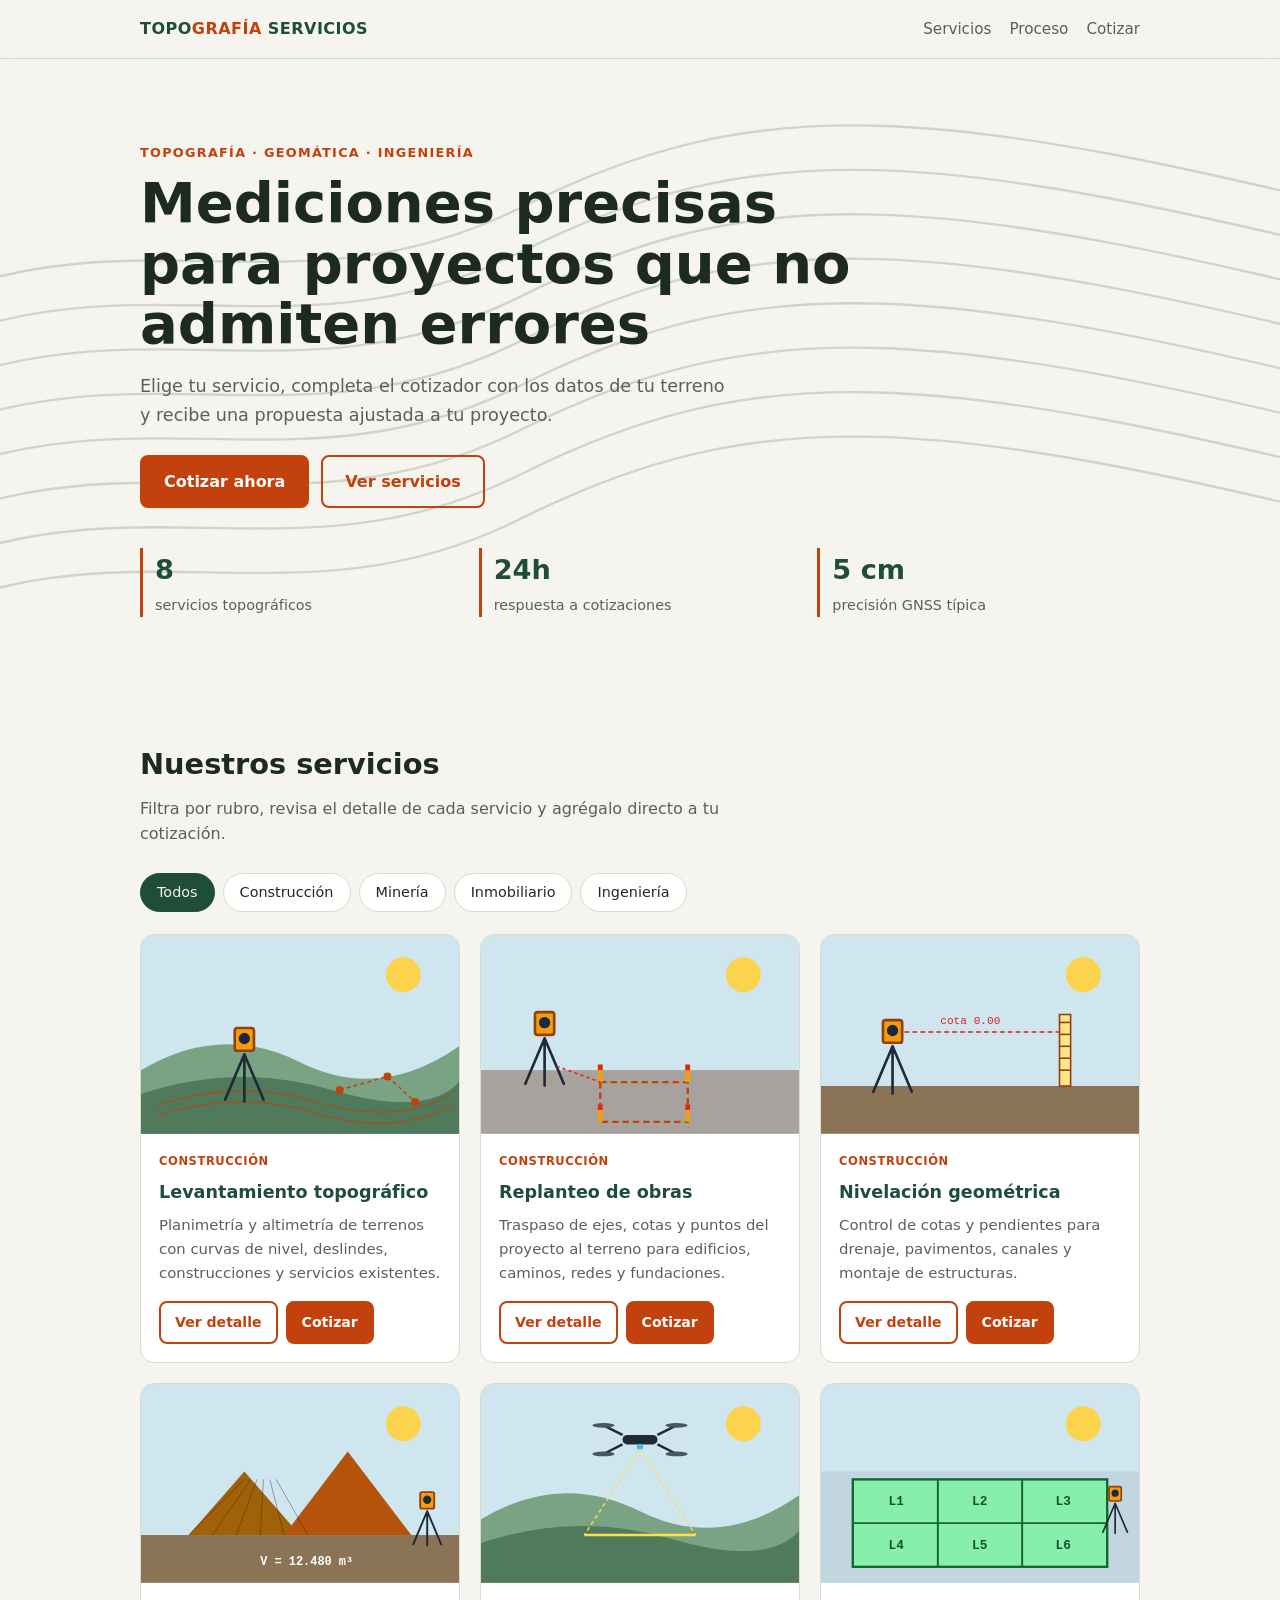
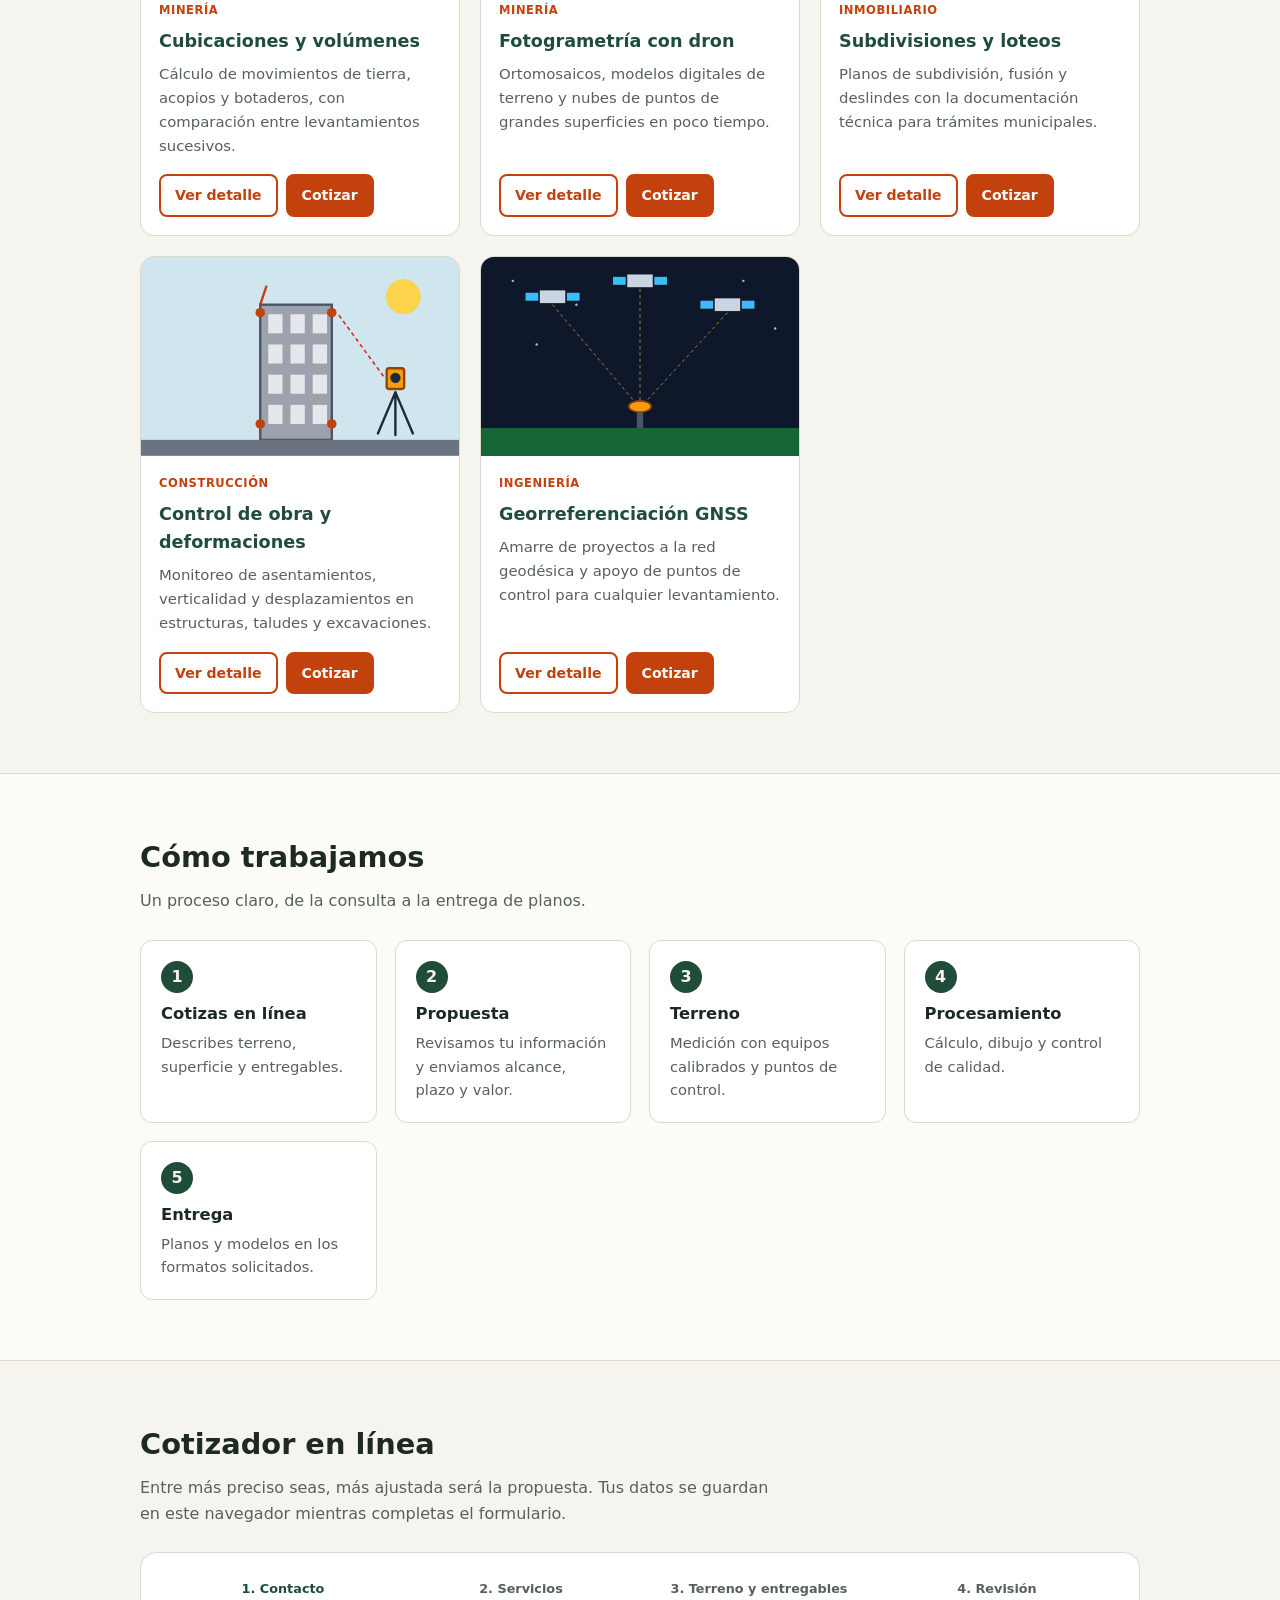
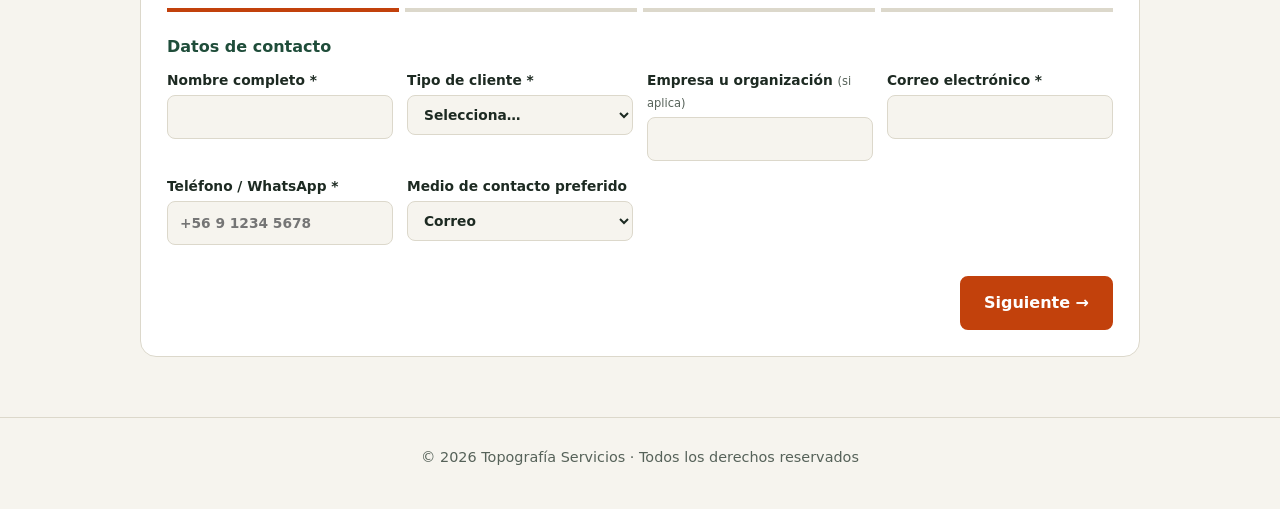
==== index.html @ f58d78e4 "Update print statement from 'Hello' to 'Goodbye'" ====
<!doctype html>
<html lang="es">
<head>
<meta charset="utf-8">
<meta name="viewport" content="width=device-width, initial-scale=1">
<title>Servicios Topográficos | Cotiza en línea</title>
<meta name="description" content="Servicios topográficos: levantamientos, replanteo, nivelación, cubicaciones, dron y más. Cotiza en línea con información precisa.">
<style>
  :root {
    --bg:#f6f4ee; --panel:#fff; --text:#1d2a22; --muted:#566259; --accent:#c2410c; --green:#1f4d3a;
    --line:#dcd8cb; --contour:#cfd6c6; --ok:#15803d; --err:#b91c1c;
  }
  @media (prefers-color-scheme: dark) {
    :root { --bg:#121a15; --panel:#1a251e; --text:#e8ece6; --muted:#9aa89e; --accent:#fb923c; --green:#86c3a3; --line:#2a3a30; --contour:#25352b; --ok:#4ade80; --err:#f87171; }
  }
  *{box-sizing:border-box} html{scroll-behavior:smooth}
  body{margin:0;background:var(--bg);color:var(--text);font-family:system-ui,-apple-system,"Segoe UI",Roboto,sans-serif;line-height:1.6}
  .wrap{max-width:1040px;margin:0 auto;padding:0 20px}
  header.nav{position:sticky;top:0;z-index:20;background:color-mix(in srgb,var(--bg) 92%,transparent);backdrop-filter:blur(8px);border-bottom:1px solid var(--line)}
  header.nav .wrap{display:flex;justify-content:space-between;align-items:center;height:58px}
  .logo{font-weight:800;letter-spacing:.03em;color:var(--green)} .logo span{color:var(--accent)}
  nav a{color:var(--muted);text-decoration:none;margin-left:18px;font-size:.95rem} nav a:hover{color:var(--accent)}
  .hero{position:relative;overflow:hidden;padding:84px 0 64px}
  .hero svg.bg{position:absolute;inset:0;width:100%;height:100%;z-index:0}
  .hero .wrap{position:relative;z-index:1}
  .tag{color:var(--accent);font-weight:700;letter-spacing:.1em;text-transform:uppercase;font-size:.8rem}
  h1{font-size:clamp(2.1rem,6vw,3.5rem);line-height:1.08;margin:10px 0 16px;max-width:760px}
  .hero p{color:var(--muted);font-size:1.1rem;max-width:600px}
  .btns{margin-top:26px;display:flex;gap:12px;flex-wrap:wrap}
  .btn{display:inline-block;padding:12px 22px;border-radius:8px;text-decoration:none;font-weight:700;border:2px solid var(--accent);cursor:pointer;font:inherit;font-weight:700}
  .btn.primary{background:var(--accent);color:#fff} .btn.ghost{color:var(--accent);background:transparent}
  .btn[disabled]{opacity:.5;cursor:not-allowed}
  .counters{display:grid;grid-template-columns:repeat(auto-fit,minmax(140px,1fr));gap:16px;margin-top:40px}
  .counter{border-left:3px solid var(--accent);padding-left:12px}
  .counter b{display:block;font-size:1.7rem;color:var(--green)} .counter span{color:var(--muted);font-size:.9rem}
  section{padding:60px 0} section.alt{background:color-mix(in srgb,var(--panel) 60%,var(--bg));border-block:1px solid var(--line)}
  h2{font-size:1.8rem;margin:0 0 8px} .sub{color:var(--muted);margin:0 0 26px;max-width:640px}
  .filters{display:flex;gap:8px;flex-wrap:wrap;margin-bottom:22px}
  .chip{border:1px solid var(--line);background:var(--panel);color:var(--text);border-radius:999px;padding:7px 16px;cursor:pointer;font:inherit;font-size:.9rem}
  .chip.on{background:var(--green);color:var(--bg);border-color:var(--green)}
  .grid{display:grid;gap:20px;grid-template-columns:repeat(auto-fill,minmax(290px,1fr))}
  .card{background:var(--panel);border:1px solid var(--line);border-radius:14px;overflow:hidden;display:flex;flex-direction:column;transition:transform .2s,box-shadow .2s}
  .card:hover{transform:translateY(-4px);box-shadow:0 10px 24px rgba(0,0,0,.12)}
  .card .img{aspect-ratio:16/10;background:var(--contour);cursor:pointer} .card .img svg{width:100%;height:100%;display:block}
  .card .body{padding:18px;display:flex;flex-direction:column;gap:8px;flex:1}
  .card h3{margin:0;font-size:1.1rem;color:var(--green)} .card p{margin:0;color:var(--muted);font-size:.93rem}
  .card .row{display:flex;gap:8px;margin-top:auto;padding-top:8px}
  .card .row .btn{padding:8px 14px;font-size:.88rem}
  .tagpill{display:inline-block;font-size:.72rem;font-weight:700;letter-spacing:.05em;text-transform:uppercase;color:var(--accent)}
  .steps{display:grid;gap:18px;grid-template-columns:repeat(auto-fit,minmax(190px,1fr));counter-reset:s}
  .step{counter-increment:s;background:var(--panel);border:1px solid var(--line);border-radius:12px;padding:20px}
  .step::before{content:counter(s);display:inline-grid;place-items:center;width:32px;height:32px;border-radius:50%;background:var(--green);color:var(--bg);font-weight:800;margin-bottom:8px}
  .step h3{margin:0 0 4px;font-size:1.02rem} .step p{margin:0;color:var(--muted);font-size:.92rem}
  /* Modal */
  dialog{border:0;border-radius:16px;padding:0;max-width:640px;width:calc(100% - 32px);background:var(--panel);color:var(--text);box-shadow:0 20px 60px rgba(0,0,0,.4)}
  dialog::backdrop{background:rgba(0,0,0,.55)}
  dialog .img{aspect-ratio:16/8;background:var(--contour)} dialog .img svg{width:100%;height:100%;display:block}
  dialog .in{padding:22px} dialog h3{margin:0 0 8px;color:var(--green);font-size:1.4rem}
  dialog ul{padding-left:18px;color:var(--muted)} .x{position:absolute;right:12px;top:10px;background:rgba(0,0,0,.5);color:#fff;border:0;border-radius:50%;width:34px;height:34px;cursor:pointer;font-size:1.1rem}
  /* Cotizador */
  .quote{background:var(--panel);border:1px solid var(--line);border-radius:16px;padding:26px}
  .progress{display:flex;gap:6px;margin-bottom:22px}
  .progress div{flex:1;text-align:center;font-size:.8rem;font-weight:700;color:var(--muted);padding-bottom:8px;border-bottom:4px solid var(--line)}
  .progress div.on{color:var(--green);border-color:var(--accent)}
  .progress div.done{border-color:var(--green)}
  .pane{display:none} .pane.on{display:block}
  fieldset{border:0;padding:0;margin:0 0 18px} legend{font-weight:800;color:var(--green);margin-bottom:10px;padding:0}
  .f2{display:grid;gap:14px;grid-template-columns:repeat(auto-fit,minmax(220px,1fr))}
  label{display:block;font-size:.86rem;font-weight:600}
  label small{font-weight:400;color:var(--muted)}
  input,select,textarea{width:100%;padding:10px 12px;border:1px solid var(--line);border-radius:8px;background:var(--bg);color:var(--text);font:inherit;margin-top:4px}
  input:focus,select:focus,textarea:focus{outline:2px solid var(--accent);outline-offset:1px}
  input.bad,select.bad{border-color:var(--err)}
  .err{color:var(--err);font-size:.8rem;min-height:1em;display:block;font-weight:500}
  textarea{min-height:90px;resize:vertical}
  .pick{display:grid;gap:10px;grid-template-columns:repeat(auto-fit,minmax(220px,1fr))}
  .pick label{display:flex;gap:10px;align-items:center;border:1px solid var(--line);border-radius:10px;padding:10px 12px;cursor:pointer;background:var(--bg)}
  .pick label:has(input:checked){border-color:var(--accent);background:color-mix(in srgb,var(--accent) 10%,var(--bg))}
  .pick input{width:auto;margin:0}
  .pick .mini{width:54px;height:36px;border-radius:6px;overflow:hidden;flex:none} .pick .mini svg{width:100%;height:100%;display:block}
  .cond{border:1px dashed var(--accent);border-radius:12px;padding:14px;margin-bottom:14px}
  .cond h4{margin:0 0 10px;color:var(--accent);font-size:.95rem}
  .nav-btns{display:flex;justify-content:space-between;gap:10px;margin-top:10px;flex-wrap:wrap}
  .summary{background:var(--bg);border:1px solid var(--line);border-radius:12px;padding:16px;font-size:.92rem;white-space:pre-wrap;font-family:ui-monospace,Menlo,Consolas,monospace;max-height:380px;overflow:auto}
  .est{margin-top:14px;border-left:4px solid var(--green);padding:10px 14px;background:color-mix(in srgb,var(--green) 10%,var(--bg));border-radius:8px;font-size:.92rem}
  .ok{color:var(--ok);font-weight:700}
  .toast{position:fixed;bottom:20px;left:50%;transform:translateX(-50%);background:var(--green);color:var(--bg);padding:10px 18px;border-radius:10px;font-weight:700;opacity:0;pointer-events:none;transition:.3s;z-index:50}
  .toast.on{opacity:1}
  footer{border-top:1px solid var(--line);padding:28px 0 40px;color:var(--muted);font-size:.9rem;text-align:center}
  .hint{font-size:.82rem;color:var(--muted)}
</style>
</head>
<body>

<header class="nav">
  <div class="wrap">
    <div class="logo">TOPO<span>GRAFÍA</span> SERVICIOS</div>
    <nav><a href="#servicios">Servicios</a><a href="#proceso">Proceso</a><a href="#cotizar">Cotizar</a></nav>
  </div>
</header>

<div class="hero">
  <svg class="bg" viewBox="0 0 1000 420" preserveAspectRatio="xMidYMid slice" aria-hidden="true" fill="none" stroke="var(--contour)" stroke-width="1.6">
    <path d="M-20 330C150 240 260 330 420 250S700 180 1020 260"/><path d="M-20 300C150 210 260 300 420 220S700 150 1020 230"/>
    <path d="M-20 270C150 180 260 270 420 190S700 120 1020 200"/><path d="M-20 240C150 150 260 240 420 160S700 90 1020 170"/>
    <path d="M-20 210C150 120 260 210 420 130S700 60 1020 140"/><path d="M-20 180C150 90 260 180 420 100S700 30 1020 110"/>
    <path d="M-20 360C150 270 260 360 420 280S700 210 1020 290"/><path d="M-20 390C150 300 260 390 420 310S700 240 1020 320"/>
  </svg>
  <div class="wrap">
    <div class="tag">Topografía · Geomática · Ingeniería</div>
    <h1>Mediciones precisas para proyectos que no admiten errores</h1>
    <p>Elige tu servicio, completa el cotizador con los datos de tu terreno y recibe una propuesta ajustada a tu proyecto.</p>
    <div class="btns"><a class="btn primary" href="#cotizar">Cotizar ahora</a><a class="btn ghost" href="#servicios">Ver servicios</a></div>
    <div class="counters">
      <div class="counter"><b data-n="8">0</b><span>servicios topográficos</span></div>
      <div class="counter"><b data-n="24" data-s="h">0</b><span>respuesta a cotizaciones</span></div>
      <div class="counter"><b data-n="5" data-s=" cm">0</b><span>precisión GNSS típica</span></div>
    </div>
  </div>
</div>

<section id="servicios">
  <div class="wrap">
    <h2>Nuestros servicios</h2>
    <p class="sub">Filtra por rubro, revisa el detalle de cada servicio y agrégalo directo a tu cotización.</p>
    <div class="filters" id="filters"></div>
    <div class="grid" id="grid"></div>
  </div>
</section>

<section id="proceso" class="alt">
  <div class="wrap">
    <h2>Cómo trabajamos</h2>
    <p class="sub">Un proceso claro, de la consulta a la entrega de planos.</p>
    <div class="steps">
      <div class="step"><h3>Cotizas en línea</h3><p>Describes terreno, superficie y entregables.</p></div>
      <div class="step"><h3>Propuesta</h3><p>Revisamos tu información y enviamos alcance, plazo y valor.</p></div>
      <div class="step"><h3>Terreno</h3><p>Medición con equipos calibrados y puntos de control.</p></div>
      <div class="step"><h3>Procesamiento</h3><p>Cálculo, dibujo y control de calidad.</p></div>
      <div class="step"><h3>Entrega</h3><p>Planos y modelos en los formatos solicitados.</p></div>
    </div>
  </div>
</section>

<section id="cotizar">
  <div class="wrap">
    <h2>Cotizador en línea</h2>
    <p class="sub">Entre más preciso seas, más ajustada será la propuesta. Tus datos se guardan en este navegador mientras completas el formulario.</p>
    <div class="quote">
      <div class="progress" id="progress"><div>1. Contacto</div><div>2. Servicios</div><div>3. Terreno y entregables</div><div>4. Revisión</div></div>

      <form id="form" novalidate>
        <div class="pane" data-p="0">
          <fieldset><legend>Datos de contacto</legend>
            <div class="f2">
              <label>Nombre completo *<input name="nombre" autocomplete="name" required><span class="err"></span></label>
              <label>Tipo de cliente *
                <select name="tipo" required><option value="">Selecciona…</option><option>Particular</option><option>Empresa</option><option>Constructora / Inmobiliaria</option><option>Minería / Energía</option><option>Institución pública</option></select><span class="err"></span></label>
              <label>Empresa u organización <small>(si aplica)</small><input name="empresa" autocomplete="organization"></label>
              <label>Correo electrónico *<input name="email" type="email" autocomplete="email" required><span class="err"></span></label>
              <label>Teléfono / WhatsApp *<input name="tel" type="tel" autocomplete="tel" placeholder="+56 9 1234 5678" required><span class="err"></span></label>
              <label>Medio de contacto preferido
                <select name="medio"><option>Correo</option><option>WhatsApp</option><option>Llamada</option></select></label>
            </div>
          </fieldset>
        </div>

        <div class="pane" data-p="1">
          <fieldset><legend>¿Qué servicios necesitas? *</legend>
            <div class="pick" id="pick"></div><span class="err" id="errSvc"></span>
          </fieldset>
        </div>

        <div class="pane" data-p="2">
          <fieldset><legend>Ubicación y terreno</legend>
            <div class="f2">
              <label>Región *<select name="region" required></select><span class="err"></span></label>
              <label>Comuna *<input name="comuna" required><span class="err"></span></label>
              <label>Dirección o sector *<input name="direccion" placeholder="Calle, ruta km, fundo, rol de avalúo…" required><span class="err"></span></label>
              <label>Coordenadas <small>(opcional)</small><input name="coord" placeholder="-34.1700, -70.7400"></label>
              <label>Superficie aproximada *<input name="sup" type="number" min="0" step="any" required><span class="err"></span></label>
              <label>Unidad<select name="unidad"><option>m²</option><option>hectáreas</option><option>km lineales</option></select></label>
              <label>Tipo de terreno *<select name="relieve" required><option value="">Selecciona…</option><option>Plano</option><option>Ondulado</option><option>Accidentado / cerro</option><option>Con vegetación densa</option><option>Urbano / construido</option></select><span class="err"></span></label>
              <label>Acceso al sitio<select name="acceso"><option>Acceso vehicular directo</option><option>Camino de tierra</option><option>Solo a pie</option><option>Requiere autorización / inducción</option></select></label>
            </div>
          </fieldset>

          <div id="conds"></div>

          <fieldset><legend>Especificaciones técnicas</legend>
            <div class="f2">
              <label>Sistema de coordenadas<select name="datum"><option>UTM WGS84 huso 19S</option><option>UTM SIRGAS-Chile huso 19S</option><option>UTM WGS84 huso 18S</option><option>Local / a definir</option><option>No sé, que lo definan</option></select></label>
              <label>Precisión requerida<select name="prec"><option>Estándar (±5 cm)</option><option>Alta (±2 cm)</option><option>Referencial (±20 cm)</option><option>No sé</option></select></label>
              <label>Uso del trabajo *<select name="uso" required><option value="">Selecciona…</option><option>Permiso municipal / DOM</option><option>Proyecto de ingeniería</option><option>Compraventa / regularización</option><option>Control de avance de obra</option><option>Estudio o diagnóstico</option><option>Otro</option></select><span class="err"></span></label>
              <label>¿Cuentas con planos o información previa?<select name="previo"><option>No</option><option>Sí, planos en PDF</option><option>Sí, archivos DWG</option><option>Sí, levantamiento anterior</option></select></label>
              <label>Fecha deseada de inicio<input name="inicio" type="date"></label>
              <label>Plazo de entrega<select name="plazo"><option>Sin urgencia (2-3 semanas)</option><option>Normal (1-2 semanas)</option><option>Urgente (menos de 1 semana)</option></select></label>
            </div>
            <div style="margin-top:14px"><div style="font-weight:700;font-size:.86rem;margin-bottom:6px">Entregables</div>
              <div class="pick" id="entregables"></div></div>
            <label style="margin-top:14px">Observaciones<textarea name="obs" placeholder="Restricciones de horario, riesgos del sitio, hitos existentes, contacto en terreno…"></textarea></label>
          </fieldset>
        </div>

        <div class="pane" data-p="3">
          <fieldset><legend>Revisa tu solicitud</legend>
            <div class="summary" id="summary"></div>
            <div class="est" id="est"></div>
            <p class="hint">Puedes adjuntar planos, KMZ o fotos respondiendo el correo que se genera.</p>
            <div class="btns">
              <button type="button" class="btn primary" id="sendMail">Enviar por correo</button>
              <button type="button" class="btn ghost" id="sendWa">Enviar por WhatsApp</button>
              <button type="button" class="btn ghost" id="copy">Copiar solicitud</button>
              <button type="button" class="btn ghost" id="dl">Descargar (.txt)</button>
            </div>
          </fieldset>
        </div>

        <div class="nav-btns">
          <button type="button" class="btn ghost" id="prev">← Anterior</button>
          <button type="button" class="btn primary" id="next">Siguiente →</button>
        </div>
      </form>
    </div>
  </div>
</section>

<dialog id="dlg">
  <button class="x" id="dlgClose" aria-label="Cerrar">✕</button>
  <div class="img" id="dlgImg"></div>
  <div class="in"><span class="tagpill" id="dlgTag"></span><h3 id="dlgTitle"></h3><p id="dlgDesc"></p><ul id="dlgList"></ul>
    <div class="btns"><button class="btn primary" id="dlgAdd">Agregar a mi cotización</button></div></div>
</dialog>
<div class="toast" id="toast"></div>

<footer><div class="wrap">© <span id="y"></span> Topografía Servicios · Todos los derechos reservados</div></footer>

<script>
/* ---------- CONFIGURACIÓN (editar antes de publicar) ---------- */
var CONFIG = {
  correo: 'contacto@tuempresa.cl',     // correo que recibe las cotizaciones
  whatsapp: '56900000000',             // número con código de país, sin + ni espacios
  empresa: 'Topografía Servicios'
};

/* ---------- ILUSTRACIONES SVG (una por servicio) ---------- */
var S = {
  sky:'<rect width="400" height="250" fill="#cfe6ee"/><circle cx="330" cy="50" r="22" fill="#fcd34d"/>',
  hills:'<path d="M0 170 Q100 110 200 160 T400 140 V250 H0Z" fill="#7aa383"/><path d="M0 200 Q120 160 240 195 T400 185 V250 H0Z" fill="#4f7a5c"/>',
  tripod:function(x,y,s){s=s||1;return '<g transform="translate('+x+','+y+') scale('+s+')" stroke="#1f2937" stroke-width="3" fill="none" stroke-linecap="round"><path d="M0 0 L-22 52 M0 0 L22 52 M0 0 L0 54"/><rect x="-11" y="-30" width="22" height="26" rx="3" fill="#f59e0b" stroke="#92400e"/><circle cx="0" cy="-18" r="5" fill="#1e293b"/></g>'},
  svgs:{
    levantamiento:function(){return S.sky+S.hills+'<g stroke="#c2410c" stroke-width="1.5" fill="none" opacity=".8"><path d="M20 215Q120 180 220 210T390 200"/><path d="M20 228Q120 194 220 224T390 214"/></g>'+S.tripod(130,150,1.1)+'<g fill="#c2410c"><circle cx="250" cy="195" r="5"/><circle cx="310" cy="178" r="5"/><circle cx="345" cy="210" r="5"/></g><path d="M250 195L310 178L345 210" stroke="#c2410c" stroke-dasharray="5 4" fill="none" stroke-width="2"/>'},
    replanteo:function(){return S.sky+'<rect y="170" width="400" height="80" fill="#a8a29e"/>'+'<rect x="150" y="185" width="110" height="50" fill="none" stroke="#c2410c" stroke-width="3" stroke-dasharray="8 5"/>'+[150,260].map(function(x){return [185,235].map(function(y){return '<g><rect x="'+(x-3)+'" y="'+(y-22)+'" width="6" height="22" fill="#f59e0b"/><rect x="'+(x-3)+'" y="'+(y-22)+'" width="6" height="7" fill="#dc2626"/></g>'}).join('')}).join('')+S.tripod(80,130,1.1)+'<path d="M95 165 L150 185" stroke="#dc2626" stroke-width="2" stroke-dasharray="4 4"/>'},
    nivelacion:function(){return S.sky+'<path d="M0 190 H400 V250 H0Z" fill="#8b7355"/>'+S.tripod(90,140,1.1)+'<g><rect x="300" y="100" width="14" height="90" fill="#fde68a" stroke="#92400e" stroke-width="2"/>'+[110,125,140,155,170].map(function(y){return '<line x1="300" x2="314" y1="'+y+'" y2="'+y+'" stroke="#92400e" stroke-width="2"/>'}).join('')+'</g><path d="M105 122 H300" stroke="#dc2626" stroke-width="2" stroke-dasharray="6 4"/><text x="150" y="112" font-size="14" fill="#dc2626" font-family="monospace">cota 0.00</text>'},
    cubicacion:function(){return S.sky+'<rect y="190" width="400" height="60" fill="#8b7355"/><path d="M60 190 L130 110 L200 190Z" fill="#a16207"/><path d="M180 190 L260 85 L340 190Z" fill="#b45309"/><g stroke="#1f2937" stroke-width="1" opacity=".5">'+[0,1,2,3,4,5].map(function(i){return '<path d="M'+(60+i*30)+' 190 L'+(130+i*8)+' 120"/>'}).join('')+'</g><text x="150" y="228" font-size="15" fill="#fff" font-family="monospace" font-weight="bold">V = 12.480 m³</text>'+S.tripod(360,160,.8)},
    dron:function(){return S.sky+S.hills+'<g transform="translate(200,70)"><rect x="-22" y="-6" width="44" height="12" rx="6" fill="#1f2937"/><path d="M-22 -6L-46 -18M22 -6L46 -18M-22 6L-46 18M22 6L46 18" stroke="#1f2937" stroke-width="3"/>'+[[-46,-18],[46,-18],[-46,18],[46,18]].map(function(p){return '<ellipse cx="'+p[0]+'" cy="'+p[1]+'" rx="14" ry="3" fill="#475569"/>'}).join('')+'<circle cy="9" r="4" fill="#38bdf8"/></g><path d="M200 82 L130 190 M200 82 L270 190" stroke="#fde047" stroke-width="2" stroke-dasharray="5 4" opacity=".9"/><path d="M130 190 L270 190" stroke="#fde047" stroke-width="3"/>'},
    loteo:function(){return S.sky+'<rect y="110" width="400" height="140" fill="#9ca3af" opacity=".25"/><rect x="40" y="120" width="320" height="110" fill="#86efac" stroke="#166534" stroke-width="3"/>'+'<path d="M147 120V230M253 120V230M40 175H360" stroke="#166534" stroke-width="2.5"/>'+'<g font-family="monospace" font-size="16" fill="#14532d" font-weight="bold"><text x="85" y="152">L1</text><text x="190" y="152">L2</text><text x="295" y="152">L3</text><text x="85" y="208">L4</text><text x="190" y="208">L5</text><text x="295" y="208">L6</text></g>'+S.tripod(370,150,.7)},
    control:function(){return S.sky+'<rect x="150" y="60" width="90" height="170" fill="#9ca3af" stroke="#4b5563" stroke-width="3"/><g fill="#e5e7eb">'+[0,1,2,3].map(function(r){return [0,1,2].map(function(c){return '<rect x="'+(160+c*28)+'" y="'+(72+r*38)+'" width="18" height="24"/>'}).join('')}).join('')+'</g><path d="M150 60 L158 36" stroke="#c2410c" stroke-width="3"/><rect y="230" width="400" height="20" fill="#6b7280"/><g fill="#c2410c"><circle cx="150" cy="70" r="6"/><circle cx="240" cy="70" r="6"/><circle cx="150" cy="210" r="6"/><circle cx="240" cy="210" r="6"/></g>'+S.tripod(320,170,1)+'<path d="M305 150 L248 72" stroke="#dc2626" stroke-dasharray="5 4" stroke-width="2"/>'},
    gnss:function(){return '<rect width="400" height="250" fill="#0f172a"/><g fill="#fff" opacity=".7"><circle cx="40" cy="30" r="1.5"/><circle cx="120" cy="60" r="1.5"/><circle cx="330" cy="30" r="1.5"/><circle cx="370" cy="90" r="1.5"/><circle cx="70" cy="110" r="1.5"/></g>'+[[90,50],[200,30],[310,60]].map(function(p){return '<g transform="translate('+p[0]+','+p[1]+')"><rect x="-16" y="-8" width="32" height="16" fill="#cbd5e1"/><rect x="-34" y="-5" width="16" height="10" fill="#38bdf8"/><rect x="18" y="-5" width="16" height="10" fill="#38bdf8"/></g><path d="M'+p[0]+' '+(p[1]+10)+' L200 190" stroke="#fde047" stroke-dasharray="4 4" opacity=".7"/>'}).join('')+'<rect y="215" width="400" height="35" fill="#166534"/><g transform="translate(200,190)"><rect x="-4" y="0" width="8" height="26" fill="#475569"/><ellipse cx="0" cy="-2" rx="14" ry="7" fill="#f59e0b" stroke="#92400e" stroke-width="2"/></g>'}
  }
};
function art(key){return '<svg viewBox="0 0 400 250" preserveAspectRatio="xMidYMid slice" role="img" aria-label="Ilustración de '+key+'">'+S.svgs[key]()+'</svg>';}

/* ---------- DATOS DE SERVICIOS ---------- */
var SERVICIOS = [
 {id:'levantamiento',nombre:'Levantamiento topográfico',rubro:'Construcción',base:350000,desc:'Planimetría y altimetría de terrenos con curvas de nivel, deslindes, construcciones y servicios existentes.',pts:['Curvas de nivel a la equidistancia que necesites','Ubicación de deslindes, edificaciones y arborización','Plano en DWG y PDF georreferenciado']},
 {id:'replanteo',nombre:'Replanteo de obras',rubro:'Construcción',base:280000,desc:'Traspaso de ejes, cotas y puntos del proyecto al terreno para edificios, caminos, redes y fundaciones.',pts:['Marcación de ejes y vértices con estacas o clavos','Control de alineación y cotas','Registro fotográfico y acta de replanteo']},
 {id:'nivelacion',nombre:'Nivelación geométrica',rubro:'Construcción',base:200000,desc:'Control de cotas y pendientes para drenaje, pavimentos, canales y montaje de estructuras.',pts:['Nivelación de ida y vuelta con cierre','Control de pendientes de drenaje y canales','Cuadro de cotas y perfiles']},
 {id:'cubicacion',nombre:'Cubicaciones y volúmenes',rubro:'Minería',base:320000,desc:'Cálculo de movimientos de tierra, acopios y botaderos, con comparación entre levantamientos sucesivos.',pts:['Volúmenes de corte y relleno','Medición de acopios y botaderos','Informe comparativo entre fechas']},
 {id:'dron',nombre:'Fotogrametría con dron',rubro:'Minería',base:450000,desc:'Ortomosaicos, modelos digitales de terreno y nubes de puntos de grandes superficies en poco tiempo.',pts:['Ortomosaico de alta resolución','Modelo digital de terreno y superficie','Nube de puntos y curvas de nivel']},
 {id:'loteo',nombre:'Subdivisiones y loteos',rubro:'Inmobiliario',base:420000,desc:'Planos de subdivisión, fusión y deslindes con la documentación técnica para trámites municipales.',pts:['Planos para DOM / SAG según corresponda','Amojonamiento de vértices','Cuadro de superficies por lote']},
 {id:'control',nombre:'Control de obra y deformaciones',rubro:'Construcción',base:380000,desc:'Monitoreo de asentamientos, verticalidad y desplazamientos en estructuras, taludes y excavaciones.',pts:['Prismas y puntos de control monitoreados','Campañas periódicas de medición','Reportes de deformación con gráficos']},
 {id:'gnss',nombre:'Georreferenciación GNSS',rubro:'Ingeniería',base:250000,desc:'Amarre de proyectos a la red geodésica y apoyo de puntos de control para cualquier levantamiento.',pts:['Puntos de control con receptor GNSS','Postproceso y ajuste de coordenadas','Monografías de los puntos']}
];
var RUBROS=['Todos'].concat(Array.from(new Set(SERVICIOS.map(function(s){return s.rubro}))));
var REGIONES=['Arica y Parinacota','Tarapacá','Antofagasta','Atacama','Coquimbo','Valparaíso','Metropolitana','O’Higgins','Maule','Ñuble','Biobío','La Araucanía','Los Ríos','Los Lagos','Aysén','Magallanes'];
var ENTREGABLES=['Plano DWG','Plano PDF','Archivo KMZ / Google Earth','Nube de puntos (LAS/XYZ)','Ortomosaico (GeoTIFF)','Informe técnico','Cuadro de coordenadas (Excel)','Modelo 3D'];
var CONDICIONALES={
 levantamiento:{t:'Levantamiento',c:[['equidistancia','Equidistancia de curvas','select',['0,5 m','1 m','2 m','5 m']],['detalles','Detalles a levantar','text','Edificios, árboles, postes, cercos…']]},
 replanteo:{t:'Replanteo',c:[['obra','Tipo de obra','select',['Edificio / casa','Camino o pavimento','Redes húmedas / secas','Fundaciones / pilotes','Otra']],['puntos','N.º aproximado de puntos a replantear','number','']]},
 nivelacion:{t:'Nivelación',c:[['largo','Longitud o recorrido a nivelar (m)','number',''],['ptoref','¿Existe punto de cota de referencia (BM)?','select',['Sí','No','No sé']]]},
 cubicacion:{t:'Cubicaciones',c:[['acopios','N.º de acopios o sectores','number',''],['base','Tiene levantamiento base anterior','select',['Sí','No']]]},
 dron:{t:'Fotogrametría con dron',c:[['gsd','Resolución deseada (GSD)','select',['2 cm/píxel','5 cm/píxel','10 cm/píxel','No sé']],['vuelo','Restricciones de vuelo cercanas (aeródromo, zona poblada)','select',['No hay','Sí, hay aeródromo','Zona poblada','No sé']]]},
 loteo:{t:'Subdivisión / loteo',c:[['lotes','N.º de lotes proyectados','number',''],['rol','Rol de avalúo del predio','text','000-00']]},
 control:{t:'Control de obra y deformaciones',c:[['elemento','Elemento a monitorear','select',['Edificio','Talud / excavación','Muro de contención','Puente / estructura','Otro']],['frecuencia','Frecuencia de medición','select',['Semanal','Quincenal','Mensual','Única vez']]]},
 gnss:{t:'Georreferenciación GNSS',c:[['npc','N.º de puntos de control','number',''],['ppp','Necesita certificación de precisión','select',['Sí','No']]]}
};

/* ---------- UTILIDADES ---------- */
var $=function(s,r){return (r||document).querySelector(s)}, $$=function(s,r){return Array.from((r||document).querySelectorAll(s))};
var state={svc:new Set(),step:0,filter:'Todos',current:null};
var form=$('#form');
function toast(m){var t=$('#toast');t.textContent=m;t.classList.add('on');clearTimeout(toast._t);toast._t=setTimeout(function(){t.classList.remove('on')},2200);}
$('#y').textContent=new Date().getFullYear();

/* ---------- CONTADORES ---------- */
(function(){var io=new IntersectionObserver(function(es){es.forEach(function(e){if(!e.isIntersecting)return;var el=e.target,n=+el.dataset.n,s=el.dataset.s||'',i=0;var t=setInterval(function(){i++;el.textContent=Math.round(n*i/30)+s;if(i>=30)clearInterval(t)},30);io.unobserve(el)})});$$('.counter b').forEach(function(b){io.observe(b)})})();

/* ---------- CATÁLOGO ---------- */
function renderFilters(){$('#filters').innerHTML=RUBROS.map(function(r){return '<button class="chip'+(r===state.filter?' on':'')+'" data-r="'+r+'">'+r+'</button>'}).join('');}
function renderGrid(){
  var list=SERVICIOS.filter(function(s){return state.filter==='Todos'||s.rubro===state.filter});
  $('#grid').innerHTML=list.map(function(s){var on=state.svc.has(s.id);
    return '<article class="card"><div class="img" data-info="'+s.id+'">'+art(s.id)+'</div><div class="body"><span class="tagpill">'+s.rubro+'</span><h3>'+s.nombre+'</h3><p>'+s.desc+'</p><div class="row"><button class="btn ghost" data-info="'+s.id+'">Ver detalle</button><button class="btn '+(on?'ghost':'primary')+'" data-add="'+s.id+'">'+(on?'✓ Agregado':'Cotizar')+'</button></div></div></article>'}).join('');
}
$('#filters').addEventListener('click',function(e){var b=e.target.closest('[data-r]');if(!b)return;state.filter=b.dataset.r;renderFilters();renderGrid();});
$('#grid').addEventListener('click',function(e){
  var i=e.target.closest('[data-info]'); if(i){openInfo(i.dataset.info);return;}
  var a=e.target.closest('[data-add]'); if(a){toggleSvc(a.dataset.add);}
});
function toggleSvc(id,force){
  if(force===true)state.svc.add(id);else if(force===false)state.svc.delete(id);else (state.svc.has(id)?state.svc.delete(id):state.svc.add(id));
  renderGrid();syncPick();renderConds();save();
  toast(state.svc.has(id)?'Agregado a tu cotización':'Quitado de tu cotización');
}
/* Modal */
function openInfo(id){var s=SERVICIOS.find(function(x){return x.id===id});state.current=id;
  $('#dlgImg').innerHTML=art(id);$('#dlgTag').textContent=s.rubro;$('#dlgTitle').textContent=s.nombre;$('#dlgDesc').textContent=s.desc;
  $('#dlgList').innerHTML=s.pts.map(function(p){return '<li>'+p+'</li>'}).join('');
  $('#dlgAdd').textContent=state.svc.has(id)?'Quitar de mi cotización':'Agregar a mi cotización';$('#dlg').showModal();}
$('#dlgClose').onclick=function(){$('#dlg').close()};
$('#dlg').addEventListener('click',function(e){if(e.target===this)this.close()});
$('#dlgAdd').onclick=function(){toggleSvc(state.current);$('#dlg').close();if(state.svc.size===1)document.getElementById('cotizar').scrollIntoView();};

/* ---------- FORMULARIO ---------- */
$('select[name=region]').innerHTML='<option value="">Selecciona…</option>'+REGIONES.map(function(r){return '<option>'+r+'</option>'}).join('');
$('#pick').innerHTML=SERVICIOS.map(function(s){return '<label><input type="checkbox" value="'+s.id+'"><span class="mini">'+art(s.id)+'</span><span>'+s.nombre+'</span></label>'}).join('');
$('#entregables').innerHTML=ENTREGABLES.map(function(e){return '<label><input type="checkbox" name="ent" value="'+e+'"><span>'+e+'</span></label>'}).join('');
$('#pick').addEventListener('change',function(e){if(e.target.type==='checkbox')toggleSvc(e.target.value,e.target.checked);});
function syncPick(){$$('#pick input').forEach(function(i){i.checked=state.svc.has(i.value)});}
function renderConds(){
  var keep={};$$('#conds [name]').forEach(function(i){keep[i.name]=i.value});
  $('#conds').innerHTML=Array.from(state.svc).map(function(id){var c=CONDICIONALES[id];
    return '<div class="cond"><h4>Detalles de: '+c.t+'</h4><div class="f2">'+c.c.map(function(f){var n=id+'_'+f[0],v=keep[n]||'',h='<label>'+f[1];
      if(f[2]==='select')h+='<select name="'+n+'">'+f[3].map(function(o){return '<option'+(o===v?' selected':'')+'>'+o+'</option>'}).join('')+'</select>';
      else h+='<input name="'+n+'" type="'+f[2]+'" value="'+v+'" placeholder="'+(f[3]||'')+'">';
      return h+'</label>'}).join('')+'</div></div>'}).join('');
}
function showStep(n){state.step=n;
  $$('.pane').forEach(function(p){p.classList.toggle('on',+p.dataset.p===n)});
  $$('#progress div').forEach(function(d,i){d.classList.toggle('on',i===n);d.classList.toggle('done',i<n)});
  $('#prev').style.visibility=n===0?'hidden':'visible';
  $('#next').style.display=n===3?'none':'inline-block';
  if(n===3)buildSummary();
}
function validate(n){
  var ok=true;
  $$('.pane[data-p="'+n+'"] [required]').forEach(function(i){var e=i.parentElement.querySelector('.err');var bad=!i.value.trim()||(i.type==='email'&&!/^\S+@\S+\.\S+$/.test(i.value))||(i.type==='tel'&&i.value.replace(/\D/g,'').length<8);
    i.classList.toggle('bad',bad);if(e)e.textContent=bad?(i.type==='email'?'Correo no válido':i.type==='tel'?'Teléfono no válido':'Campo obligatorio'):'';if(bad)ok=false;});
  if(n===1){var bad=state.svc.size===0;$('#errSvc').textContent=bad?'Selecciona al menos un servicio':'';if(bad)ok=false;}
  if(!ok){var f=$('.pane.on .bad')||$('#errSvc');f.scrollIntoView({block:'center',behavior:'smooth'});}
  return ok;
}
$('#next').onclick=function(){if(validate(state.step)){showStep(state.step+1);document.getElementById('cotizar').scrollIntoView({behavior:'smooth'});}};
$('#prev').onclick=function(){showStep(state.step-1)};
$$('#progress div').forEach(function(d,i){d.style.cursor='pointer';d.onclick=function(){if(i<state.step)showStep(i)}});
form.addEventListener('submit',function(e){e.preventDefault()});

/* ---------- RESUMEN / ESTIMADO ---------- */
function data(){var f=new FormData(form),o={};f.forEach(function(v,k){if(k!=='ent')o[k]=v});o.ent=f.getAll('ent');return o;}
function buildText(){
  var d=data(),L=[];
  L.push('SOLICITUD DE COTIZACIÓN - '+CONFIG.empresa,'Fecha: '+new Date().toLocaleDateString('es-CL'),'');
  L.push('== CONTACTO ==','Nombre: '+d.nombre,'Tipo de cliente: '+d.tipo,'Empresa: '+(d.empresa||'-'),'Correo: '+d.email,'Teléfono: '+d.tel,'Contacto preferido: '+d.medio,'');
  L.push('== SERVICIOS ==');
  Array.from(state.svc).forEach(function(id){var c=CONDICIONALES[id];L.push('* '+c.t);c.c.forEach(function(f){var v=d[id+'_'+f[0]];if(v)L.push('    - '+f[1]+': '+v)})});
  L.push('','== UBICACIÓN Y TERRENO ==','Región: '+d.region,'Comuna: '+d.comuna,'Dirección / sector: '+d.direccion,'Coordenadas: '+(d.coord||'-'),'Superficie: '+d.sup+' '+d.unidad,'Tipo de terreno: '+d.relieve,'Acceso: '+d.acceso,'');
  L.push('== ESPECIFICACIONES ==','Sistema de coordenadas: '+d.datum,'Precisión requerida: '+d.prec,'Uso del trabajo: '+d.uso,'Información previa: '+d.previo,'Inicio deseado: '+(d.inicio||'-'),'Plazo: '+d.plazo,'Entregables: '+(d.ent.length?d.ent.join(', '):'-'),'','Observaciones: '+(d.obs||'-'));
  return L.join('\n');
}
function estimate(){
  var d=data(),base=0;state.svc.forEach(function(id){base+=SERVICIOS.find(function(s){return s.id===id}).base});
  var m2=+d.sup||0;if(d.unidad==='hectáreas')m2*=10000;if(d.unidad==='km lineales')m2*=3000;
  var fs=m2>50000?1.6:m2>10000?1.3:m2>2000?1.1:1;
  var fr={'Plano':1,'Ondulado':1.1,'Accidentado / cerro':1.3,'Con vegetación densa':1.25,'Urbano / construido':1.15}[d.relieve]||1;
  var fp={'Referencial (±20 cm)':.9,'Alta (±2 cm)':1.25}[d.prec]||1;
  var fu=d.plazo&&d.plazo.indexOf('Urgente')===0?1.25:1;
  var v=base*fs*fr*fp*fu;if(state.svc.size>1)v*=.92;
  var lo=Math.round(v*.85/10000)*10000,hi=Math.round(v*1.15/10000)*10000,f=function(n){return '$'+n.toLocaleString('es-CL')};
  return 'Estimación referencial: <b>'+f(lo)+' – '+f(hi)+'</b> + IVA. Es solo una guía; el valor final se confirma tras revisar tu información.';
}
function buildSummary(){$('#summary').textContent=buildText();$('#est').innerHTML=estimate();}
function subject(){return 'Cotización: '+Array.from(state.svc).map(function(i){return CONDICIONALES[i].t}).join(', ')}
$('#sendMail').onclick=function(){location.href='mailto:'+CONFIG.correo+'?subject='+encodeURIComponent(subject())+'&body='+encodeURIComponent(buildText());localStorage.removeItem('topo_form');};
$('#sendWa').onclick=function(){window.open('https://wa.me/'+CONFIG.whatsapp+'?text='+encodeURIComponent(buildText()),'_blank','noopener');};
$('#copy').onclick=function(){navigator.clipboard.writeText(buildText()).then(function(){toast('Solicitud copiada')},function(){toast('No se pudo copiar')});};
$('#dl').onclick=function(){var a=document.createElement('a');a.href=URL.createObjectURL(new Blob([buildText()],{type:'text/plain;charset=utf-8'}));a.download='solicitud-cotizacion.txt';a.click();URL.revokeObjectURL(a.href);};

/* ---------- AUTOGUARDADO ---------- */
function save(){try{var o={};new FormData(form).forEach(function(v,k){if(k==='ent'){(o.ent=o.ent||[]).push(v)}else o[k]=v});localStorage.setItem('topo_form',JSON.stringify({d:o,svc:Array.from(state.svc)}))}catch(e){}}
function load(){try{var s=JSON.parse(localStorage.getItem('topo_form')||'null');if(!s)return;state.svc=new Set(s.svc||[]);renderConds();
  Object.keys(s.d).forEach(function(k){if(k==='ent')return;var el=form.elements[k];if(el&&el.type!=='checkbox')el.value=s.d[k]});
  (s.d.ent||[]).forEach(function(v){var i=$('#entregables input[value="'+v+'"]');if(i)i.checked=true});}catch(e){}}
form.addEventListener('input',function(){save()});form.addEventListener('change',function(){save()});

/* ---------- INICIO ---------- */
renderFilters();load();renderGrid();syncPick();showStep(0);
</script>
</body>
</html>
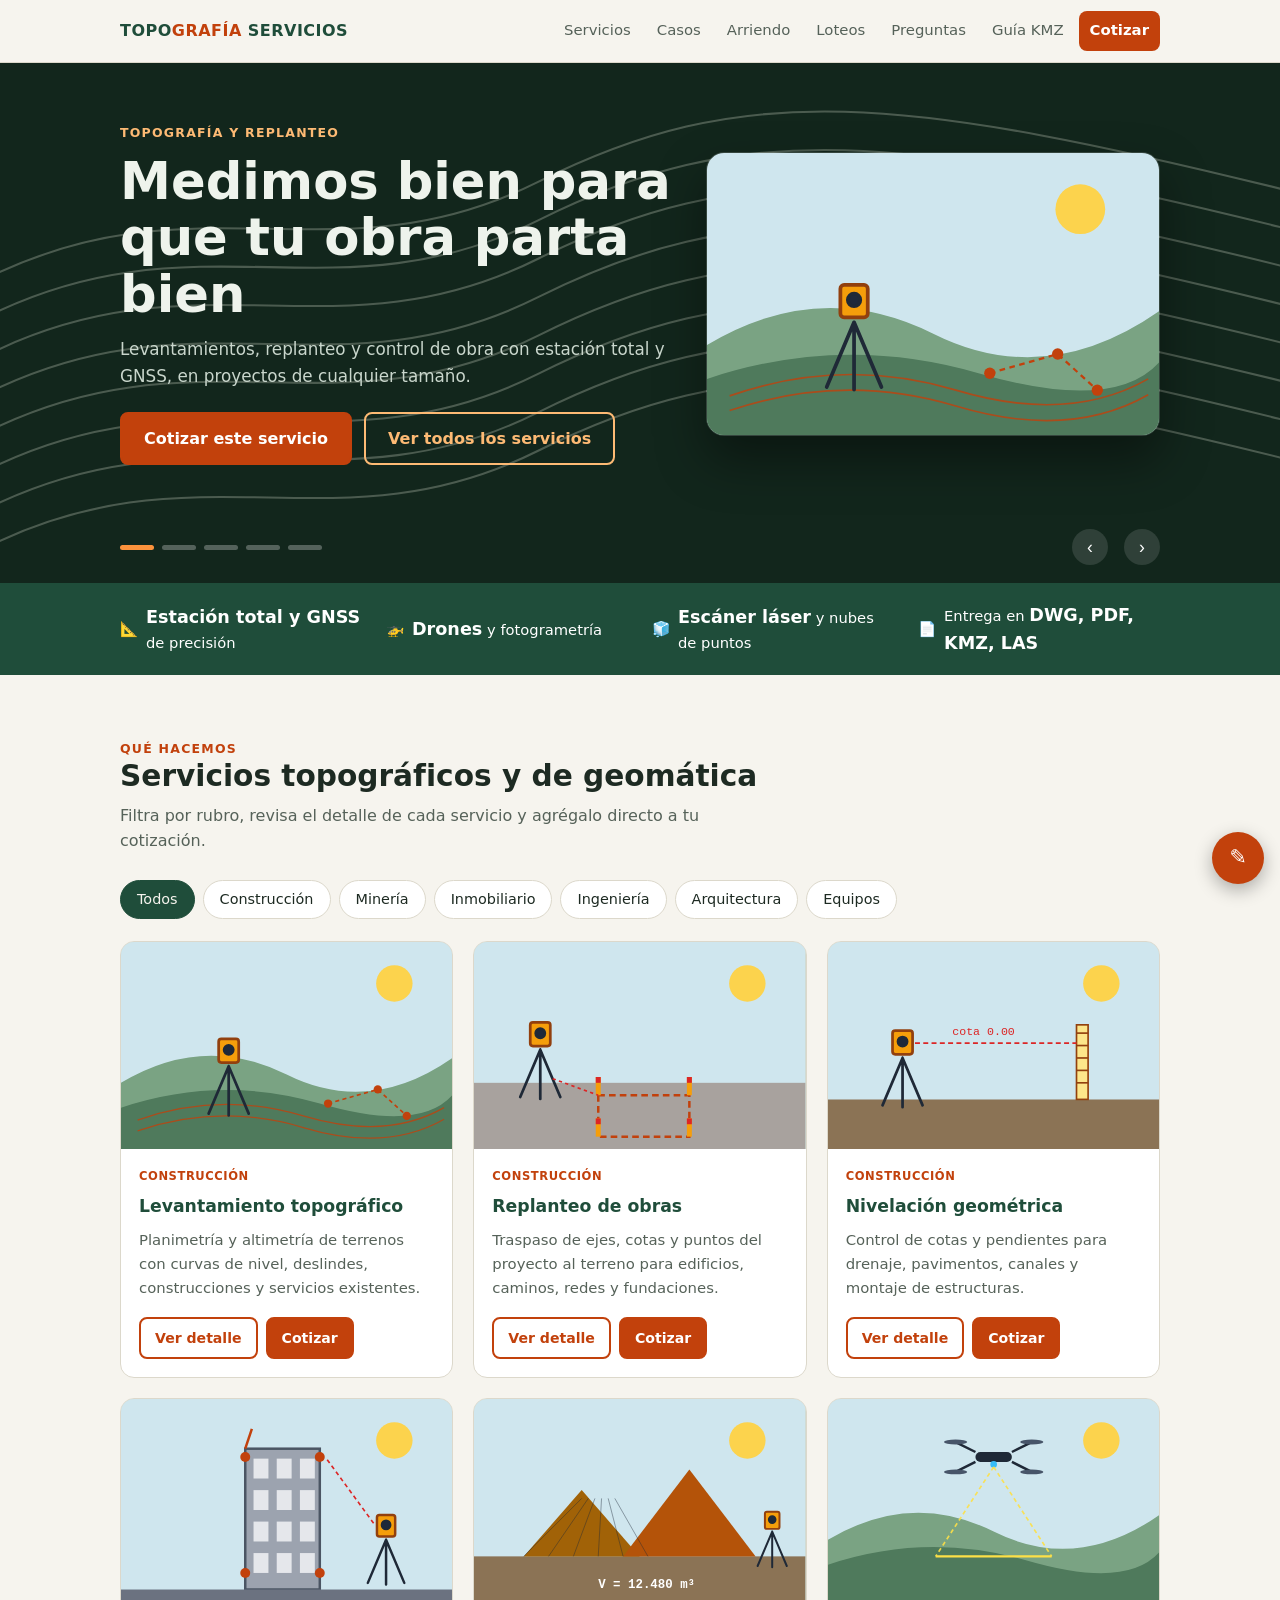
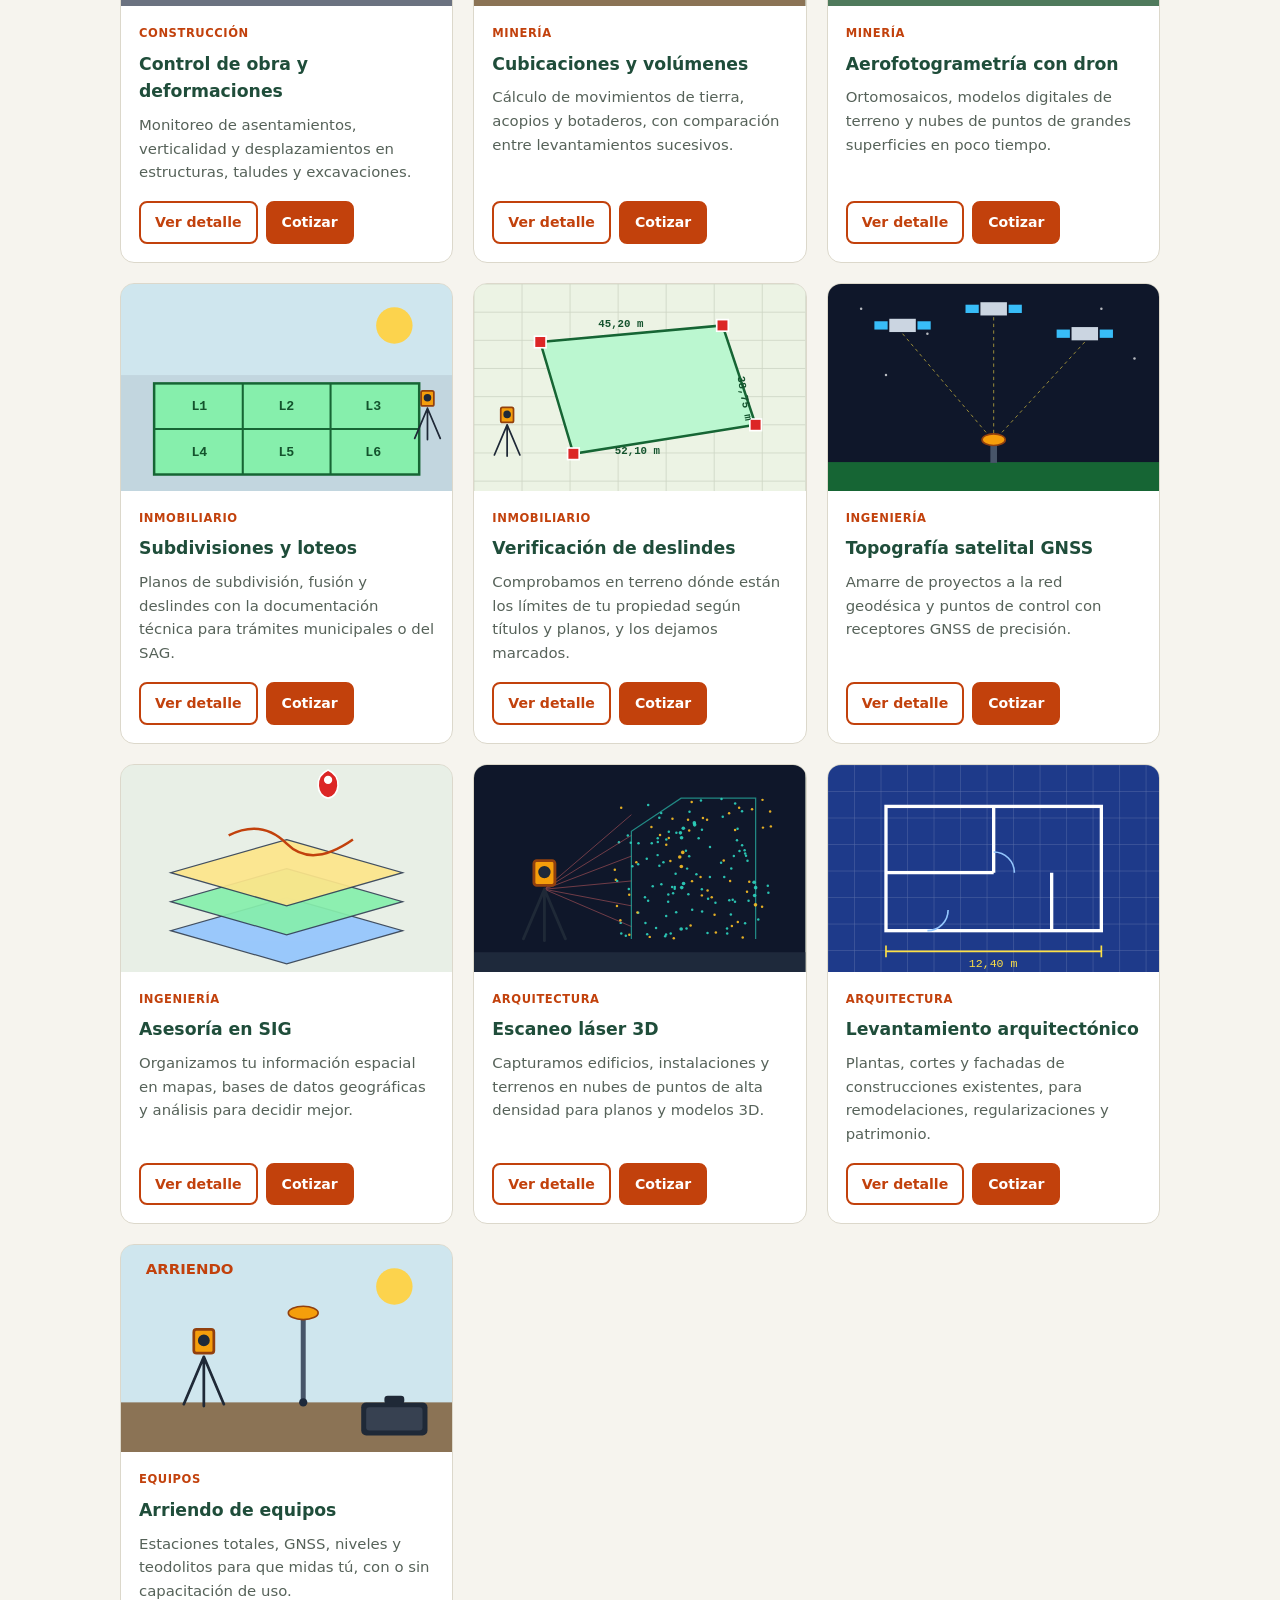
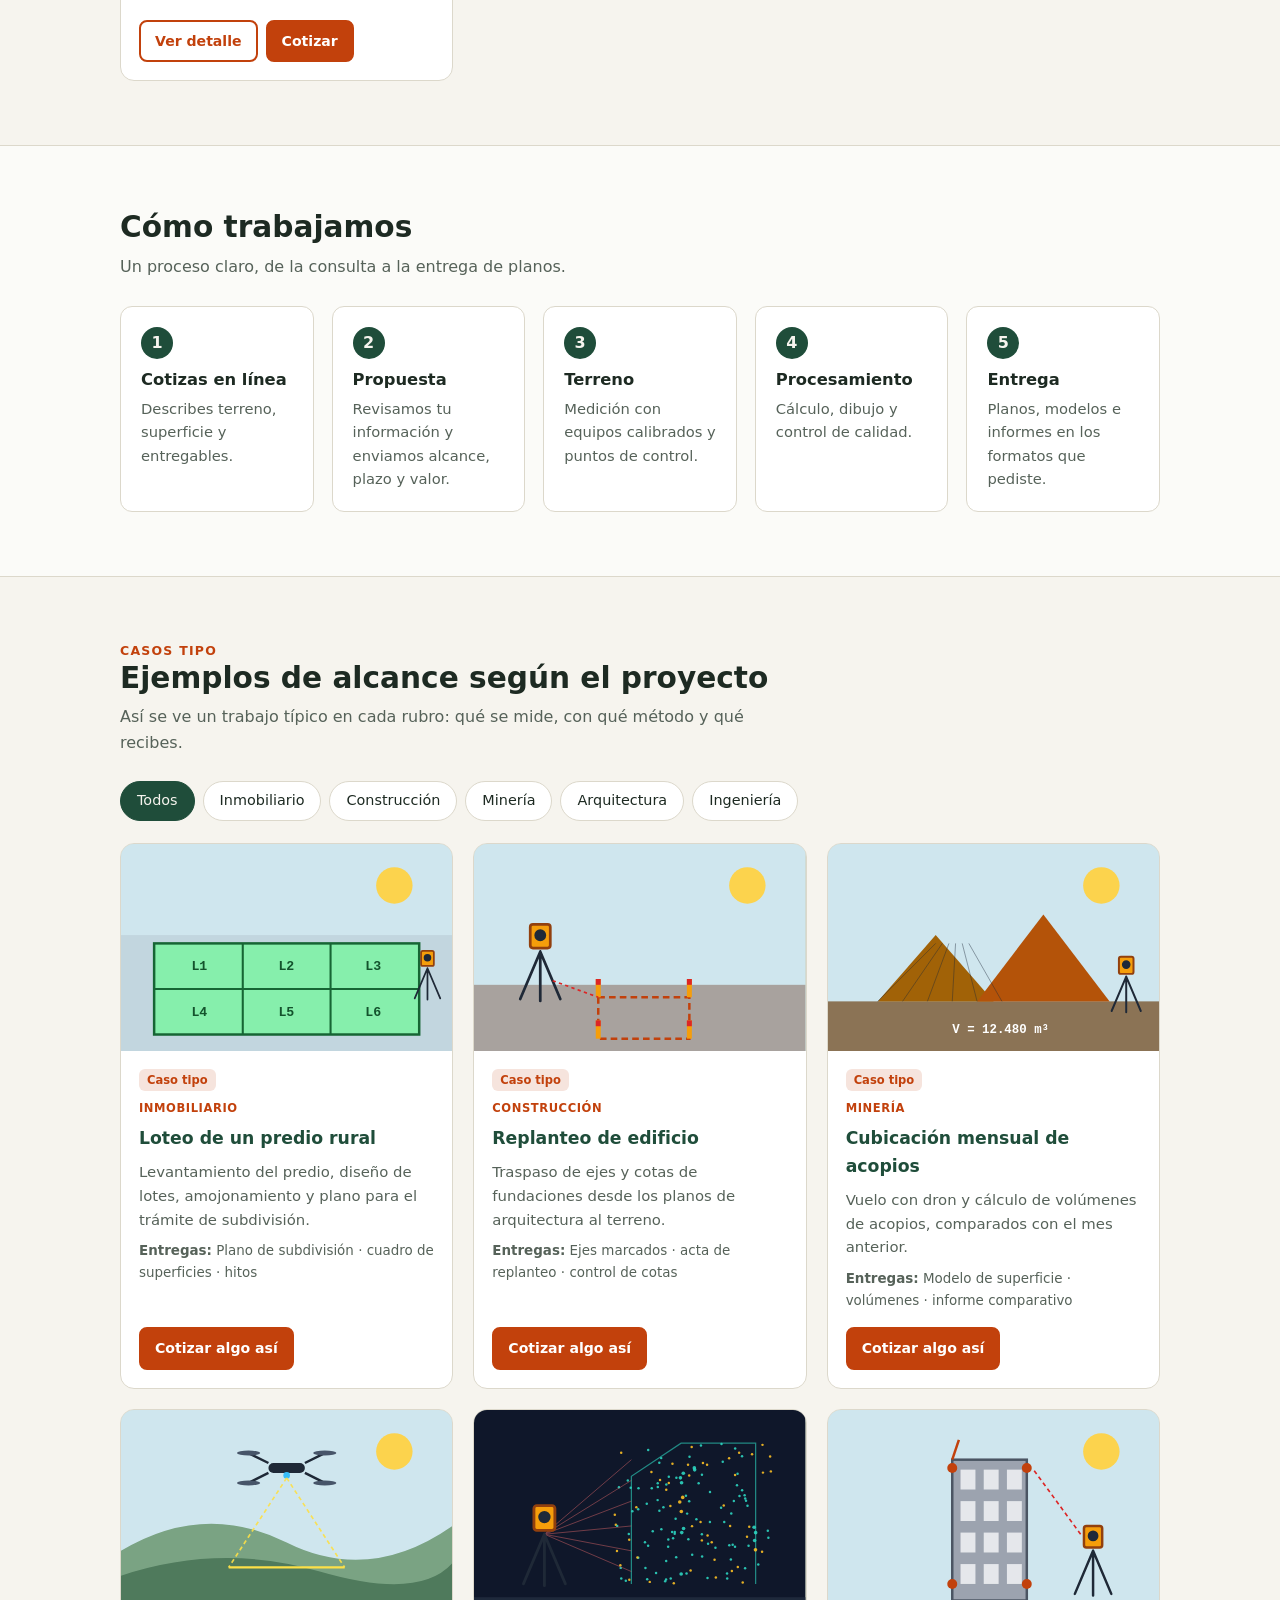
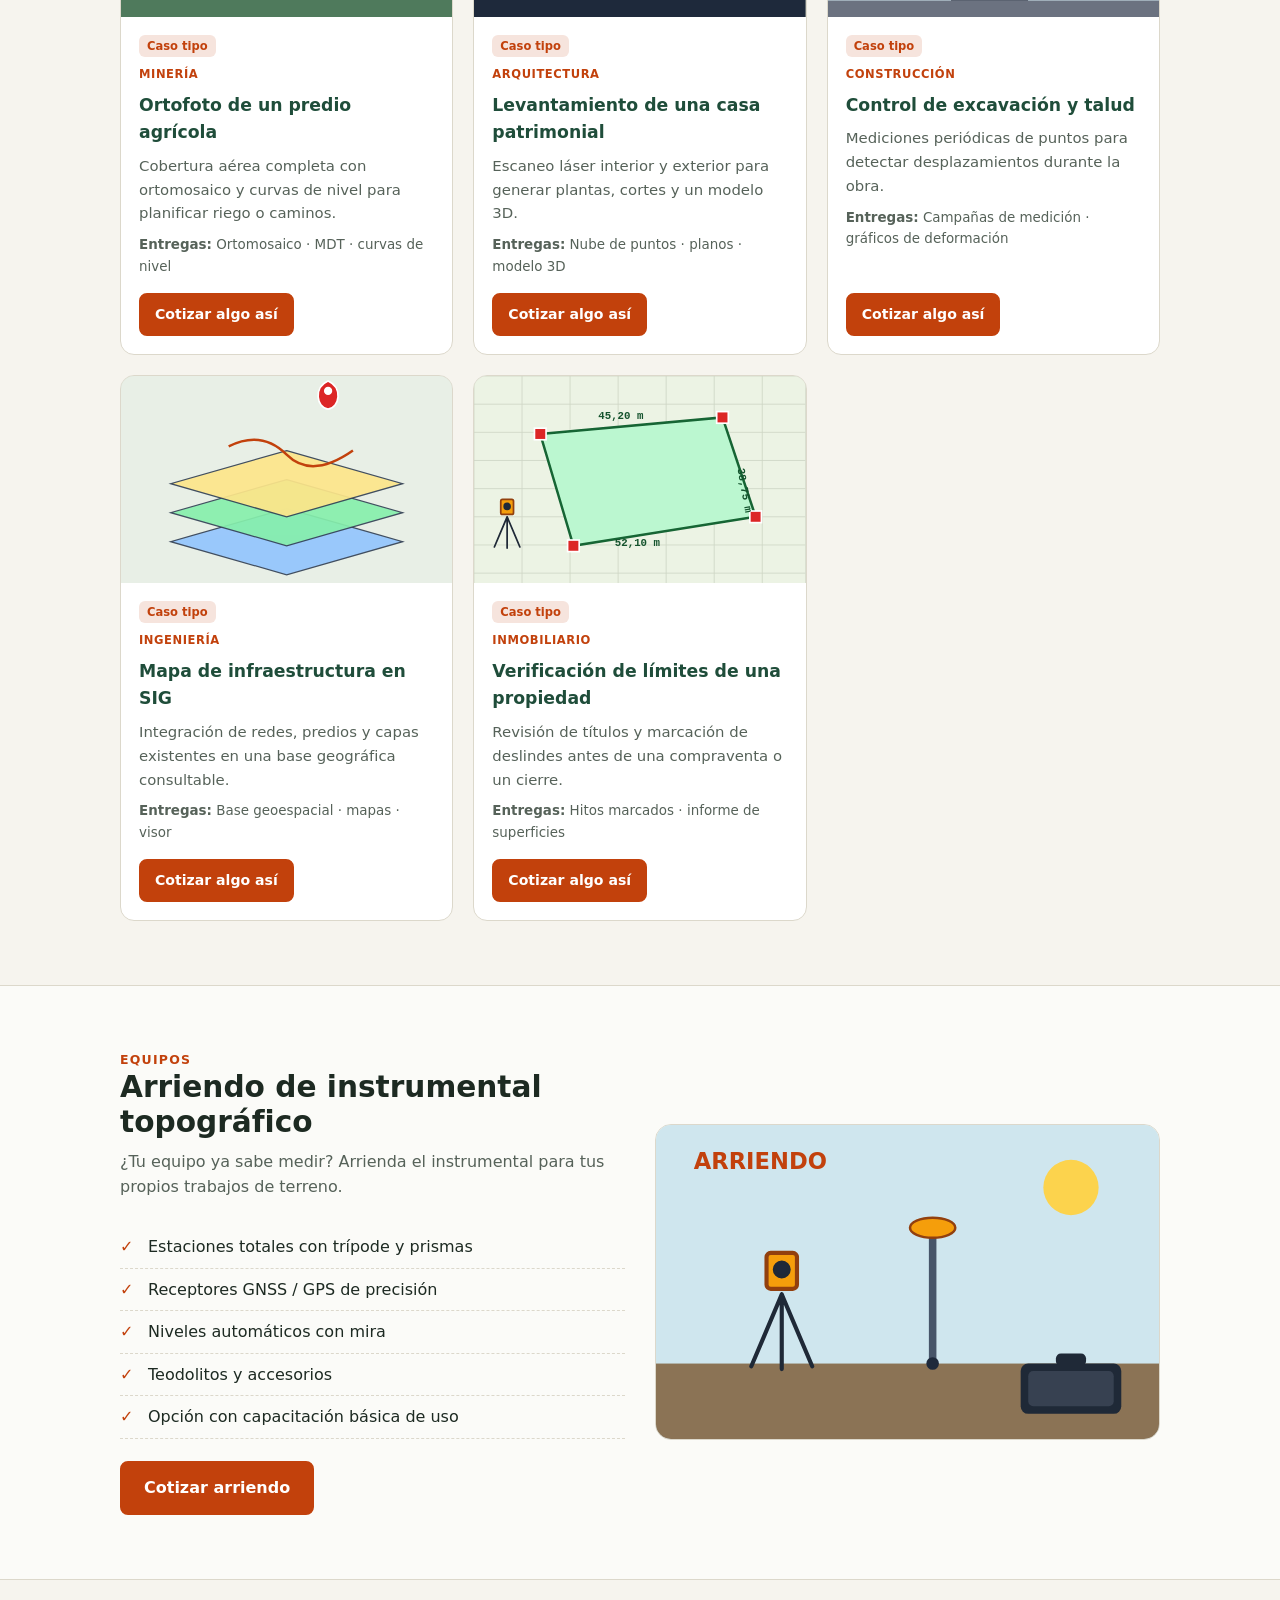
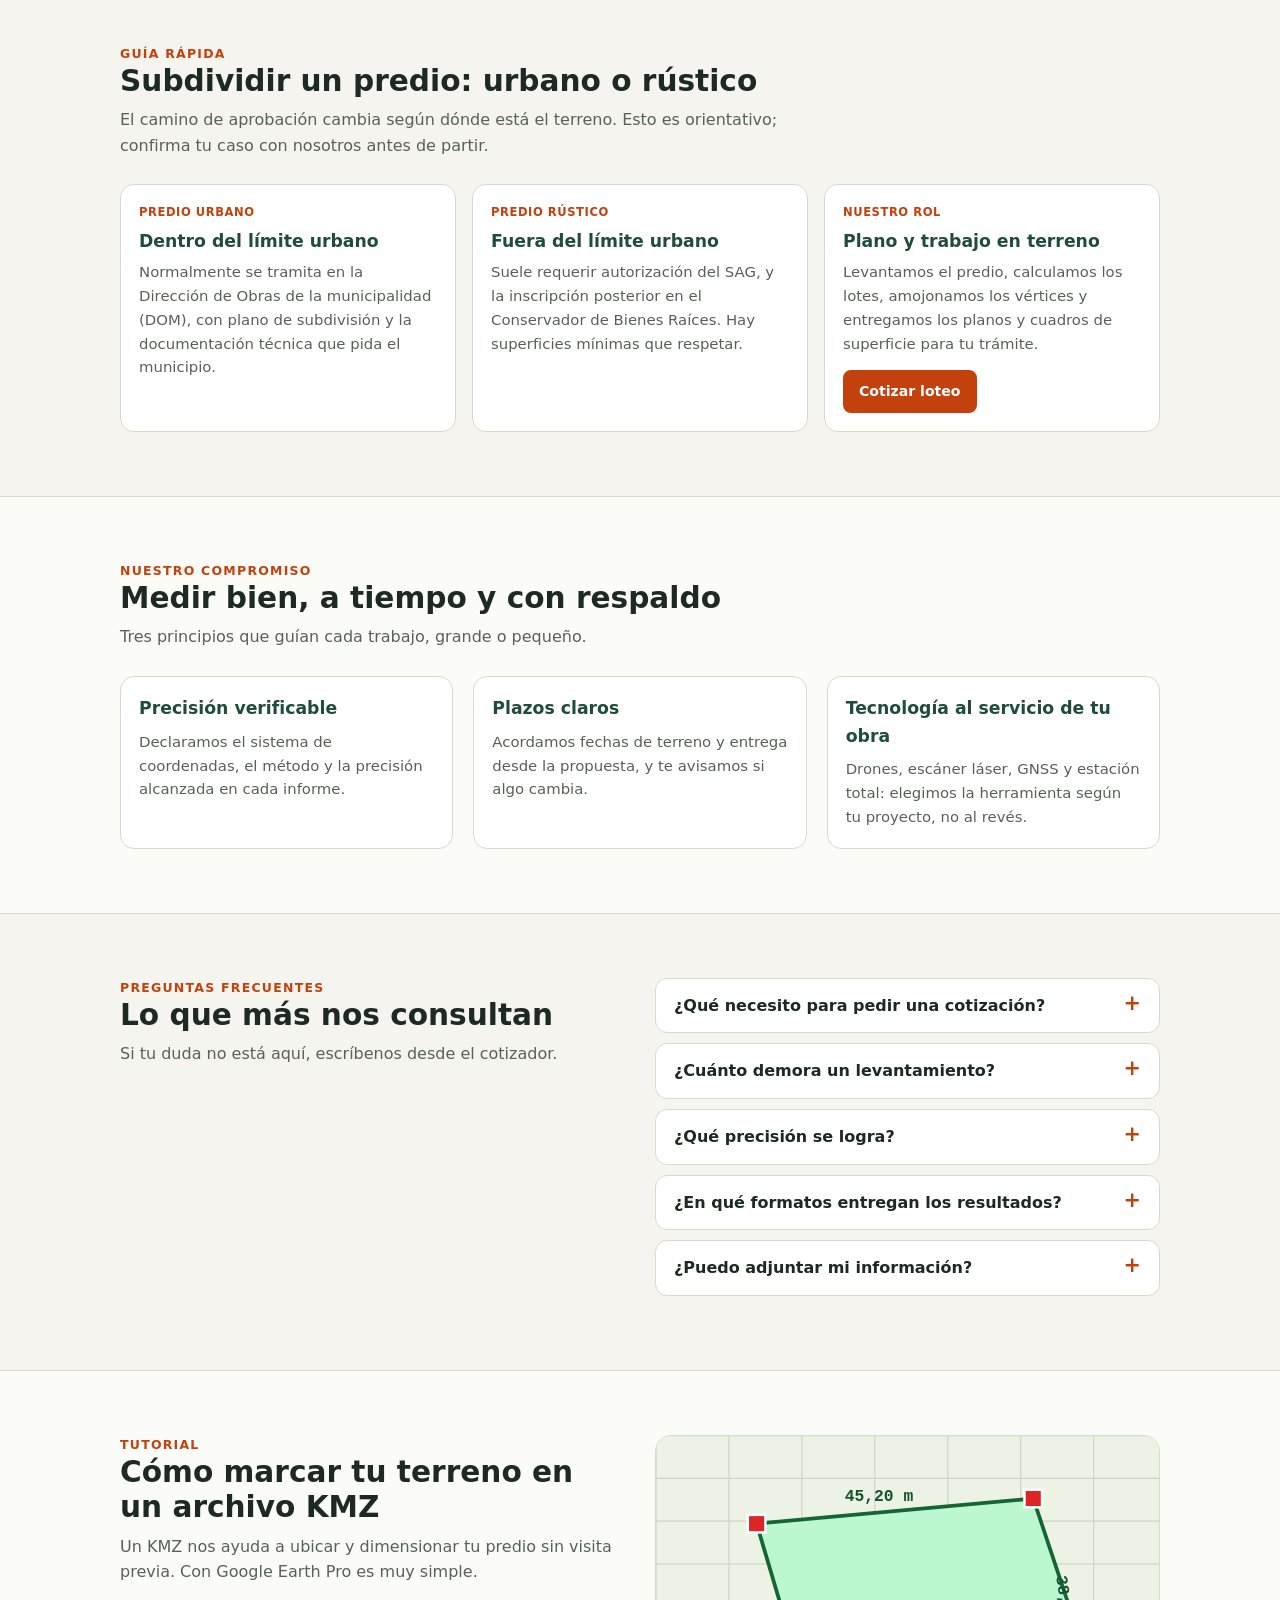
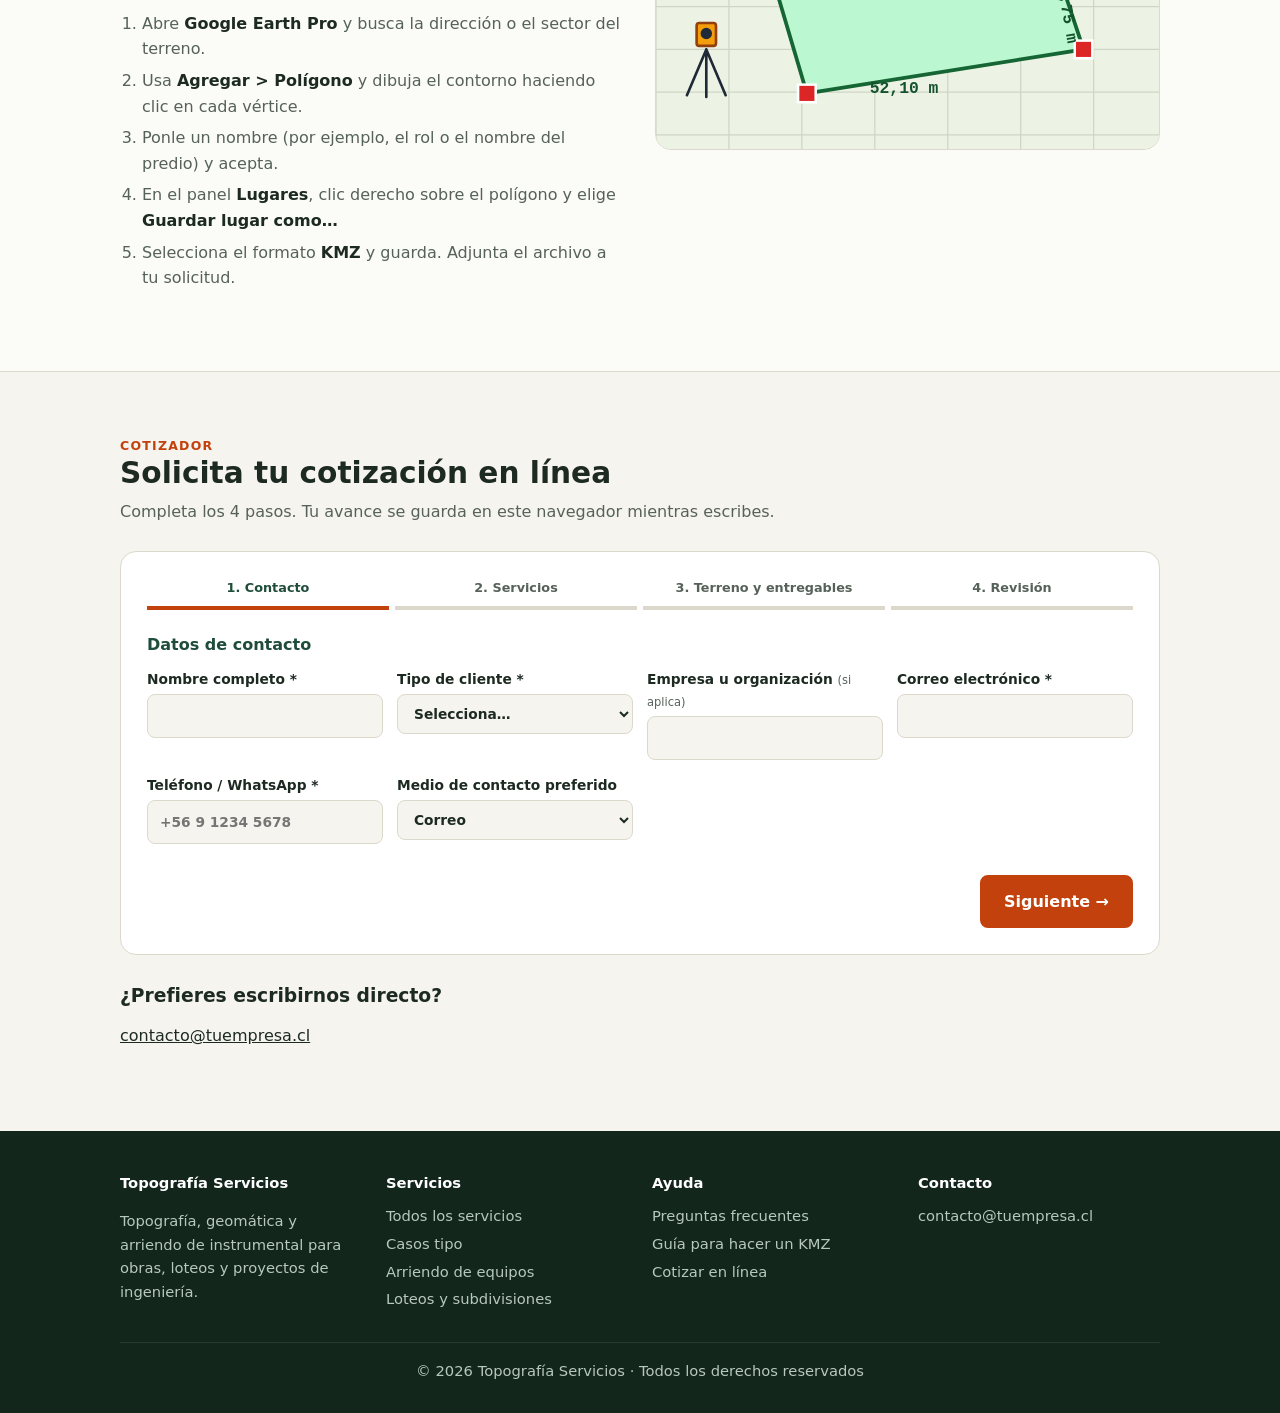
==== commit 298147fb: "Mejorar sitio: carrusel, casos tipo, arriendo, guías y cotizador ampliado" ====
--- a/index.html
+++ b/index.html
@@ -3,125 +3,195 @@
 <head>
 <meta charset="utf-8">
 <meta name="viewport" content="width=device-width, initial-scale=1">
-<title>Servicios Topográficos | Cotiza en línea</title>
-<meta name="description" content="Servicios topográficos: levantamientos, replanteo, nivelación, cubicaciones, dron y más. Cotiza en línea con información precisa.">
+<title>Servicios Topográficos | Topografía, drones y escáner láser</title>
+<meta name="description" content="Levantamientos, replanteo, loteos, aerofotogrametría con dron, escáner láser, SIG y arriendo de equipos. Cotiza en línea con información precisa.">
 <style>
-  :root {
-    --bg:#f6f4ee; --panel:#fff; --text:#1d2a22; --muted:#566259; --accent:#c2410c; --green:#1f4d3a;
-    --line:#dcd8cb; --contour:#cfd6c6; --ok:#15803d; --err:#b91c1c;
+  :root{
+    --bg:#f6f4ee;--panel:#fff;--text:#1d2a22;--muted:#566259;--accent:#c2410c;--green:#1f4d3a;
+    --line:#dcd8cb;--contour:#cfd6c6;--ok:#15803d;--err:#b91c1c;--dark:#12261c;--onDark:#eef3ec;
   }
-  @media (prefers-color-scheme: dark) {
-    :root { --bg:#121a15; --panel:#1a251e; --text:#e8ece6; --muted:#9aa89e; --accent:#fb923c; --green:#86c3a3; --line:#2a3a30; --contour:#25352b; --ok:#4ade80; --err:#f87171; }
+  @media (prefers-color-scheme: dark){
+    :root{--bg:#101712;--panel:#18231c;--text:#e8ece6;--muted:#9aa89e;--accent:#fb923c;--green:#86c3a3;--line:#2a3a30;--contour:#22322a;--ok:#4ade80;--err:#f87171;--dark:#0b130e;--onDark:#eef3ec}
   }
-  *{box-sizing:border-box} html{scroll-behavior:smooth}
+  *{box-sizing:border-box} html{scroll-behavior:smooth;scroll-padding-top:70px}
   body{margin:0;background:var(--bg);color:var(--text);font-family:system-ui,-apple-system,"Segoe UI",Roboto,sans-serif;line-height:1.6}
-  .wrap{max-width:1040px;margin:0 auto;padding:0 20px}
-  header.nav{position:sticky;top:0;z-index:20;background:color-mix(in srgb,var(--bg) 92%,transparent);backdrop-filter:blur(8px);border-bottom:1px solid var(--line)}
-  header.nav .wrap{display:flex;justify-content:space-between;align-items:center;height:58px}
-  .logo{font-weight:800;letter-spacing:.03em;color:var(--green)} .logo span{color:var(--accent)}
-  nav a{color:var(--muted);text-decoration:none;margin-left:18px;font-size:.95rem} nav a:hover{color:var(--accent)}
-  .hero{position:relative;overflow:hidden;padding:84px 0 64px}
-  .hero svg.bg{position:absolute;inset:0;width:100%;height:100%;z-index:0}
-  .hero .wrap{position:relative;z-index:1}
-  .tag{color:var(--accent);font-weight:700;letter-spacing:.1em;text-transform:uppercase;font-size:.8rem}
-  h1{font-size:clamp(2.1rem,6vw,3.5rem);line-height:1.08;margin:10px 0 16px;max-width:760px}
-  .hero p{color:var(--muted);font-size:1.1rem;max-width:600px}
-  .btns{margin-top:26px;display:flex;gap:12px;flex-wrap:wrap}
-  .btn{display:inline-block;padding:12px 22px;border-radius:8px;text-decoration:none;font-weight:700;border:2px solid var(--accent);cursor:pointer;font:inherit;font-weight:700}
-  .btn.primary{background:var(--accent);color:#fff} .btn.ghost{color:var(--accent);background:transparent}
-  .btn[disabled]{opacity:.5;cursor:not-allowed}
-  .counters{display:grid;grid-template-columns:repeat(auto-fit,minmax(140px,1fr));gap:16px;margin-top:40px}
-  .counter{border-left:3px solid var(--accent);padding-left:12px}
-  .counter b{display:block;font-size:1.7rem;color:var(--green)} .counter span{color:var(--muted);font-size:.9rem}
-  section{padding:60px 0} section.alt{background:color-mix(in srgb,var(--panel) 60%,var(--bg));border-block:1px solid var(--line)}
-  h2{font-size:1.8rem;margin:0 0 8px} .sub{color:var(--muted);margin:0 0 26px;max-width:640px}
+  .wrap{max-width:1080px;margin:0 auto;padding:0 20px}
+  a{color:inherit}
+  /* Header */
+  header.nav{position:sticky;top:0;z-index:30;background:color-mix(in srgb,var(--bg) 94%,transparent);backdrop-filter:blur(8px);border-bottom:1px solid var(--line)}
+  header.nav .wrap{display:flex;justify-content:space-between;align-items:center;height:62px;gap:12px}
+  .logo{font-weight:800;letter-spacing:.03em;color:var(--green);text-decoration:none;white-space:nowrap}
+  .logo span{color:var(--accent)}
+  nav.menu{display:flex;align-items:center;gap:4px}
+  nav.menu a{color:var(--muted);text-decoration:none;padding:8px 11px;font-size:.93rem;border-radius:8px}
+  nav.menu a:hover{color:var(--accent)}
+  nav.menu a.cta{background:var(--accent);color:#fff;font-weight:700}
+  #menuBtn{display:none;background:none;border:1px solid var(--line);color:var(--text);border-radius:8px;padding:6px 11px;font-size:1.2rem;cursor:pointer}
+  @media(max-width:860px){
+    #menuBtn{display:block}
+    nav.menu{display:none;position:absolute;top:62px;left:0;right:0;flex-direction:column;align-items:stretch;background:var(--bg);border-bottom:1px solid var(--line);padding:10px 20px 16px}
+    nav.menu.open{display:flex}
+  }
+  /* Buttons */
+  .btn{display:inline-block;padding:12px 22px;border-radius:8px;text-decoration:none;border:2px solid var(--accent);cursor:pointer;font:inherit;font-weight:700;text-align:center}
+  .btn.primary{background:var(--accent);color:#fff}.btn.ghost{color:var(--accent);background:transparent}
+  .btn.small{padding:8px 14px;font-size:.88rem}
+  .btns{display:flex;gap:12px;flex-wrap:wrap;margin-top:22px}
+  /* Hero + carrusel */
+  .hero{position:relative;overflow:hidden;background:var(--dark);color:var(--onDark)}
+  .hero svg.bg{position:absolute;inset:0;width:100%;height:100%;z-index:0;opacity:.3}
+  .slides{position:relative;min-height:520px}
+  .slide{position:absolute;inset:0;display:grid;grid-template-columns:1.1fr .9fr;gap:30px;align-items:center;padding:60px 0 70px;opacity:0;visibility:hidden;transition:opacity .7s,visibility .7s}
+  .slide.on{opacity:1;visibility:visible;position:relative}
+  .slide .txt{max-width:560px}
+  .slide .tag{color:#fdba74;font-weight:700;letter-spacing:.1em;text-transform:uppercase;font-size:.78rem}
+  .slide h1,.slide h2.h1{font-size:clamp(1.9rem,4.6vw,3.2rem);line-height:1.1;margin:10px 0 14px}
+  .slide p{color:#c9d6cc;font-size:1.05rem;margin:0}
+  .slide .art{border-radius:18px;overflow:hidden;border:1px solid rgba(255,255,255,.15);box-shadow:0 24px 50px rgba(0,0,0,.4);aspect-ratio:16/10}
+  .slide .art svg{width:100%;height:100%;display:block}
+  .hero .btn.ghost{color:#fdba74;border-color:#fdba74}
+  .ctrl{position:absolute;left:0;right:0;bottom:18px;z-index:3}
+  .ctrl .wrap{display:flex;align-items:center;gap:10px}
+  .dot{width:34px;height:5px;border-radius:3px;background:rgba(255,255,255,.28);border:0;cursor:pointer;padding:0}
+  .dot.on{background:#fb923c}
+  .arrow{margin-left:auto;background:rgba(255,255,255,.12);color:#fff;border:0;border-radius:50%;width:36px;height:36px;cursor:pointer;font-size:1.1rem}
+  .arrow+.arrow{margin-left:6px}
+  @media(max-width:760px){.slide{grid-template-columns:1fr;padding:40px 0 80px}.slide .art{order:-1;max-height:200px}.slides{min-height:640px}}
+  .trust{background:var(--green);color:#fff}
+  .trust .wrap{display:grid;grid-template-columns:repeat(auto-fit,minmax(190px,1fr));gap:10px 24px;padding:18px 20px}
+  .trust div{font-size:.92rem;display:flex;gap:8px;align-items:center}
+  .trust b{font-size:1.1rem}
+  @media(prefers-color-scheme:dark){.trust{background:#1b3a2b}}
+  /* Secciones */
+  section{padding:64px 0} section.alt{background:color-mix(in srgb,var(--panel) 60%,var(--bg));border-block:1px solid var(--line)}
+  h2{font-size:1.85rem;margin:0 0 8px;line-height:1.2}
+  .sub{color:var(--muted);margin:0 0 26px;max-width:660px}
+  .eyebrow{color:var(--accent);font-weight:700;letter-spacing:.1em;text-transform:uppercase;font-size:.78rem}
   .filters{display:flex;gap:8px;flex-wrap:wrap;margin-bottom:22px}
   .chip{border:1px solid var(--line);background:var(--panel);color:var(--text);border-radius:999px;padding:7px 16px;cursor:pointer;font:inherit;font-size:.9rem}
   .chip.on{background:var(--green);color:var(--bg);border-color:var(--green)}
-  .grid{display:grid;gap:20px;grid-template-columns:repeat(auto-fill,minmax(290px,1fr))}
+  .grid{display:grid;gap:20px;grid-template-columns:repeat(auto-fill,minmax(280px,1fr))}
   .card{background:var(--panel);border:1px solid var(--line);border-radius:14px;overflow:hidden;display:flex;flex-direction:column;transition:transform .2s,box-shadow .2s}
-  .card:hover{transform:translateY(-4px);box-shadow:0 10px 24px rgba(0,0,0,.12)}
-  .card .img{aspect-ratio:16/10;background:var(--contour);cursor:pointer} .card .img svg{width:100%;height:100%;display:block}
+  .card:hover{transform:translateY(-4px);box-shadow:0 10px 24px rgba(0,0,0,.13)}
+  .card .img{aspect-ratio:16/10;background:var(--contour);cursor:pointer;overflow:hidden}
+  .card .img svg{width:100%;height:100%;display:block;transition:transform .4s}
+  .card:hover .img svg{transform:scale(1.05)}
   .card .body{padding:18px;display:flex;flex-direction:column;gap:8px;flex:1}
-  .card h3{margin:0;font-size:1.1rem;color:var(--green)} .card p{margin:0;color:var(--muted);font-size:.93rem}
-  .card .row{display:flex;gap:8px;margin-top:auto;padding-top:8px}
-  .card .row .btn{padding:8px 14px;font-size:.88rem}
-  .tagpill{display:inline-block;font-size:.72rem;font-weight:700;letter-spacing:.05em;text-transform:uppercase;color:var(--accent)}
+  .card h3{margin:0;font-size:1.08rem;color:var(--green)} .card p{margin:0;color:var(--muted);font-size:.93rem}
+  .card .row{display:flex;gap:8px;margin-top:auto;padding-top:8px;flex-wrap:wrap}
+  .pill{display:inline-block;font-size:.72rem;font-weight:700;letter-spacing:.05em;text-transform:uppercase;color:var(--accent)}
+  .badge{font-size:.72rem;background:color-mix(in srgb,var(--accent) 14%,var(--panel));color:var(--accent);border-radius:6px;padding:2px 8px;font-weight:700;width:max-content}
   .steps{display:grid;gap:18px;grid-template-columns:repeat(auto-fit,minmax(190px,1fr));counter-reset:s}
   .step{counter-increment:s;background:var(--panel);border:1px solid var(--line);border-radius:12px;padding:20px}
   .step::before{content:counter(s);display:inline-grid;place-items:center;width:32px;height:32px;border-radius:50%;background:var(--green);color:var(--bg);font-weight:800;margin-bottom:8px}
-  .step h3{margin:0 0 4px;font-size:1.02rem} .step p{margin:0;color:var(--muted);font-size:.92rem}
+  .step h3{margin:0 0 4px;font-size:1.02rem}.step p{margin:0;color:var(--muted);font-size:.92rem}
+  .two{display:grid;gap:30px;grid-template-columns:repeat(auto-fit,minmax(310px,1fr));align-items:center}
+  ul.check{list-style:none;padding:0;margin:0}
+  ul.check li{padding:8px 0 8px 28px;position:relative;border-bottom:1px dashed var(--line)}
+  ul.check li::before{content:"✓";position:absolute;left:0;color:var(--accent);font-weight:800}
+  .art-box{border-radius:16px;overflow:hidden;border:1px solid var(--line);aspect-ratio:16/10}
+  .art-box svg{width:100%;height:100%;display:block}
+  .compare{display:grid;gap:16px;grid-template-columns:repeat(auto-fit,minmax(260px,1fr))}
+  .compare .card .body{gap:6px}
+  /* FAQ */
+  details{background:var(--panel);border:1px solid var(--line);border-radius:12px;padding:0 18px;margin-bottom:10px}
+  summary{cursor:pointer;font-weight:700;padding:14px 0;list-style:none;display:flex;justify-content:space-between;gap:12px}
+  summary::after{content:"+";color:var(--accent);font-size:1.3rem;line-height:1}
+  details[open] summary::after{content:"–"}
+  details p{margin:0 0 14px;color:var(--muted)}
+  ol.kmz{padding-left:22px;color:var(--muted)} ol.kmz li{margin-bottom:6px} ol.kmz b{color:var(--text)}
   /* Modal */
   dialog{border:0;border-radius:16px;padding:0;max-width:640px;width:calc(100% - 32px);background:var(--panel);color:var(--text);box-shadow:0 20px 60px rgba(0,0,0,.4)}
   dialog::backdrop{background:rgba(0,0,0,.55)}
   dialog .img{aspect-ratio:16/8;background:var(--contour)} dialog .img svg{width:100%;height:100%;display:block}
   dialog .in{padding:22px} dialog h3{margin:0 0 8px;color:var(--green);font-size:1.4rem}
-  dialog ul{padding-left:18px;color:var(--muted)} .x{position:absolute;right:12px;top:10px;background:rgba(0,0,0,.5);color:#fff;border:0;border-radius:50%;width:34px;height:34px;cursor:pointer;font-size:1.1rem}
+  dialog ul{padding-left:18px;color:var(--muted)}
+  .x{position:absolute;right:12px;top:10px;background:rgba(0,0,0,.55);color:#fff;border:0;border-radius:50%;width:34px;height:34px;cursor:pointer;font-size:1.1rem}
   /* Cotizador */
   .quote{background:var(--panel);border:1px solid var(--line);border-radius:16px;padding:26px}
   .progress{display:flex;gap:6px;margin-bottom:22px}
-  .progress div{flex:1;text-align:center;font-size:.8rem;font-weight:700;color:var(--muted);padding-bottom:8px;border-bottom:4px solid var(--line)}
-  .progress div.on{color:var(--green);border-color:var(--accent)}
-  .progress div.done{border-color:var(--green)}
-  .pane{display:none} .pane.on{display:block}
-  fieldset{border:0;padding:0;margin:0 0 18px} legend{font-weight:800;color:var(--green);margin-bottom:10px;padding:0}
+  .progress div{flex:1;text-align:center;font-size:.8rem;font-weight:700;color:var(--muted);padding-bottom:8px;border-bottom:4px solid var(--line);cursor:default}
+  .progress div.on{color:var(--green);border-color:var(--accent)}.progress div.done{border-color:var(--green);cursor:pointer}
+  .pane{display:none}.pane.on{display:block}
+  fieldset{border:0;padding:0;margin:0 0 18px}legend{font-weight:800;color:var(--green);margin-bottom:10px;padding:0}
   .f2{display:grid;gap:14px;grid-template-columns:repeat(auto-fit,minmax(220px,1fr))}
-  label{display:block;font-size:.86rem;font-weight:600}
-  label small{font-weight:400;color:var(--muted)}
+  label{display:block;font-size:.86rem;font-weight:600} label small{font-weight:400;color:var(--muted)}
   input,select,textarea{width:100%;padding:10px 12px;border:1px solid var(--line);border-radius:8px;background:var(--bg);color:var(--text);font:inherit;margin-top:4px}
-  input:focus,select:focus,textarea:focus{outline:2px solid var(--accent);outline-offset:1px}
+  input:focus,select:focus,textarea:focus,button:focus-visible,summary:focus-visible,a:focus-visible{outline:2px solid var(--accent);outline-offset:2px}
   input.bad,select.bad{border-color:var(--err)}
   .err{color:var(--err);font-size:.8rem;min-height:1em;display:block;font-weight:500}
   textarea{min-height:90px;resize:vertical}
-  .pick{display:grid;gap:10px;grid-template-columns:repeat(auto-fit,minmax(220px,1fr))}
+  .pick{display:grid;gap:10px;grid-template-columns:repeat(auto-fit,minmax(230px,1fr))}
   .pick label{display:flex;gap:10px;align-items:center;border:1px solid var(--line);border-radius:10px;padding:10px 12px;cursor:pointer;background:var(--bg)}
   .pick label:has(input:checked){border-color:var(--accent);background:color-mix(in srgb,var(--accent) 10%,var(--bg))}
   .pick input{width:auto;margin:0}
-  .pick .mini{width:54px;height:36px;border-radius:6px;overflow:hidden;flex:none} .pick .mini svg{width:100%;height:100%;display:block}
+  .pick .mini{width:54px;height:36px;border-radius:6px;overflow:hidden;flex:none}.pick .mini svg{width:100%;height:100%;display:block}
   .cond{border:1px dashed var(--accent);border-radius:12px;padding:14px;margin-bottom:14px}
   .cond h4{margin:0 0 10px;color:var(--accent);font-size:.95rem}
   .nav-btns{display:flex;justify-content:space-between;gap:10px;margin-top:10px;flex-wrap:wrap}
-  .summary{background:var(--bg);border:1px solid var(--line);border-radius:12px;padding:16px;font-size:.92rem;white-space:pre-wrap;font-family:ui-monospace,Menlo,Consolas,monospace;max-height:380px;overflow:auto}
+  .summary{background:var(--bg);border:1px solid var(--line);border-radius:12px;padding:16px;font-size:.9rem;white-space:pre-wrap;font-family:ui-monospace,Menlo,Consolas,monospace;max-height:380px;overflow:auto}
   .est{margin-top:14px;border-left:4px solid var(--green);padding:10px 14px;background:color-mix(in srgb,var(--green) 10%,var(--bg));border-radius:8px;font-size:.92rem}
-  .ok{color:var(--ok);font-weight:700}
-  .toast{position:fixed;bottom:20px;left:50%;transform:translateX(-50%);background:var(--green);color:var(--bg);padding:10px 18px;border-radius:10px;font-weight:700;opacity:0;pointer-events:none;transition:.3s;z-index:50}
+  .hint{font-size:.82rem;color:var(--muted)}
+  #fileNames{font-size:.84rem;color:var(--muted);margin-top:6px}
+  .toast{position:fixed;bottom:84px;left:50%;transform:translateX(-50%);background:var(--green);color:var(--bg);padding:10px 18px;border-radius:10px;font-weight:700;opacity:0;pointer-events:none;transition:.3s;z-index:60}
   .toast.on{opacity:1}
-  footer{border-top:1px solid var(--line);padding:28px 0 40px;color:var(--muted);font-size:.9rem;text-align:center}
-  .hint{font-size:.82rem;color:var(--muted)}
+  .fab{position:fixed;right:16px;bottom:16px;z-index:40;display:flex;flex-direction:column;gap:10px}
+  .fab a{display:grid;place-items:center;width:52px;height:52px;border-radius:50%;background:#16a34a;color:#fff;text-decoration:none;font-weight:800;box-shadow:0 6px 18px rgba(0,0,0,.3)}
+  .fab a.q{background:var(--accent);font-size:1.3rem}
+  .contact-list{list-style:none;padding:0;margin:0 0 14px} .contact-list li{padding:4px 0}
+  footer{background:var(--dark);color:#b9c8bd;padding:40px 0 30px;font-size:.92rem}
+  footer .cols{display:grid;gap:24px;grid-template-columns:repeat(auto-fit,minmax(200px,1fr));margin-bottom:24px}
+  footer h4{color:#fff;margin:0 0 8px} footer a{text-decoration:none;display:block;padding:2px 0} footer a:hover{color:#fdba74}
+  footer .copy{border-top:1px solid #243a2d;padding-top:16px;text-align:center}
+  .rv{opacity:0;transform:translateY(16px);transition:opacity .6s,transform .6s}.rv.in{opacity:1;transform:none}
+  @media(prefers-reduced-motion:reduce){.rv{opacity:1;transform:none;transition:none}.slide{transition:none}html{scroll-behavior:auto}.card,.card .img svg{transition:none}}
 </style>
 </head>
 <body>
 
 <header class="nav">
   <div class="wrap">
-    <div class="logo">TOPO<span>GRAFÍA</span> SERVICIOS</div>
-    <nav><a href="#servicios">Servicios</a><a href="#proceso">Proceso</a><a href="#cotizar">Cotizar</a></nav>
+    <a class="logo" href="#inicio" id="logo">TOPO<span>GRAFÍA</span> SERVICIOS</a>
+    <button id="menuBtn" aria-label="Abrir menú" aria-expanded="false">☰</button>
+    <nav class="menu" id="menu">
+      <a href="#servicios">Servicios</a>
+      <a href="#casos">Casos</a>
+      <a href="#equipos">Arriendo</a>
+      <a href="#loteos">Loteos</a>
+      <a href="#faq">Preguntas</a>
+      <a href="#kmz">Guía KMZ</a>
+      <a class="cta" href="#cotizar">Cotizar</a>
+    </nav>
   </div>
 </header>
 
-<div class="hero">
+<div class="hero" id="inicio">
   <svg class="bg" viewBox="0 0 1000 420" preserveAspectRatio="xMidYMid slice" aria-hidden="true" fill="none" stroke="var(--contour)" stroke-width="1.6">
     <path d="M-20 330C150 240 260 330 420 250S700 180 1020 260"/><path d="M-20 300C150 210 260 300 420 220S700 150 1020 230"/>
     <path d="M-20 270C150 180 260 270 420 190S700 120 1020 200"/><path d="M-20 240C150 150 260 240 420 160S700 90 1020 170"/>
     <path d="M-20 210C150 120 260 210 420 130S700 60 1020 140"/><path d="M-20 180C150 90 260 180 420 100S700 30 1020 110"/>
     <path d="M-20 360C150 270 260 360 420 280S700 210 1020 290"/><path d="M-20 390C150 300 260 390 420 310S700 240 1020 320"/>
   </svg>
-  <div class="wrap">
-    <div class="tag">Topografía · Geomática · Ingeniería</div>
-    <h1>Mediciones precisas para proyectos que no admiten errores</h1>
-    <p>Elige tu servicio, completa el cotizador con los datos de tu terreno y recibe una propuesta ajustada a tu proyecto.</p>
-    <div class="btns"><a class="btn primary" href="#cotizar">Cotizar ahora</a><a class="btn ghost" href="#servicios">Ver servicios</a></div>
-    <div class="counters">
-      <div class="counter"><b data-n="8">0</b><span>servicios topográficos</span></div>
-      <div class="counter"><b data-n="24" data-s="h">0</b><span>respuesta a cotizaciones</span></div>
-      <div class="counter"><b data-n="5" data-s=" cm">0</b><span>precisión GNSS típica</span></div>
-    </div>
-  </div>
+  <div class="wrap" style="position:relative">
+    <div class="slides" id="slides" aria-roledescription="carrusel" aria-live="off"></div>
+  </div>
+  <div class="ctrl"><div class="wrap">
+    <div id="dots" style="display:flex;gap:8px"></div>
+    <button class="arrow" id="prevS" aria-label="Anterior">‹</button><button class="arrow" id="nextS" aria-label="Siguiente">›</button>
+  </div></div>
 </div>
 
+<div class="trust"><div class="wrap">
+  <div>📐 <span><b>Estación total y GNSS</b> de precisión</span></div>
+  <div>🚁 <span><b>Drones</b> y fotogrametría</span></div>
+  <div>🧊 <span><b>Escáner láser</b> y nubes de puntos</span></div>
+  <div>📄 <span>Entrega en <b>DWG, PDF, KMZ, LAS</b></span></div>
+</div></div>
+
 <section id="servicios">
   <div class="wrap">
-    <h2>Nuestros servicios</h2>
+    <div class="eyebrow">Qué hacemos</div>
+    <h2>Servicios topográficos y de geomática</h2>
     <p class="sub">Filtra por rubro, revisa el detalle de cada servicio y agrégalo directo a tu cotización.</p>
     <div class="filters" id="filters"></div>
     <div class="grid" id="grid"></div>
@@ -133,194 +203,394 @@
     <h2>Cómo trabajamos</h2>
     <p class="sub">Un proceso claro, de la consulta a la entrega de planos.</p>
     <div class="steps">
-      <div class="step"><h3>Cotizas en línea</h3><p>Describes terreno, superficie y entregables.</p></div>
-      <div class="step"><h3>Propuesta</h3><p>Revisamos tu información y enviamos alcance, plazo y valor.</p></div>
-      <div class="step"><h3>Terreno</h3><p>Medición con equipos calibrados y puntos de control.</p></div>
-      <div class="step"><h3>Procesamiento</h3><p>Cálculo, dibujo y control de calidad.</p></div>
-      <div class="step"><h3>Entrega</h3><p>Planos y modelos en los formatos solicitados.</p></div>
-    </div>
+      <div class="step rv"><h3>Cotizas en línea</h3><p>Describes terreno, superficie y entregables.</p></div>
+      <div class="step rv"><h3>Propuesta</h3><p>Revisamos tu información y enviamos alcance, plazo y valor.</p></div>
+      <div class="step rv"><h3>Terreno</h3><p>Medición con equipos calibrados y puntos de control.</p></div>
+      <div class="step rv"><h3>Procesamiento</h3><p>Cálculo, dibujo y control de calidad.</p></div>
+      <div class="step rv"><h3>Entrega</h3><p>Planos, modelos e informes en los formatos que pediste.</p></div>
+    </div>
+  </div>
+</section>
+
+<section id="casos">
+  <div class="wrap">
+    <div class="eyebrow">Casos tipo</div>
+    <h2>Ejemplos de alcance según el proyecto</h2>
+    <p class="sub">Así se ve un trabajo típico en cada rubro: qué se mide, con qué método y qué recibes.</p>
+    <div class="filters" id="cfilters"></div>
+    <div class="grid" id="cgrid"></div>
+  </div>
+</section>
+
+<section id="equipos" class="alt">
+  <div class="wrap two">
+    <div>
+      <div class="eyebrow">Equipos</div>
+      <h2>Arriendo de instrumental topográfico</h2>
+      <p class="sub">¿Tu equipo ya sabe medir? Arrienda el instrumental para tus propios trabajos de terreno.</p>
+      <ul class="check">
+        <li>Estaciones totales con trípode y prismas</li>
+        <li>Receptores GNSS / GPS de precisión</li>
+        <li>Niveles automáticos con mira</li>
+        <li>Teodolitos y accesorios</li>
+        <li>Opción con capacitación básica de uso</li>
+      </ul>
+      <div class="btns"><button class="btn primary" data-quote="arriendo">Cotizar arriendo</button></div>
+    </div>
+    <div class="art-box" id="artEquip"></div>
+  </div>
+</section>
+
+<section id="loteos">
+  <div class="wrap">
+    <div class="eyebrow">Guía rápida</div>
+    <h2>Subdividir un predio: urbano o rústico</h2>
+    <p class="sub">El camino de aprobación cambia según dónde está el terreno. Esto es orientativo; confirma tu caso con nosotros antes de partir.</p>
+    <div class="compare">
+      <div class="card rv"><div class="body"><span class="pill">Predio urbano</span><h3>Dentro del límite urbano</h3>
+        <p>Normalmente se tramita en la Dirección de Obras de la municipalidad (DOM), con plano de subdivisión y la documentación técnica que pida el municipio.</p></div></div>
+      <div class="card rv"><div class="body"><span class="pill">Predio rústico</span><h3>Fuera del límite urbano</h3>
+        <p>Suele requerir autorización del SAG, y la inscripción posterior en el Conservador de Bienes Raíces. Hay superficies mínimas que respetar.</p></div></div>
+      <div class="card rv"><div class="body"><span class="pill">Nuestro rol</span><h3>Plano y trabajo en terreno</h3>
+        <p>Levantamos el predio, calculamos los lotes, amojonamos los vértices y entregamos los planos y cuadros de superficie para tu trámite.</p>
+        <div class="row"><button class="btn small primary" data-quote="loteo">Cotizar loteo</button></div></div></div>
+    </div>
+  </div>
+</section>
+
+<section id="nosotros" class="alt">
+  <div class="wrap">
+    <div class="eyebrow">Nuestro compromiso</div>
+    <h2>Medir bien, a tiempo y con respaldo</h2>
+    <p class="sub">Tres principios que guían cada trabajo, grande o pequeño.</p>
+    <div class="grid">
+      <div class="card rv"><div class="body"><h3>Precisión verificable</h3><p>Declaramos el sistema de coordenadas, el método y la precisión alcanzada en cada informe.</p></div></div>
+      <div class="card rv"><div class="body"><h3>Plazos claros</h3><p>Acordamos fechas de terreno y entrega desde la propuesta, y te avisamos si algo cambia.</p></div></div>
+      <div class="card rv"><div class="body"><h3>Tecnología al servicio de tu obra</h3><p>Drones, escáner láser, GNSS y estación total: elegimos la herramienta según tu proyecto, no al revés.</p></div></div>
+    </div>
+  </div>
+</section>
+
+<section id="faq">
+  <div class="wrap two" style="align-items:start">
+    <div>
+      <div class="eyebrow">Preguntas frecuentes</div>
+      <h2>Lo que más nos consultan</h2>
+      <p class="sub">Si tu duda no está aquí, escríbenos desde el cotizador.</p>
+    </div>
+    <div>
+      <details><summary>¿Qué necesito para pedir una cotización?</summary><p>Ubicación del terreno, superficie aproximada, para qué usarás el trabajo y, si tienes, planos o coordenadas. Entre más datos, más ajustada la propuesta.</p></details>
+      <details><summary>¿Cuánto demora un levantamiento?</summary><p>Depende de la superficie, el relieve y el método. Con dron, terrenos grandes se miden en horas; el procesamiento y los planos toman unos días adicionales.</p></details>
+      <details><summary>¿Qué precisión se logra?</summary><p>Según el método y el equipo: con GNSS de precisión y estación total se trabaja a nivel centimétrico. Te indicamos la precisión esperada en la propuesta.</p></details>
+      <details><summary>¿En qué formatos entregan los resultados?</summary><p>Planos en DWG y PDF, archivos KMZ para Google Earth, nubes de puntos LAS/XYZ, ortomosaicos GeoTIFF y cuadros de coordenadas en Excel.</p></details>
+      <details><summary>¿Puedo adjuntar mi información?</summary><p>Sí. En el cotizador puedes indicar los archivos que tienes (planos, KMZ, fotos) y los adjuntas al correo que se genera.</p></details>
+    </div>
+  </div>
+</section>
+
+<section id="kmz" class="alt">
+  <div class="wrap two" style="align-items:start">
+    <div>
+      <div class="eyebrow">Tutorial</div>
+      <h2>Cómo marcar tu terreno en un archivo KMZ</h2>
+      <p class="sub">Un KMZ nos ayuda a ubicar y dimensionar tu predio sin visita previa. Con Google Earth Pro es muy simple.</p>
+      <ol class="kmz">
+        <li>Abre <b>Google Earth Pro</b> y busca la dirección o el sector del terreno.</li>
+        <li>Usa <b>Agregar &gt; Polígono</b> y dibuja el contorno haciendo clic en cada vértice.</li>
+        <li>Ponle un nombre (por ejemplo, el rol o el nombre del predio) y acepta.</li>
+        <li>En el panel <b>Lugares</b>, clic derecho sobre el polígono y elige <b>Guardar lugar como…</b></li>
+        <li>Selecciona el formato <b>KMZ</b> y guarda. Adjunta el archivo a tu solicitud.</li>
+      </ol>
+    </div>
+    <div class="art-box" id="artKmz"></div>
   </div>
 </section>
 
 <section id="cotizar">
   <div class="wrap">
-    <h2>Cotizador en línea</h2>
-    <p class="sub">Entre más preciso seas, más ajustada será la propuesta. Tus datos se guardan en este navegador mientras completas el formulario.</p>
-    <div class="quote">
-      <div class="progress" id="progress"><div>1. Contacto</div><div>2. Servicios</div><div>3. Terreno y entregables</div><div>4. Revisión</div></div>
-
-      <form id="form" novalidate>
-        <div class="pane" data-p="0">
-          <fieldset><legend>Datos de contacto</legend>
-            <div class="f2">
-              <label>Nombre completo *<input name="nombre" autocomplete="name" required><span class="err"></span></label>
-              <label>Tipo de cliente *
-                <select name="tipo" required><option value="">Selecciona…</option><option>Particular</option><option>Empresa</option><option>Constructora / Inmobiliaria</option><option>Minería / Energía</option><option>Institución pública</option></select><span class="err"></span></label>
-              <label>Empresa u organización <small>(si aplica)</small><input name="empresa" autocomplete="organization"></label>
-              <label>Correo electrónico *<input name="email" type="email" autocomplete="email" required><span class="err"></span></label>
-              <label>Teléfono / WhatsApp *<input name="tel" type="tel" autocomplete="tel" placeholder="+56 9 1234 5678" required><span class="err"></span></label>
-              <label>Medio de contacto preferido
-                <select name="medio"><option>Correo</option><option>WhatsApp</option><option>Llamada</option></select></label>
-            </div>
-          </fieldset>
-        </div>
-
-        <div class="pane" data-p="1">
-          <fieldset><legend>¿Qué servicios necesitas? *</legend>
-            <div class="pick" id="pick"></div><span class="err" id="errSvc"></span>
-          </fieldset>
-        </div>
-
-        <div class="pane" data-p="2">
-          <fieldset><legend>Ubicación y terreno</legend>
-            <div class="f2">
-              <label>Región *<select name="region" required></select><span class="err"></span></label>
-              <label>Comuna *<input name="comuna" required><span class="err"></span></label>
-              <label>Dirección o sector *<input name="direccion" placeholder="Calle, ruta km, fundo, rol de avalúo…" required><span class="err"></span></label>
-              <label>Coordenadas <small>(opcional)</small><input name="coord" placeholder="-34.1700, -70.7400"></label>
-              <label>Superficie aproximada *<input name="sup" type="number" min="0" step="any" required><span class="err"></span></label>
-              <label>Unidad<select name="unidad"><option>m²</option><option>hectáreas</option><option>km lineales</option></select></label>
-              <label>Tipo de terreno *<select name="relieve" required><option value="">Selecciona…</option><option>Plano</option><option>Ondulado</option><option>Accidentado / cerro</option><option>Con vegetación densa</option><option>Urbano / construido</option></select><span class="err"></span></label>
-              <label>Acceso al sitio<select name="acceso"><option>Acceso vehicular directo</option><option>Camino de tierra</option><option>Solo a pie</option><option>Requiere autorización / inducción</option></select></label>
-            </div>
-          </fieldset>
-
-          <div id="conds"></div>
-
-          <fieldset><legend>Especificaciones técnicas</legend>
-            <div class="f2">
-              <label>Sistema de coordenadas<select name="datum"><option>UTM WGS84 huso 19S</option><option>UTM SIRGAS-Chile huso 19S</option><option>UTM WGS84 huso 18S</option><option>Local / a definir</option><option>No sé, que lo definan</option></select></label>
-              <label>Precisión requerida<select name="prec"><option>Estándar (±5 cm)</option><option>Alta (±2 cm)</option><option>Referencial (±20 cm)</option><option>No sé</option></select></label>
-              <label>Uso del trabajo *<select name="uso" required><option value="">Selecciona…</option><option>Permiso municipal / DOM</option><option>Proyecto de ingeniería</option><option>Compraventa / regularización</option><option>Control de avance de obra</option><option>Estudio o diagnóstico</option><option>Otro</option></select><span class="err"></span></label>
-              <label>¿Cuentas con planos o información previa?<select name="previo"><option>No</option><option>Sí, planos en PDF</option><option>Sí, archivos DWG</option><option>Sí, levantamiento anterior</option></select></label>
-              <label>Fecha deseada de inicio<input name="inicio" type="date"></label>
-              <label>Plazo de entrega<select name="plazo"><option>Sin urgencia (2-3 semanas)</option><option>Normal (1-2 semanas)</option><option>Urgente (menos de 1 semana)</option></select></label>
-            </div>
-            <div style="margin-top:14px"><div style="font-weight:700;font-size:.86rem;margin-bottom:6px">Entregables</div>
-              <div class="pick" id="entregables"></div></div>
-            <label style="margin-top:14px">Observaciones<textarea name="obs" placeholder="Restricciones de horario, riesgos del sitio, hitos existentes, contacto en terreno…"></textarea></label>
-          </fieldset>
-        </div>
-
-        <div class="pane" data-p="3">
-          <fieldset><legend>Revisa tu solicitud</legend>
-            <div class="summary" id="summary"></div>
-            <div class="est" id="est"></div>
-            <p class="hint">Puedes adjuntar planos, KMZ o fotos respondiendo el correo que se genera.</p>
-            <div class="btns">
-              <button type="button" class="btn primary" id="sendMail">Enviar por correo</button>
-              <button type="button" class="btn ghost" id="sendWa">Enviar por WhatsApp</button>
-              <button type="button" class="btn ghost" id="copy">Copiar solicitud</button>
-              <button type="button" class="btn ghost" id="dl">Descargar (.txt)</button>
-            </div>
-          </fieldset>
-        </div>
-
-        <div class="nav-btns">
-          <button type="button" class="btn ghost" id="prev">← Anterior</button>
-          <button type="button" class="btn primary" id="next">Siguiente →</button>
-        </div>
-      </form>
-    </div>
+    <div class="eyebrow">Cotizador</div>
+    <h2>Solicita tu cotización en línea</h2>
+    <p class="sub">Completa los 4 pasos. Tu avance se guarda en este navegador mientras escribes.</p>
+    <div>
+      <div class="quote">
+        <div class="progress" id="progress"><div>1. Contacto</div><div>2. Servicios</div><div>3. Terreno y entregables</div><div>4. Revisión</div></div>
+        <form id="form" novalidate>
+          <div class="pane" data-p="0">
+            <fieldset><legend>Datos de contacto</legend>
+              <div class="f2">
+                <label>Nombre completo *<input name="nombre" autocomplete="name" required><span class="err"></span></label>
+                <label>Tipo de cliente *
+                  <select name="tipo" required><option value="">Selecciona…</option><option>Particular</option><option>Empresa</option><option>Constructora / Inmobiliaria</option><option>Minería / Energía</option><option>Consultora de ingeniería</option><option>Institución pública</option></select><span class="err"></span></label>
+                <label>Empresa u organización <small>(si aplica)</small><input name="empresa" autocomplete="organization"></label>
+                <label>Correo electrónico *<input name="email" type="email" autocomplete="email" required><span class="err"></span></label>
+                <label>Teléfono / WhatsApp *<input name="tel" type="tel" autocomplete="tel" placeholder="+56 9 1234 5678" required><span class="err"></span></label>
+                <label>Medio de contacto preferido<select name="medio"><option>Correo</option><option>WhatsApp</option><option>Llamada</option></select></label>
+              </div>
+            </fieldset>
+          </div>
+
+          <div class="pane" data-p="1">
+            <fieldset><legend>¿Qué servicios necesitas? *</legend>
+              <div class="pick" id="pick"></div><span class="err" id="errSvc"></span>
+            </fieldset>
+          </div>
+
+          <div class="pane" data-p="2">
+            <fieldset><legend>Ubicación y terreno</legend>
+              <div class="f2">
+                <label>Región *<select name="region" required></select><span class="err"></span></label>
+                <label>Comuna *<input name="comuna" required><span class="err"></span></label>
+                <label>Dirección o sector *<input name="direccion" placeholder="Calle, ruta km, fundo, rol de avalúo…" required><span class="err"></span></label>
+                <label>Coordenadas <small>(opcional)</small><input name="coord" placeholder="-34.1700, -70.7400"></label>
+                <label>Superficie aproximada *<input name="sup" type="number" min="0" step="any" required data-skip-rental><span class="err"></span></label>
+                <label>Unidad<select name="unidad"><option>m²</option><option>hectáreas</option><option>km lineales</option></select></label>
+                <label>Tipo de terreno *<select name="relieve" required data-skip-rental><option value="">Selecciona…</option><option>Plano</option><option>Ondulado</option><option>Accidentado / cerro</option><option>Con vegetación densa</option><option>Urbano / construido</option></select><span class="err"></span></label>
+                <label>Acceso al sitio<select name="acceso"><option>Acceso vehicular directo</option><option>Camino de tierra</option><option>Solo a pie</option><option>Requiere autorización / inducción</option></select></label>
+              </div>
+            </fieldset>
+
+            <div id="conds"></div>
+
+            <fieldset><legend>Especificaciones técnicas</legend>
+              <div class="f2">
+                <label>Sistema de coordenadas<select name="datum"><option>UTM WGS84 huso 19S</option><option>UTM SIRGAS-Chile huso 19S</option><option>UTM WGS84 huso 18S</option><option>Local / a definir</option><option>No sé, que lo definan</option></select></label>
+                <label>Precisión requerida<select name="prec"><option>Estándar (±5 cm)</option><option>Alta (±2 cm)</option><option>Referencial (±20 cm)</option><option>No sé</option></select></label>
+                <label>Uso del trabajo *<select name="uso" required><option value="">Selecciona…</option><option>Permiso municipal / DOM</option><option>Proyecto de ingeniería</option><option>Compraventa / regularización</option><option>Control de avance de obra</option><option>Estudio o diagnóstico</option><option>Otro</option></select><span class="err"></span></label>
+                <label>¿Cuentas con información previa?<select name="previo"><option>No</option><option>Sí, planos en PDF</option><option>Sí, archivos DWG</option><option>Sí, archivo KMZ</option><option>Sí, levantamiento anterior</option></select></label>
+                <label>Fecha deseada de inicio<input name="inicio" type="date"></label>
+                <label>Plazo de entrega<select name="plazo"><option>Sin urgencia (2-3 semanas)</option><option>Normal (1-2 semanas)</option><option>Urgente (menos de 1 semana)</option></select></label>
+              </div>
+              <div style="margin-top:14px"><div style="font-weight:700;font-size:.86rem;margin-bottom:6px">Entregables</div><div class="pick" id="entregables"></div></div>
+              <label style="margin-top:14px">Archivos de apoyo <small>(planos, KMZ, fotos, Excel)</small>
+                <input id="files" type="file" multiple accept=".pdf,.dwg,.kmz,.kml,.xls,.xlsx,.csv,.txt,.doc,.docx,.jpg,.jpeg,.png"></label>
+              <div id="fileNames"></div>
+              <div class="hint">Por seguridad del navegador, los archivos no se envían solos: se anotan en la solicitud y los adjuntas al correo o WhatsApp.</div>
+              <label style="margin-top:14px">Observaciones<textarea name="obs" placeholder="Restricciones de horario, riesgos del sitio, hitos existentes, contacto en terreno…"></textarea></label>
+            </fieldset>
+          </div>
+
+          <div class="pane" data-p="3">
+            <fieldset><legend>Revisa tu solicitud</legend>
+              <div class="summary" id="summary"></div>
+              <div class="est" id="est"></div>
+              <div class="btns">
+                <button type="button" class="btn primary" id="sendMail">Enviar por correo</button>
+                <button type="button" class="btn ghost" id="sendWa">Enviar por WhatsApp</button>
+                <button type="button" class="btn ghost" id="copy">Copiar solicitud</button>
+                <button type="button" class="btn ghost" id="dl">Descargar (.txt)</button>
+              </div>
+            </fieldset>
+          </div>
+
+          <div class="nav-btns">
+            <button type="button" class="btn ghost" id="prev">← Anterior</button>
+            <button type="button" class="btn primary" id="next">Siguiente →</button>
+          </div>
+        </form>
+      </div>
+    </div>
+    <div id="contactBox" style="margin-top:26px"></div>
   </div>
 </section>
 
 <dialog id="dlg">
   <button class="x" id="dlgClose" aria-label="Cerrar">✕</button>
   <div class="img" id="dlgImg"></div>
-  <div class="in"><span class="tagpill" id="dlgTag"></span><h3 id="dlgTitle"></h3><p id="dlgDesc"></p><ul id="dlgList"></ul>
+  <div class="in"><span class="pill" id="dlgTag"></span><h3 id="dlgTitle"></h3><p id="dlgDesc"></p><ul id="dlgList"></ul>
     <div class="btns"><button class="btn primary" id="dlgAdd">Agregar a mi cotización</button></div></div>
 </dialog>
-<div class="toast" id="toast"></div>
-
-<footer><div class="wrap">© <span id="y"></span> Topografía Servicios · Todos los derechos reservados</div></footer>
+<div class="toast" id="toast" role="status"></div>
+<div class="fab" id="fab"><a class="q" href="#cotizar" aria-label="Cotizar">✎</a></div>
+
+<footer>
+  <div class="wrap">
+    <div class="cols">
+      <div><h4 id="fName"></h4><p>Topografía, geomática y arriendo de instrumental para obras, loteos y proyectos de ingeniería.</p></div>
+      <div><h4>Servicios</h4><a href="#servicios">Todos los servicios</a><a href="#casos">Casos tipo</a><a href="#equipos">Arriendo de equipos</a><a href="#loteos">Loteos y subdivisiones</a></div>
+      <div><h4>Ayuda</h4><a href="#faq">Preguntas frecuentes</a><a href="#kmz">Guía para hacer un KMZ</a><a href="#cotizar">Cotizar en línea</a></div>
+      <div id="fContact"><h4>Contacto</h4></div>
+    </div>
+    <div class="copy">© <span id="y"></span> <span id="fName2"></span> · Todos los derechos reservados</div>
+  </div>
+</footer>
 
 <script>
 /* ---------- CONFIGURACIÓN (editar antes de publicar) ---------- */
 var CONFIG = {
-  correo: 'contacto@tuempresa.cl',     // correo que recibe las cotizaciones
-  whatsapp: '56900000000',             // número con código de país, sin + ni espacios
-  empresa: 'Topografía Servicios'
+  correo: 'contacto@tuempresa.cl',   // correo que recibe las cotizaciones
+  whatsapp: '56900000000',           // número con código de país, sin + ni espacios
+  empresa: 'Topografía Servicios',
+  telefono: '',                      // opcional, ej: '+56 9 1234 5678'
+  direccion: ''                      // opcional, ej: 'San Bernardo, Región Metropolitana'
 };
-
-/* ---------- ILUSTRACIONES SVG (una por servicio) ---------- */
+var WA_OK = CONFIG.whatsapp && CONFIG.whatsapp !== '56900000000';
+
+/* ---------- ILUSTRACIONES SVG ---------- */
 var S = {
   sky:'<rect width="400" height="250" fill="#cfe6ee"/><circle cx="330" cy="50" r="22" fill="#fcd34d"/>',
   hills:'<path d="M0 170 Q100 110 200 160 T400 140 V250 H0Z" fill="#7aa383"/><path d="M0 200 Q120 160 240 195 T400 185 V250 H0Z" fill="#4f7a5c"/>',
   tripod:function(x,y,s){s=s||1;return '<g transform="translate('+x+','+y+') scale('+s+')" stroke="#1f2937" stroke-width="3" fill="none" stroke-linecap="round"><path d="M0 0 L-22 52 M0 0 L22 52 M0 0 L0 54"/><rect x="-11" y="-30" width="22" height="26" rx="3" fill="#f59e0b" stroke="#92400e"/><circle cx="0" cy="-18" r="5" fill="#1e293b"/></g>'},
-  svgs:{
-    levantamiento:function(){return S.sky+S.hills+'<g stroke="#c2410c" stroke-width="1.5" fill="none" opacity=".8"><path d="M20 215Q120 180 220 210T390 200"/><path d="M20 228Q120 194 220 224T390 214"/></g>'+S.tripod(130,150,1.1)+'<g fill="#c2410c"><circle cx="250" cy="195" r="5"/><circle cx="310" cy="178" r="5"/><circle cx="345" cy="210" r="5"/></g><path d="M250 195L310 178L345 210" stroke="#c2410c" stroke-dasharray="5 4" fill="none" stroke-width="2"/>'},
-    replanteo:function(){return S.sky+'<rect y="170" width="400" height="80" fill="#a8a29e"/>'+'<rect x="150" y="185" width="110" height="50" fill="none" stroke="#c2410c" stroke-width="3" stroke-dasharray="8 5"/>'+[150,260].map(function(x){return [185,235].map(function(y){return '<g><rect x="'+(x-3)+'" y="'+(y-22)+'" width="6" height="22" fill="#f59e0b"/><rect x="'+(x-3)+'" y="'+(y-22)+'" width="6" height="7" fill="#dc2626"/></g>'}).join('')}).join('')+S.tripod(80,130,1.1)+'<path d="M95 165 L150 185" stroke="#dc2626" stroke-width="2" stroke-dasharray="4 4"/>'},
-    nivelacion:function(){return S.sky+'<path d="M0 190 H400 V250 H0Z" fill="#8b7355"/>'+S.tripod(90,140,1.1)+'<g><rect x="300" y="100" width="14" height="90" fill="#fde68a" stroke="#92400e" stroke-width="2"/>'+[110,125,140,155,170].map(function(y){return '<line x1="300" x2="314" y1="'+y+'" y2="'+y+'" stroke="#92400e" stroke-width="2"/>'}).join('')+'</g><path d="M105 122 H300" stroke="#dc2626" stroke-width="2" stroke-dasharray="6 4"/><text x="150" y="112" font-size="14" fill="#dc2626" font-family="monospace">cota 0.00</text>'},
-    cubicacion:function(){return S.sky+'<rect y="190" width="400" height="60" fill="#8b7355"/><path d="M60 190 L130 110 L200 190Z" fill="#a16207"/><path d="M180 190 L260 85 L340 190Z" fill="#b45309"/><g stroke="#1f2937" stroke-width="1" opacity=".5">'+[0,1,2,3,4,5].map(function(i){return '<path d="M'+(60+i*30)+' 190 L'+(130+i*8)+' 120"/>'}).join('')+'</g><text x="150" y="228" font-size="15" fill="#fff" font-family="monospace" font-weight="bold">V = 12.480 m³</text>'+S.tripod(360,160,.8)},
-    dron:function(){return S.sky+S.hills+'<g transform="translate(200,70)"><rect x="-22" y="-6" width="44" height="12" rx="6" fill="#1f2937"/><path d="M-22 -6L-46 -18M22 -6L46 -18M-22 6L-46 18M22 6L46 18" stroke="#1f2937" stroke-width="3"/>'+[[-46,-18],[46,-18],[-46,18],[46,18]].map(function(p){return '<ellipse cx="'+p[0]+'" cy="'+p[1]+'" rx="14" ry="3" fill="#475569"/>'}).join('')+'<circle cy="9" r="4" fill="#38bdf8"/></g><path d="M200 82 L130 190 M200 82 L270 190" stroke="#fde047" stroke-width="2" stroke-dasharray="5 4" opacity=".9"/><path d="M130 190 L270 190" stroke="#fde047" stroke-width="3"/>'},
-    loteo:function(){return S.sky+'<rect y="110" width="400" height="140" fill="#9ca3af" opacity=".25"/><rect x="40" y="120" width="320" height="110" fill="#86efac" stroke="#166534" stroke-width="3"/>'+'<path d="M147 120V230M253 120V230M40 175H360" stroke="#166534" stroke-width="2.5"/>'+'<g font-family="monospace" font-size="16" fill="#14532d" font-weight="bold"><text x="85" y="152">L1</text><text x="190" y="152">L2</text><text x="295" y="152">L3</text><text x="85" y="208">L4</text><text x="190" y="208">L5</text><text x="295" y="208">L6</text></g>'+S.tripod(370,150,.7)},
-    control:function(){return S.sky+'<rect x="150" y="60" width="90" height="170" fill="#9ca3af" stroke="#4b5563" stroke-width="3"/><g fill="#e5e7eb">'+[0,1,2,3].map(function(r){return [0,1,2].map(function(c){return '<rect x="'+(160+c*28)+'" y="'+(72+r*38)+'" width="18" height="24"/>'}).join('')}).join('')+'</g><path d="M150 60 L158 36" stroke="#c2410c" stroke-width="3"/><rect y="230" width="400" height="20" fill="#6b7280"/><g fill="#c2410c"><circle cx="150" cy="70" r="6"/><circle cx="240" cy="70" r="6"/><circle cx="150" cy="210" r="6"/><circle cx="240" cy="210" r="6"/></g>'+S.tripod(320,170,1)+'<path d="M305 150 L248 72" stroke="#dc2626" stroke-dasharray="5 4" stroke-width="2"/>'},
-    gnss:function(){return '<rect width="400" height="250" fill="#0f172a"/><g fill="#fff" opacity=".7"><circle cx="40" cy="30" r="1.5"/><circle cx="120" cy="60" r="1.5"/><circle cx="330" cy="30" r="1.5"/><circle cx="370" cy="90" r="1.5"/><circle cx="70" cy="110" r="1.5"/></g>'+[[90,50],[200,30],[310,60]].map(function(p){return '<g transform="translate('+p[0]+','+p[1]+')"><rect x="-16" y="-8" width="32" height="16" fill="#cbd5e1"/><rect x="-34" y="-5" width="16" height="10" fill="#38bdf8"/><rect x="18" y="-5" width="16" height="10" fill="#38bdf8"/></g><path d="M'+p[0]+' '+(p[1]+10)+' L200 190" stroke="#fde047" stroke-dasharray="4 4" opacity=".7"/>'}).join('')+'<rect y="215" width="400" height="35" fill="#166534"/><g transform="translate(200,190)"><rect x="-4" y="0" width="8" height="26" fill="#475569"/><ellipse cx="0" cy="-2" rx="14" ry="7" fill="#f59e0b" stroke="#92400e" stroke-width="2"/></g>'}
-  }
+  rnd:function(i){var x=Math.sin(i*127.1)*43758.5453;return x-Math.floor(x)},
+  svgs:{}
 };
+S.svgs.levantamiento=function(){return S.sky+S.hills+'<g stroke="#c2410c" stroke-width="1.5" fill="none" opacity=".8"><path d="M20 215Q120 180 220 210T390 200"/><path d="M20 228Q120 194 220 224T390 214"/></g>'+S.tripod(130,150,1.1)+'<g fill="#c2410c"><circle cx="250" cy="195" r="5"/><circle cx="310" cy="178" r="5"/><circle cx="345" cy="210" r="5"/></g><path d="M250 195L310 178L345 210" stroke="#c2410c" stroke-dasharray="5 4" fill="none" stroke-width="2"/>'};
+S.svgs.replanteo=function(){return S.sky+'<rect y="170" width="400" height="80" fill="#a8a29e"/><rect x="150" y="185" width="110" height="50" fill="none" stroke="#c2410c" stroke-width="3" stroke-dasharray="8 5"/>'+[150,260].map(function(x){return [185,235].map(function(y){return '<g><rect x="'+(x-3)+'" y="'+(y-22)+'" width="6" height="22" fill="#f59e0b"/><rect x="'+(x-3)+'" y="'+(y-22)+'" width="6" height="7" fill="#dc2626"/></g>'}).join('')}).join('')+S.tripod(80,130,1.1)+'<path d="M95 165 L150 185" stroke="#dc2626" stroke-width="2" stroke-dasharray="4 4"/>'};
+S.svgs.nivelacion=function(){return S.sky+'<path d="M0 190 H400 V250 H0Z" fill="#8b7355"/>'+S.tripod(90,140,1.1)+'<g><rect x="300" y="100" width="14" height="90" fill="#fde68a" stroke="#92400e" stroke-width="2"/>'+[110,125,140,155,170].map(function(y){return '<line x1="300" x2="314" y1="'+y+'" y2="'+y+'" stroke="#92400e" stroke-width="2"/>'}).join('')+'</g><path d="M105 122 H300" stroke="#dc2626" stroke-width="2" stroke-dasharray="6 4"/><text x="150" y="112" font-size="14" fill="#dc2626" font-family="monospace">cota 0.00</text>'};
+S.svgs.cubicacion=function(){return S.sky+'<rect y="190" width="400" height="60" fill="#8b7355"/><path d="M60 190 L130 110 L200 190Z" fill="#a16207"/><path d="M180 190 L260 85 L340 190Z" fill="#b45309"/><g stroke="#1f2937" stroke-width="1" opacity=".5">'+[0,1,2,3,4,5].map(function(i){return '<path d="M'+(60+i*30)+' 190 L'+(130+i*8)+' 120"/>'}).join('')+'</g><text x="150" y="228" font-size="15" fill="#fff" font-family="monospace" font-weight="bold">V = 12.480 m³</text>'+S.tripod(360,160,.8)};
+S.svgs.dron=function(){return S.sky+S.hills+'<g transform="translate(200,70)"><rect x="-22" y="-6" width="44" height="12" rx="6" fill="#1f2937"/><path d="M-22 -6L-46 -18M22 -6L46 -18M-22 6L-46 18M22 6L46 18" stroke="#1f2937" stroke-width="3"/>'+[[-46,-18],[46,-18],[-46,18],[46,18]].map(function(p){return '<ellipse cx="'+p[0]+'" cy="'+p[1]+'" rx="14" ry="3" fill="#475569"/>'}).join('')+'<circle cy="9" r="4" fill="#38bdf8"/></g><path d="M200 82 L130 190 M200 82 L270 190" stroke="#fde047" stroke-width="2" stroke-dasharray="5 4" opacity=".9"/><path d="M130 190 L270 190" stroke="#fde047" stroke-width="3"/>'};
+S.svgs.loteo=function(){return S.sky+'<rect y="110" width="400" height="140" fill="#9ca3af" opacity=".25"/><rect x="40" y="120" width="320" height="110" fill="#86efac" stroke="#166534" stroke-width="3"/><path d="M147 120V230M253 120V230M40 175H360" stroke="#166534" stroke-width="2.5"/><g font-family="monospace" font-size="16" fill="#14532d" font-weight="bold"><text x="85" y="152">L1</text><text x="190" y="152">L2</text><text x="295" y="152">L3</text><text x="85" y="208">L4</text><text x="190" y="208">L5</text><text x="295" y="208">L6</text></g>'+S.tripod(370,150,.7)};
+S.svgs.deslindes=function(){return '<rect width="400" height="250" fill="#ecf3e4"/><g stroke="#cfd6c6" stroke-width="1">'+[0,1,2,3,4,5,6,7].map(function(i){return '<path d="M0 '+(i*34)+'H400M'+(i*58)+' 0V250"/>'}).join('')+'</g><path d="M80 70 L300 50 L340 170 L120 205Z" fill="#bbf7d0" stroke="#166534" stroke-width="3"/>'+[[80,70],[300,50],[340,170],[120,205]].map(function(p){return '<rect x="'+(p[0]-7)+'" y="'+(p[1]-7)+'" width="14" height="14" fill="#dc2626" stroke="#fff" stroke-width="2"/>'}).join('')+'<g font-family="monospace" font-size="13" fill="#14532d" font-weight="bold"><text x="150" y="52">45,20 m</text><text x="318" y="112" transform="rotate(80 318 112)">38,75 m</text><text x="170" y="205">52,10 m</text></g>'+S.tripod(40,170,.7)};
+S.svgs.control=function(){return S.sky+'<rect x="150" y="60" width="90" height="170" fill="#9ca3af" stroke="#4b5563" stroke-width="3"/><g fill="#e5e7eb">'+[0,1,2,3].map(function(r){return [0,1,2].map(function(c){return '<rect x="'+(160+c*28)+'" y="'+(72+r*38)+'" width="18" height="24"/>'}).join('')}).join('')+'</g><path d="M150 60 L158 36" stroke="#c2410c" stroke-width="3"/><rect y="230" width="400" height="20" fill="#6b7280"/><g fill="#c2410c"><circle cx="150" cy="70" r="6"/><circle cx="240" cy="70" r="6"/><circle cx="150" cy="210" r="6"/><circle cx="240" cy="210" r="6"/></g>'+S.tripod(320,170,1)+'<path d="M305 150 L248 72" stroke="#dc2626" stroke-dasharray="5 4" stroke-width="2"/>'};
+S.svgs.gnss=function(){return '<rect width="400" height="250" fill="#0f172a"/><g fill="#fff" opacity=".7"><circle cx="40" cy="30" r="1.5"/><circle cx="120" cy="60" r="1.5"/><circle cx="330" cy="30" r="1.5"/><circle cx="370" cy="90" r="1.5"/><circle cx="70" cy="110" r="1.5"/></g>'+[[90,50],[200,30],[310,60]].map(function(p){return '<g transform="translate('+p[0]+','+p[1]+')"><rect x="-16" y="-8" width="32" height="16" fill="#cbd5e1"/><rect x="-34" y="-5" width="16" height="10" fill="#38bdf8"/><rect x="18" y="-5" width="16" height="10" fill="#38bdf8"/></g><path d="M'+p[0]+' '+(p[1]+10)+' L200 190" stroke="#fde047" stroke-dasharray="4 4" opacity=".7"/>'}).join('')+'<rect y="215" width="400" height="35" fill="#166534"/><g transform="translate(200,190)"><rect x="-4" y="0" width="8" height="26" fill="#475569"/><ellipse cx="0" cy="-2" rx="14" ry="7" fill="#f59e0b" stroke="#92400e" stroke-width="2"/></g>'};
+S.svgs.escaneo=function(){var d='';for(var i=0;i<150;i++){var x=170+S.rnd(i)*190,y=40+S.rnd(i+300)*170,edge=(Math.abs(x-250)<3||Math.abs(x-340)<3||Math.abs(y-70)<3);d+='<circle cx="'+x.toFixed(1)+'" cy="'+y.toFixed(1)+'" r="'+(edge?2.2:1.5)+'" fill="'+(i%3?'#2dd4bf':'#fbbf24')+'" opacity=".9"/>'}
+  var wall='<path d="M190 210 V80 L250 40 L340 40 V210" fill="none" stroke="#2dd4bf" stroke-width="1.5" opacity=".6"/>';
+  var rays='<g stroke="#f87171" stroke-width="1" opacity=".5">'+[60,85,110,140,170,195].map(function(y){return '<path d="M85 150 L190 '+y+'"/>'}).join('')+'</g>';
+  return '<rect width="400" height="250" fill="#0f172a"/>'+wall+d+rays+S.tripod(85,150,1.15)+'<rect y="226" width="400" height="24" fill="#1e293b"/>'};
+S.svgs.arquitectonico=function(){return '<rect width="400" height="250" fill="#1e3a8a"/><g stroke="#fff" stroke-width=".6" opacity=".25">'+[0,1,2,3,4,5,6,7,8,9,10,11,12].map(function(i){return '<path d="M'+(i*32)+' 0V250"/>'}).join('')+[0,1,2,3,4,5,6,7].map(function(i){return '<path d="M0 '+(i*32)+'H400"/>'}).join('')+'</g><g fill="none" stroke="#fff" stroke-width="4"><rect x="70" y="50" width="260" height="150"/><path d="M200 50V130M70 130H200M270 130V200"/></g><g fill="none" stroke="#93c5fd" stroke-width="2"><path d="M200 105 A25 25 0 0 1 225 130" /><path d="M120 200 A25 25 0 0 0 145 175"/></g><path d="M70 225 H330" stroke="#fde047" stroke-width="2"/><path d="M70 218V232M330 218V232" stroke="#fde047" stroke-width="2"/><text x="170" y="244" font-size="14" fill="#fde047" font-family="monospace">12,40 m</text>'};
+S.svgs.sig=function(){return '<rect width="400" height="250" fill="#e8efe6"/>'+[['#93c5fd',150],['#86efac',115],['#fde68a',80]].map(function(l){return '<polygon points="200,'+(l[1]+10)+' 340,'+(l[1]+50)+' 200,'+(l[1]+90)+' 60,'+(l[1]+50)+'" fill="'+l[0]+'" stroke="#334155" stroke-width="1.5" opacity=".92"/>'}).join('')+'<path d="M130 85 q40 -20 70 10 t80 -5" stroke="#c2410c" stroke-width="3" fill="none"/><g transform="translate(250,40)"><path d="M0 0 C-14 -2 -18 -26 0 -34 C18 -26 14 -2 0 0Z" fill="#dc2626" stroke="#fff" stroke-width="2"/><circle cy="-22" r="5" fill="#fff"/></g>'};
+S.svgs.arriendo=function(){return S.sky+'<rect y="190" width="400" height="60" fill="#8b7355"/>'+S.tripod(100,135,1.1)+'<g transform="translate(220,0)"><rect x="-3" y="85" width="6" height="105" fill="#475569"/><ellipse cx="0" cy="82" rx="18" ry="8" fill="#f59e0b" stroke="#92400e" stroke-width="2"/><circle cx="0" cy="190" r="5" fill="#1e293b"/></g><g transform="translate(290,190)"><rect x="0" y="0" width="80" height="40" rx="6" fill="#1f2937"/><rect x="6" y="6" width="68" height="28" rx="4" fill="#374151"/><rect x="28" y="-8" width="24" height="10" rx="4" fill="#1f2937"/></g><text x="30" y="35" font-size="18" fill="#c2410c" font-weight="800" font-family="system-ui">ARRIENDO</text>'};
 function art(key){return '<svg viewBox="0 0 400 250" preserveAspectRatio="xMidYMid slice" role="img" aria-label="Ilustración de '+key+'">'+S.svgs[key]()+'</svg>';}
 
-/* ---------- DATOS DE SERVICIOS ---------- */
-var SERVICIOS = [
+/* ---------- DATOS ---------- */
+var SERVICIOS=[
  {id:'levantamiento',nombre:'Levantamiento topográfico',rubro:'Construcción',base:350000,desc:'Planimetría y altimetría de terrenos con curvas de nivel, deslindes, construcciones y servicios existentes.',pts:['Curvas de nivel a la equidistancia que necesites','Ubicación de deslindes, edificaciones y arborización','Plano en DWG y PDF georreferenciado']},
  {id:'replanteo',nombre:'Replanteo de obras',rubro:'Construcción',base:280000,desc:'Traspaso de ejes, cotas y puntos del proyecto al terreno para edificios, caminos, redes y fundaciones.',pts:['Marcación de ejes y vértices con estacas o clavos','Control de alineación y cotas','Registro fotográfico y acta de replanteo']},
  {id:'nivelacion',nombre:'Nivelación geométrica',rubro:'Construcción',base:200000,desc:'Control de cotas y pendientes para drenaje, pavimentos, canales y montaje de estructuras.',pts:['Nivelación de ida y vuelta con cierre','Control de pendientes de drenaje y canales','Cuadro de cotas y perfiles']},
+ {id:'control',nombre:'Control de obra y deformaciones',rubro:'Construcción',base:380000,desc:'Monitoreo de asentamientos, verticalidad y desplazamientos en estructuras, taludes y excavaciones.',pts:['Prismas y puntos de control monitoreados','Campañas periódicas de medición','Reportes de deformación con gráficos']},
  {id:'cubicacion',nombre:'Cubicaciones y volúmenes',rubro:'Minería',base:320000,desc:'Cálculo de movimientos de tierra, acopios y botaderos, con comparación entre levantamientos sucesivos.',pts:['Volúmenes de corte y relleno','Medición de acopios y botaderos','Informe comparativo entre fechas']},
- {id:'dron',nombre:'Fotogrametría con dron',rubro:'Minería',base:450000,desc:'Ortomosaicos, modelos digitales de terreno y nubes de puntos de grandes superficies en poco tiempo.',pts:['Ortomosaico de alta resolución','Modelo digital de terreno y superficie','Nube de puntos y curvas de nivel']},
- {id:'loteo',nombre:'Subdivisiones y loteos',rubro:'Inmobiliario',base:420000,desc:'Planos de subdivisión, fusión y deslindes con la documentación técnica para trámites municipales.',pts:['Planos para DOM / SAG según corresponda','Amojonamiento de vértices','Cuadro de superficies por lote']},
- {id:'control',nombre:'Control de obra y deformaciones',rubro:'Construcción',base:380000,desc:'Monitoreo de asentamientos, verticalidad y desplazamientos en estructuras, taludes y excavaciones.',pts:['Prismas y puntos de control monitoreados','Campañas periódicas de medición','Reportes de deformación con gráficos']},
- {id:'gnss',nombre:'Georreferenciación GNSS',rubro:'Ingeniería',base:250000,desc:'Amarre de proyectos a la red geodésica y apoyo de puntos de control para cualquier levantamiento.',pts:['Puntos de control con receptor GNSS','Postproceso y ajuste de coordenadas','Monografías de los puntos']}
+ {id:'dron',nombre:'Aerofotogrametría con dron',rubro:'Minería',base:450000,desc:'Ortomosaicos, modelos digitales de terreno y nubes de puntos de grandes superficies en poco tiempo.',pts:['Ortomosaico de alta resolución','Modelo digital de terreno y superficie','Nube de puntos y curvas de nivel']},
+ {id:'loteo',nombre:'Subdivisiones y loteos',rubro:'Inmobiliario',base:420000,desc:'Planos de subdivisión, fusión y deslindes con la documentación técnica para trámites municipales o del SAG.',pts:['Plano de subdivisión y cuadro de superficies','Amojonamiento de vértices','Documentación técnica para tu trámite']},
+ {id:'deslindes',nombre:'Verificación de deslindes',rubro:'Inmobiliario',base:260000,desc:'Comprobamos en terreno dónde están los límites de tu propiedad según títulos y planos, y los dejamos marcados.',pts:['Revisión de títulos y planos existentes','Ubicación y marcación de hitos','Informe con diferencias de superficie']},
+ {id:'gnss',nombre:'Topografía satelital GNSS',rubro:'Ingeniería',base:250000,desc:'Amarre de proyectos a la red geodésica y puntos de control con receptores GNSS de precisión.',pts:['Puntos de control con receptor GNSS','Postproceso y ajuste de coordenadas','Monografías de los puntos']},
+ {id:'sig',nombre:'Asesoría en SIG',rubro:'Ingeniería',base:300000,desc:'Organizamos tu información espacial en mapas, bases de datos geográficas y análisis para decidir mejor.',pts:['Mapas temáticos y bases de datos geoespaciales','Análisis de superficies, pendientes y cercanías','Visores y entregas en formatos GIS/KMZ']},
+ {id:'escaneo',nombre:'Escaneo láser 3D',rubro:'Arquitectura',base:520000,desc:'Capturamos edificios, instalaciones y terrenos en nubes de puntos de alta densidad para planos y modelos 3D.',pts:['Nube de puntos LiDAR / SLAM','Planimetría y cortes a partir del escaneo','Modelo 3D y recorridos virtuales']},
+ {id:'arquitectonico',nombre:'Levantamiento arquitectónico',rubro:'Arquitectura',base:380000,desc:'Plantas, cortes y fachadas de construcciones existentes, para remodelaciones, regularizaciones y patrimonio.',pts:['Plantas, cortes y elevaciones acotadas','Planos para regularizar o remodelar','Entrega en DWG y PDF']},
+ {id:'arriendo',nombre:'Arriendo de equipos',rubro:'Equipos',base:45000,desc:'Estaciones totales, GNSS, niveles y teodolitos para que midas tú, con o sin capacitación de uso.',pts:['Estaciones totales, GNSS y niveles','Arriendo por día, semana o mes','Capacitación básica opcional']}
 ];
 var RUBROS=['Todos'].concat(Array.from(new Set(SERVICIOS.map(function(s){return s.rubro}))));
+var CASOS=[
+ {t:'Loteo de un predio rural',cat:'Inmobiliario',svc:'loteo',txt:'Levantamiento del predio, diseño de lotes, amojonamiento y plano para el trámite de subdivisión.',pts:'Plano de subdivisión · cuadro de superficies · hitos'},
+ {t:'Replanteo de edificio',cat:'Construcción',svc:'replanteo',txt:'Traspaso de ejes y cotas de fundaciones desde los planos de arquitectura al terreno.',pts:'Ejes marcados · acta de replanteo · control de cotas'},
+ {t:'Cubicación mensual de acopios',cat:'Minería',svc:'cubicacion',txt:'Vuelo con dron y cálculo de volúmenes de acopios, comparados con el mes anterior.',pts:'Modelo de superficie · volúmenes · informe comparativo'},
+ {t:'Ortofoto de un predio agrícola',cat:'Minería',svc:'dron',txt:'Cobertura aérea completa con ortomosaico y curvas de nivel para planificar riego o caminos.',pts:'Ortomosaico · MDT · curvas de nivel'},
+ {t:'Levantamiento de una casa patrimonial',cat:'Arquitectura',svc:'escaneo',txt:'Escaneo láser interior y exterior para generar plantas, cortes y un modelo 3D.',pts:'Nube de puntos · planos · modelo 3D'},
+ {t:'Control de excavación y talud',cat:'Construcción',svc:'control',txt:'Mediciones periódicas de puntos para detectar desplazamientos durante la obra.',pts:'Campañas de medición · gráficos de deformación'},
+ {t:'Mapa de infraestructura en SIG',cat:'Ingeniería',svc:'sig',txt:'Integración de redes, predios y capas existentes en una base geográfica consultable.',pts:'Base geoespacial · mapas · visor'},
+ {t:'Verificación de límites de una propiedad',cat:'Inmobiliario',svc:'deslindes',txt:'Revisión de títulos y marcación de deslindes antes de una compraventa o un cierre.',pts:'Hitos marcados · informe de superficies'}
+];
+var CATS=['Todos'].concat(Array.from(new Set(CASOS.map(function(c){return c.cat}))));
 var REGIONES=['Arica y Parinacota','Tarapacá','Antofagasta','Atacama','Coquimbo','Valparaíso','Metropolitana','O’Higgins','Maule','Ñuble','Biobío','La Araucanía','Los Ríos','Los Lagos','Aysén','Magallanes'];
 var ENTREGABLES=['Plano DWG','Plano PDF','Archivo KMZ / Google Earth','Nube de puntos (LAS/XYZ)','Ortomosaico (GeoTIFF)','Informe técnico','Cuadro de coordenadas (Excel)','Modelo 3D'];
 var CONDICIONALES={
  levantamiento:{t:'Levantamiento',c:[['equidistancia','Equidistancia de curvas','select',['0,5 m','1 m','2 m','5 m']],['detalles','Detalles a levantar','text','Edificios, árboles, postes, cercos…']]},
  replanteo:{t:'Replanteo',c:[['obra','Tipo de obra','select',['Edificio / casa','Camino o pavimento','Redes húmedas / secas','Fundaciones / pilotes','Otra']],['puntos','N.º aproximado de puntos a replantear','number','']]},
  nivelacion:{t:'Nivelación',c:[['largo','Longitud o recorrido a nivelar (m)','number',''],['ptoref','¿Existe punto de cota de referencia (BM)?','select',['Sí','No','No sé']]]},
- cubicacion:{t:'Cubicaciones',c:[['acopios','N.º de acopios o sectores','number',''],['base','Tiene levantamiento base anterior','select',['Sí','No']]]},
- dron:{t:'Fotogrametría con dron',c:[['gsd','Resolución deseada (GSD)','select',['2 cm/píxel','5 cm/píxel','10 cm/píxel','No sé']],['vuelo','Restricciones de vuelo cercanas (aeródromo, zona poblada)','select',['No hay','Sí, hay aeródromo','Zona poblada','No sé']]]},
- loteo:{t:'Subdivisión / loteo',c:[['lotes','N.º de lotes proyectados','number',''],['rol','Rol de avalúo del predio','text','000-00']]},
+ cubicacion:{t:'Cubicaciones',c:[['acopios','N.º de acopios o sectores','number',''],['base','¿Tiene levantamiento base anterior?','select',['Sí','No']]]},
+ dron:{t:'Aerofotogrametría con dron',c:[['gsd','Resolución deseada (GSD)','select',['2 cm/píxel','5 cm/píxel','10 cm/píxel','No sé']],['vuelo','Restricciones de vuelo cercanas','select',['No hay','Sí, hay aeródromo','Zona poblada','No sé']]]},
+ loteo:{t:'Subdivisión / loteo',c:[['zona','Ubicación del predio','select',['Urbano','Rústico','No sé']],['lotes','N.º de lotes proyectados','number',''],['rol','Rol de avalúo del predio','text','000-00']]},
+ deslindes:{t:'Verificación de deslindes',c:[['hitos','N.º de vértices o hitos','number',''],['titulos','¿Cuenta con títulos o planos inscritos?','select',['Sí','No','Parcialmente']]]},
  control:{t:'Control de obra y deformaciones',c:[['elemento','Elemento a monitorear','select',['Edificio','Talud / excavación','Muro de contención','Puente / estructura','Otro']],['frecuencia','Frecuencia de medición','select',['Semanal','Quincenal','Mensual','Única vez']]]},
- gnss:{t:'Georreferenciación GNSS',c:[['npc','N.º de puntos de control','number',''],['ppp','Necesita certificación de precisión','select',['Sí','No']]]}
+ gnss:{t:'Georreferenciación GNSS',c:[['npc','N.º de puntos de control','number',''],['ppp','¿Necesita certificación de precisión?','select',['Sí','No']]]},
+ sig:{t:'Asesoría en SIG',c:[['entrega','Tipo de entrega','select',['Mapa temático','Base de datos geoespacial','Visor web','Análisis espacial']],['capas','Información que ya tienes','text','Shapes, KMZ, planillas…']]},
+ escaneo:{t:'Escaneo láser 3D',c:[['ambiente','Ambiente a escanear','select',['Interior','Exterior','Interior y exterior']],['area','Área aproximada a escanear (m²)','number','']]},
+ arquitectonico:{t:'Levantamiento arquitectónico',c:[['alcance','Alcance','select',['Plantas','Plantas y cortes','Plantas, cortes y fachadas']],['pisos','N.º de pisos','number','']]},
+ arriendo:{t:'Arriendo de equipos',c:[['equipo','Equipo requerido','select',['Estación total','Receptor GNSS','Nivel automático','Teodolito','Varios']],['dias','Días de arriendo','number','3'],['capac','¿Requiere capacitación?','select',['No','Sí, básica en terreno']]]}
 };
 
 /* ---------- UTILIDADES ---------- */
-var $=function(s,r){return (r||document).querySelector(s)}, $$=function(s,r){return Array.from((r||document).querySelectorAll(s))};
-var state={svc:new Set(),step:0,filter:'Todos',current:null};
+var $=function(s,r){return (r||document).querySelector(s)},$$=function(s,r){return Array.from((r||document).querySelectorAll(s))};
+var state={svc:new Set(),step:0,filter:'Todos',cfilter:'Todos',current:null,files:[]};
 var form=$('#form');
 function toast(m){var t=$('#toast');t.textContent=m;t.classList.add('on');clearTimeout(toast._t);toast._t=setTimeout(function(){t.classList.remove('on')},2200);}
+function lsGet(k){try{return localStorage.getItem(k)}catch(e){return null}}
+function lsSet(k,v){try{localStorage.setItem(k,v)}catch(e){}}
+function lsDel(k){try{localStorage.removeItem(k)}catch(e){}}
+function svcById(id){return SERVICIOS.find(function(s){return s.id===id})}
+function onlyRental(){return state.svc.size>0&&Array.from(state.svc).every(function(i){return i==='arriendo'})}
+
+/* ---------- MARCA Y CONTACTO ---------- */
 $('#y').textContent=new Date().getFullYear();
-
-/* ---------- CONTADORES ---------- */
-(function(){var io=new IntersectionObserver(function(es){es.forEach(function(e){if(!e.isIntersecting)return;var el=e.target,n=+el.dataset.n,s=el.dataset.s||'',i=0;var t=setInterval(function(){i++;el.textContent=Math.round(n*i/30)+s;if(i>=30)clearInterval(t)},30);io.unobserve(el)})});$$('.counter b').forEach(function(b){io.observe(b)})})();
+$('#fName').textContent=CONFIG.empresa;$('#fName2').textContent=CONFIG.empresa;
+(function(){
+  var rows=[];
+  rows.push('<a href="mailto:'+CONFIG.correo+'">'+CONFIG.correo+'</a>');
+  if(CONFIG.telefono)rows.push('<a href="tel:'+CONFIG.telefono.replace(/[^+\d]/g,'')+'">'+CONFIG.telefono+'</a>');
+  if(CONFIG.direccion)rows.push('<span>'+CONFIG.direccion+'</span>');
+  $('#fContact').insertAdjacentHTML('beforeend',rows.join(''));
+  if(WA_OK)$('#fab').insertAdjacentHTML('afterbegin','<a href="https://wa.me/'+CONFIG.whatsapp+'" target="_blank" rel="noopener" aria-label="WhatsApp">WA</a>');
+  var cb=$('#contactBox');
+  cb.innerHTML='<h3 style="margin:0 0 8px">¿Prefieres escribirnos directo?</h3><ul class="contact-list">'+rows.map(function(r){return '<li>'+r+'</li>'}).join('')+'</ul>';
+  if(!WA_OK)$('#sendWa').style.display='none';
+})();
+
+/* ---------- MENÚ MÓVIL ---------- */
+$('#menuBtn').onclick=function(){var o=$('#menu').classList.toggle('open');this.setAttribute('aria-expanded',o)};
+$('#menu').addEventListener('click',function(e){if(e.target.tagName==='A'){$('#menu').classList.remove('open');$('#menuBtn').setAttribute('aria-expanded','false')}});
+
+/* ---------- CARRUSEL ---------- */
+var SLIDES=[
+ {tag:'Topografía y replanteo',h:'Medimos bien para que tu obra parta bien',p:'Levantamientos, replanteo y control de obra con estación total y GNSS, en proyectos de cualquier tamaño.',art:'levantamiento',svc:'levantamiento'},
+ {tag:'Aerofotogrametría',h:'Tu terreno completo, visto desde el aire',p:'Ortofotos, modelos de terreno y cubicaciones con drones. Más superficie medida en menos tiempo.',art:'dron',svc:'dron'},
+ {tag:'Escaneo láser 3D',h:'Nubes de puntos para planos y modelos precisos',p:'Edificios, instalaciones y terrenos capturados con escáner láser, listos para tu proyecto.',art:'escaneo',svc:'escaneo'},
+ {tag:'Loteos y subdivisiones',h:'Del predio completo a lotes listos para tramitar',p:'Planos, cuadros de superficie y amojonamiento para tu subdivisión.',art:'loteo',svc:'loteo'},
+ {tag:'Arriendo de equipos',h:'Instrumental topográfico para tus propios trabajos',p:'Estaciones totales, GNSS y niveles por día, semana o mes, con capacitación opcional.',art:'arriendo',svc:'arriendo'}
+];
+var si=0,timer=null,reduce=window.matchMedia&&matchMedia('(prefers-reduced-motion: reduce)').matches;
+$('#slides').innerHTML=SLIDES.map(function(s,i){
+  var H=i===0?'h1':'h2 class="h1"';var Hc=i===0?'h1':'h2';
+  return '<div class="slide'+(i===0?' on':'')+'" role="group" aria-label="'+(i+1)+' de '+SLIDES.length+'"><div class="txt"><div class="tag">'+s.tag+'</div><'+H+'>'+s.h+'</'+Hc+'><p>'+s.p+'</p><div class="btns"><button class="btn primary" data-quote="'+s.svc+'">Cotizar este servicio</button><a class="btn ghost" href="#servicios">Ver todos los servicios</a></div></div><div class="art">'+art(s.art)+'</div></div>';
+}).join('');
+$('#dots').innerHTML=SLIDES.map(function(s,i){return '<button class="dot'+(i===0?' on':'')+'" aria-label="Ir a la diapositiva '+(i+1)+'" data-i="'+i+'"></button>'}).join('');
+function goSlide(n){si=(n+SLIDES.length)%SLIDES.length;$$('.slide').forEach(function(e,i){e.classList.toggle('on',i===si)});$$('.dot').forEach(function(e,i){e.classList.toggle('on',i===si)});}
+function startAuto(){stopAuto();if(!reduce)timer=setInterval(function(){goSlide(si+1)},6500)}
+function stopAuto(){clearInterval(timer)}
+$('#dots').onclick=function(e){var b=e.target.closest('[data-i]');if(b){goSlide(+b.dataset.i);startAuto()}};
+$('#prevS').onclick=function(){goSlide(si-1);startAuto()};$('#nextS').onclick=function(){goSlide(si+1);startAuto()};
+$('#inicio').addEventListener('mouseenter',stopAuto);$('#inicio').addEventListener('mouseleave',startAuto);
+$('#inicio').addEventListener('focusin',stopAuto);$('#inicio').addEventListener('focusout',startAuto);
+startAuto();
+
+/* ---------- ATAJOS "COTIZAR ESTE SERVICIO" ---------- */
+document.addEventListener('click',function(e){var b=e.target.closest('[data-quote]');if(!b)return;
+  toggleSvc(b.dataset.quote,true,true);document.getElementById('cotizar').scrollIntoView({behavior:reduce?'auto':'smooth'});});
 
 /* ---------- CATÁLOGO ---------- */
 function renderFilters(){$('#filters').innerHTML=RUBROS.map(function(r){return '<button class="chip'+(r===state.filter?' on':'')+'" data-r="'+r+'">'+r+'</button>'}).join('');}
 function renderGrid(){
   var list=SERVICIOS.filter(function(s){return state.filter==='Todos'||s.rubro===state.filter});
   $('#grid').innerHTML=list.map(function(s){var on=state.svc.has(s.id);
-    return '<article class="card"><div class="img" data-info="'+s.id+'">'+art(s.id)+'</div><div class="body"><span class="tagpill">'+s.rubro+'</span><h3>'+s.nombre+'</h3><p>'+s.desc+'</p><div class="row"><button class="btn ghost" data-info="'+s.id+'">Ver detalle</button><button class="btn '+(on?'ghost':'primary')+'" data-add="'+s.id+'">'+(on?'✓ Agregado':'Cotizar')+'</button></div></div></article>'}).join('');
+    return '<article class="card"><div class="img" data-info="'+s.id+'">'+art(s.id)+'</div><div class="body"><span class="pill">'+s.rubro+'</span><h3>'+s.nombre+'</h3><p>'+s.desc+'</p><div class="row"><button class="btn small ghost" data-info="'+s.id+'">Ver detalle</button><button class="btn small '+(on?'ghost':'primary')+'" data-add="'+s.id+'">'+(on?'✓ Agregado':'Cotizar')+'</button></div></div></article>'}).join('');
 }
 $('#filters').addEventListener('click',function(e){var b=e.target.closest('[data-r]');if(!b)return;state.filter=b.dataset.r;renderFilters();renderGrid();});
 $('#grid').addEventListener('click',function(e){
-  var i=e.target.closest('[data-info]'); if(i){openInfo(i.dataset.info);return;}
-  var a=e.target.closest('[data-add]'); if(a){toggleSvc(a.dataset.add);}
+  var i=e.target.closest('[data-info]');if(i){openInfo(i.dataset.info);return;}
+  var a=e.target.closest('[data-add]');if(a)toggleSvc(a.dataset.add);
 });
-function toggleSvc(id,force){
-  if(force===true)state.svc.add(id);else if(force===false)state.svc.delete(id);else (state.svc.has(id)?state.svc.delete(id):state.svc.add(id));
+function toggleSvc(id,force,quiet){
+  var was=state.svc.has(id);
+  if(force===true)state.svc.add(id);else if(force===false)state.svc.delete(id);else(was?state.svc.delete(id):state.svc.add(id));
   renderGrid();syncPick();renderConds();save();
-  toast(state.svc.has(id)?'Agregado a tu cotización':'Quitado de tu cotización');
-}
+  if(!quiet)toast(state.svc.has(id)?'Agregado a tu cotización':'Quitado de tu cotización');
+  else if(!was)toast('Servicio agregado al cotizador');
+}
+/* Casos */
+function renderCFilters(){$('#cfilters').innerHTML=CATS.map(function(r){return '<button class="chip'+(r===state.cfilter?' on':'')+'" data-c="'+r+'">'+r+'</button>'}).join('');}
+function renderCasos(){
+  var list=CASOS.filter(function(c){return state.cfilter==='Todos'||c.cat===state.cfilter});
+  $('#cgrid').innerHTML=list.map(function(c){
+    return '<article class="card"><div class="img" data-info="'+c.svc+'">'+art(c.svc)+'</div><div class="body"><span class="badge">Caso tipo</span><span class="pill">'+c.cat+'</span><h3>'+c.t+'</h3><p>'+c.txt+'</p><p style="font-size:.84rem"><b>Entregas:</b> '+c.pts+'</p><div class="row"><button class="btn small primary" data-quote="'+c.svc+'">Cotizar algo así</button></div></div></article>'}).join('');
+}
+$('#cfilters').addEventListener('click',function(e){var b=e.target.closest('[data-c]');if(!b)return;state.cfilter=b.dataset.c;renderCFilters();renderCasos();});
 /* Modal */
-function openInfo(id){var s=SERVICIOS.find(function(x){return x.id===id});state.current=id;
+function openInfo(id){var s=svcById(id);state.current=id;
   $('#dlgImg').innerHTML=art(id);$('#dlgTag').textContent=s.rubro;$('#dlgTitle').textContent=s.nombre;$('#dlgDesc').textContent=s.desc;
   $('#dlgList').innerHTML=s.pts.map(function(p){return '<li>'+p+'</li>'}).join('');
   $('#dlgAdd').textContent=state.svc.has(id)?'Quitar de mi cotización':'Agregar a mi cotización';$('#dlg').showModal();}
 $('#dlgClose').onclick=function(){$('#dlg').close()};
 $('#dlg').addEventListener('click',function(e){if(e.target===this)this.close()});
-$('#dlgAdd').onclick=function(){toggleSvc(state.current);$('#dlg').close();if(state.svc.size===1)document.getElementById('cotizar').scrollIntoView();};
+$('#dlgAdd').onclick=function(){var had=state.svc.has(state.current);toggleSvc(state.current);$('#dlg').close();if(!had)document.getElementById('cotizar').scrollIntoView({behavior:reduce?'auto':'smooth'});};
+$('#artEquip').innerHTML=art('arriendo');
+$('#artKmz').innerHTML=art('deslindes');
 
 /* ---------- FORMULARIO ---------- */
 $('select[name=region]').innerHTML='<option value="">Selecciona…</option>'+REGIONES.map(function(r){return '<option>'+r+'</option>'}).join('');
@@ -331,9 +601,9 @@
 function renderConds(){
   var keep={};$$('#conds [name]').forEach(function(i){keep[i.name]=i.value});
   $('#conds').innerHTML=Array.from(state.svc).map(function(id){var c=CONDICIONALES[id];
-    return '<div class="cond"><h4>Detalles de: '+c.t+'</h4><div class="f2">'+c.c.map(function(f){var n=id+'_'+f[0],v=keep[n]||'',h='<label>'+f[1];
+    return '<div class="cond"><h4>Detalles de: '+c.t+'</h4><div class="f2">'+c.c.map(function(f){var n=id+'_'+f[0],v=keep[n]!==undefined?keep[n]:(f[2]==='number'&&f[3]?f[3]:''),h='<label>'+f[1];
       if(f[2]==='select')h+='<select name="'+n+'">'+f[3].map(function(o){return '<option'+(o===v?' selected':'')+'>'+o+'</option>'}).join('')+'</select>';
-      else h+='<input name="'+n+'" type="'+f[2]+'" value="'+v+'" placeholder="'+(f[3]||'')+'">';
+      else h+='<input name="'+n+'" type="'+f[2]+'" value="'+v+'" placeholder="'+(f[2]==='number'?'':f[3]||'')+'">';
       return h+'</label>'}).join('')+'</div></div>'}).join('');
 }
 function showStep(n){state.step=n;
@@ -344,57 +614,71 @@
   if(n===3)buildSummary();
 }
 function validate(n){
-  var ok=true;
-  $$('.pane[data-p="'+n+'"] [required]').forEach(function(i){var e=i.parentElement.querySelector('.err');var bad=!i.value.trim()||(i.type==='email'&&!/^\S+@\S+\.\S+$/.test(i.value))||(i.type==='tel'&&i.value.replace(/\D/g,'').length<8);
+  var ok=true,rent=onlyRental();
+  $$('.pane[data-p="'+n+'"] [required]').forEach(function(i){
+    var skip=rent&&i.hasAttribute('data-skip-rental');
+    var e=i.parentElement.querySelector('.err');
+    var bad=!skip&&(!i.value.trim()||(i.type==='email'&&!/^\S+@\S+\.\S+$/.test(i.value))||(i.type==='tel'&&i.value.replace(/\D/g,'').length<8));
     i.classList.toggle('bad',bad);if(e)e.textContent=bad?(i.type==='email'?'Correo no válido':i.type==='tel'?'Teléfono no válido':'Campo obligatorio'):'';if(bad)ok=false;});
   if(n===1){var bad=state.svc.size===0;$('#errSvc').textContent=bad?'Selecciona al menos un servicio':'';if(bad)ok=false;}
   if(!ok){var f=$('.pane.on .bad')||$('#errSvc');f.scrollIntoView({block:'center',behavior:'smooth'});}
   return ok;
 }
-$('#next').onclick=function(){if(validate(state.step)){showStep(state.step+1);document.getElementById('cotizar').scrollIntoView({behavior:'smooth'});}};
+$('#next').onclick=function(){if(validate(state.step)){showStep(state.step+1);document.getElementById('cotizar').scrollIntoView({behavior:reduce?'auto':'smooth'});}};
 $('#prev').onclick=function(){showStep(state.step-1)};
-$$('#progress div').forEach(function(d,i){d.style.cursor='pointer';d.onclick=function(){if(i<state.step)showStep(i)}});
+$$('#progress div').forEach(function(d,i){d.onclick=function(){if(i<state.step)showStep(i)}});
 form.addEventListener('submit',function(e){e.preventDefault()});
+$('#files').addEventListener('change',function(){state.files=Array.from(this.files).map(function(f){return f.name});
+  $('#fileNames').textContent=state.files.length?'Archivos: '+state.files.join(', '):'';save();});
 
 /* ---------- RESUMEN / ESTIMADO ---------- */
 function data(){var f=new FormData(form),o={};f.forEach(function(v,k){if(k!=='ent')o[k]=v});o.ent=f.getAll('ent');return o;}
 function buildText(){
-  var d=data(),L=[];
+  var d=data(),L=[],rent=onlyRental();
   L.push('SOLICITUD DE COTIZACIÓN - '+CONFIG.empresa,'Fecha: '+new Date().toLocaleDateString('es-CL'),'');
   L.push('== CONTACTO ==','Nombre: '+d.nombre,'Tipo de cliente: '+d.tipo,'Empresa: '+(d.empresa||'-'),'Correo: '+d.email,'Teléfono: '+d.tel,'Contacto preferido: '+d.medio,'');
   L.push('== SERVICIOS ==');
   Array.from(state.svc).forEach(function(id){var c=CONDICIONALES[id];L.push('* '+c.t);c.c.forEach(function(f){var v=d[id+'_'+f[0]];if(v)L.push('    - '+f[1]+': '+v)})});
-  L.push('','== UBICACIÓN Y TERRENO ==','Región: '+d.region,'Comuna: '+d.comuna,'Dirección / sector: '+d.direccion,'Coordenadas: '+(d.coord||'-'),'Superficie: '+d.sup+' '+d.unidad,'Tipo de terreno: '+d.relieve,'Acceso: '+d.acceso,'');
-  L.push('== ESPECIFICACIONES ==','Sistema de coordenadas: '+d.datum,'Precisión requerida: '+d.prec,'Uso del trabajo: '+d.uso,'Información previa: '+d.previo,'Inicio deseado: '+(d.inicio||'-'),'Plazo: '+d.plazo,'Entregables: '+(d.ent.length?d.ent.join(', '):'-'),'','Observaciones: '+(d.obs||'-'));
+  L.push('','== UBICACIÓN'+(rent?'':' Y TERRENO')+' ==','Región: '+d.region,'Comuna: '+d.comuna,'Dirección / sector: '+d.direccion,'Coordenadas: '+(d.coord||'-'));
+  if(!rent)L.push('Superficie: '+d.sup+' '+d.unidad,'Tipo de terreno: '+d.relieve,'Acceso: '+d.acceso);
+  L.push('','== ESPECIFICACIONES ==','Sistema de coordenadas: '+d.datum,'Precisión requerida: '+d.prec,'Uso del trabajo: '+d.uso,'Información previa: '+d.previo,'Inicio deseado: '+(d.inicio||'-'),'Plazo: '+d.plazo,'Entregables: '+(d.ent.length?d.ent.join(', '):'-'),'Archivos que adjuntaré: '+(state.files.length?state.files.join(', '):'-'),'','Observaciones: '+(d.obs||'-'));
   return L.join('\n');
 }
 function estimate(){
-  var d=data(),base=0;state.svc.forEach(function(id){base+=SERVICIOS.find(function(s){return s.id===id}).base});
+  var d=data(),base=0,rental=0;
+  state.svc.forEach(function(id){if(id==='arriendo')rental+=svcById(id).base*Math.max(1,+d.arriendo_dias||1);else base+=svcById(id).base});
   var m2=+d.sup||0;if(d.unidad==='hectáreas')m2*=10000;if(d.unidad==='km lineales')m2*=3000;
   var fs=m2>50000?1.6:m2>10000?1.3:m2>2000?1.1:1;
   var fr={'Plano':1,'Ondulado':1.1,'Accidentado / cerro':1.3,'Con vegetación densa':1.25,'Urbano / construido':1.15}[d.relieve]||1;
   var fp={'Referencial (±20 cm)':.9,'Alta (±2 cm)':1.25}[d.prec]||1;
   var fu=d.plazo&&d.plazo.indexOf('Urgente')===0?1.25:1;
-  var v=base*fs*fr*fp*fu;if(state.svc.size>1)v*=.92;
+  var v=base*fs*fr*fp*fu;if(state.svc.size>1&&base>0)v*=.92;v+=rental;
   var lo=Math.round(v*.85/10000)*10000,hi=Math.round(v*1.15/10000)*10000,f=function(n){return '$'+n.toLocaleString('es-CL')};
   return 'Estimación referencial: <b>'+f(lo)+' – '+f(hi)+'</b> + IVA. Es solo una guía; el valor final se confirma tras revisar tu información.';
 }
 function buildSummary(){$('#summary').textContent=buildText();$('#est').innerHTML=estimate();}
 function subject(){return 'Cotización: '+Array.from(state.svc).map(function(i){return CONDICIONALES[i].t}).join(', ')}
-$('#sendMail').onclick=function(){location.href='mailto:'+CONFIG.correo+'?subject='+encodeURIComponent(subject())+'&body='+encodeURIComponent(buildText());localStorage.removeItem('topo_form');};
+$('#sendMail').onclick=function(){location.href='mailto:'+CONFIG.correo+'?subject='+encodeURIComponent(subject())+'&body='+encodeURIComponent(buildText());lsDel('topo_form2');};
 $('#sendWa').onclick=function(){window.open('https://wa.me/'+CONFIG.whatsapp+'?text='+encodeURIComponent(buildText()),'_blank','noopener');};
-$('#copy').onclick=function(){navigator.clipboard.writeText(buildText()).then(function(){toast('Solicitud copiada')},function(){toast('No se pudo copiar')});};
+$('#copy').onclick=function(){if(navigator.clipboard)navigator.clipboard.writeText(buildText()).then(function(){toast('Solicitud copiada')},function(){toast('No se pudo copiar')});else toast('No se pudo copiar');};
 $('#dl').onclick=function(){var a=document.createElement('a');a.href=URL.createObjectURL(new Blob([buildText()],{type:'text/plain;charset=utf-8'}));a.download='solicitud-cotizacion.txt';a.click();URL.revokeObjectURL(a.href);};
 
 /* ---------- AUTOGUARDADO ---------- */
-function save(){try{var o={};new FormData(form).forEach(function(v,k){if(k==='ent'){(o.ent=o.ent||[]).push(v)}else o[k]=v});localStorage.setItem('topo_form',JSON.stringify({d:o,svc:Array.from(state.svc)}))}catch(e){}}
-function load(){try{var s=JSON.parse(localStorage.getItem('topo_form')||'null');if(!s)return;state.svc=new Set(s.svc||[]);renderConds();
+function save(){var o={};new FormData(form).forEach(function(v,k){if(k==='ent'){(o.ent=o.ent||[]).push(v)}else o[k]=v});lsSet('topo_form2',JSON.stringify({d:o,svc:Array.from(state.svc),files:state.files}))}
+function load(){try{var s=JSON.parse(lsGet('topo_form2')||'null');if(!s)return;state.svc=new Set((s.svc||[]).filter(function(i){return CONDICIONALES[i]}));state.files=s.files||[];renderConds();
   Object.keys(s.d).forEach(function(k){if(k==='ent')return;var el=form.elements[k];if(el&&el.type!=='checkbox')el.value=s.d[k]});
-  (s.d.ent||[]).forEach(function(v){var i=$('#entregables input[value="'+v+'"]');if(i)i.checked=true});}catch(e){}}
-form.addEventListener('input',function(){save()});form.addEventListener('change',function(){save()});
+  (s.d.ent||[]).forEach(function(v){var i=$('#entregables input[value="'+v+'"]');if(i)i.checked=true});
+  if(state.files.length)$('#fileNames').textContent='Archivos (selecciónalos de nuevo para adjuntar): '+state.files.join(', ');}catch(e){}}
+form.addEventListener('input',save);form.addEventListener('change',save);
+
+/* ---------- ANIMACIÓN AL HACER SCROLL ---------- */
+function reveal(){var els=$$('.rv:not(.in)');
+  if(!('IntersectionObserver' in window)||reduce){els.forEach(function(e){e.classList.add('in')});return}
+  var io=new IntersectionObserver(function(es){es.forEach(function(e){if(e.isIntersecting){e.target.classList.add('in');io.unobserve(e.target)}})},{threshold:.15});
+  els.forEach(function(e){io.observe(e)});}
 
 /* ---------- INICIO ---------- */
-renderFilters();load();renderGrid();syncPick();showStep(0);
+renderFilters();renderCFilters();load();renderGrid();renderCasos();syncPick();showStep(0);reveal();
 </script>
 </body>
 </html>
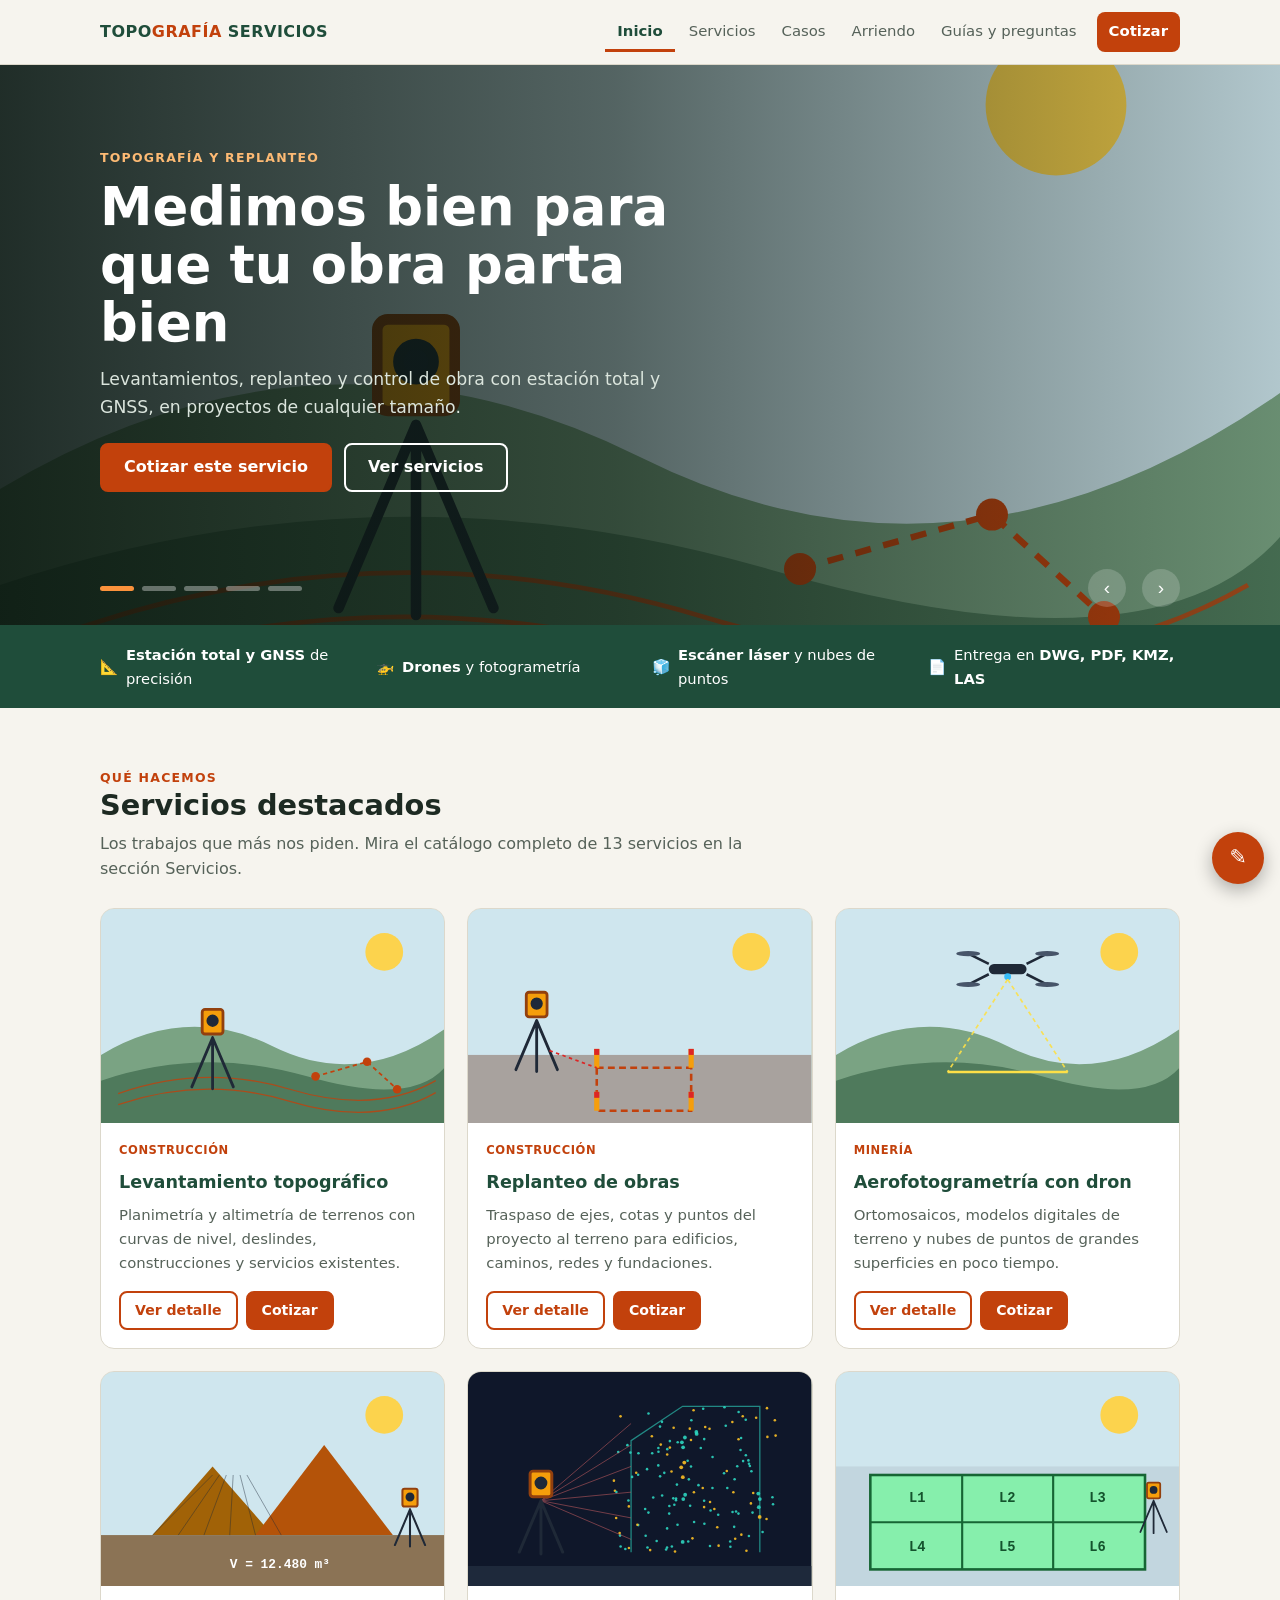
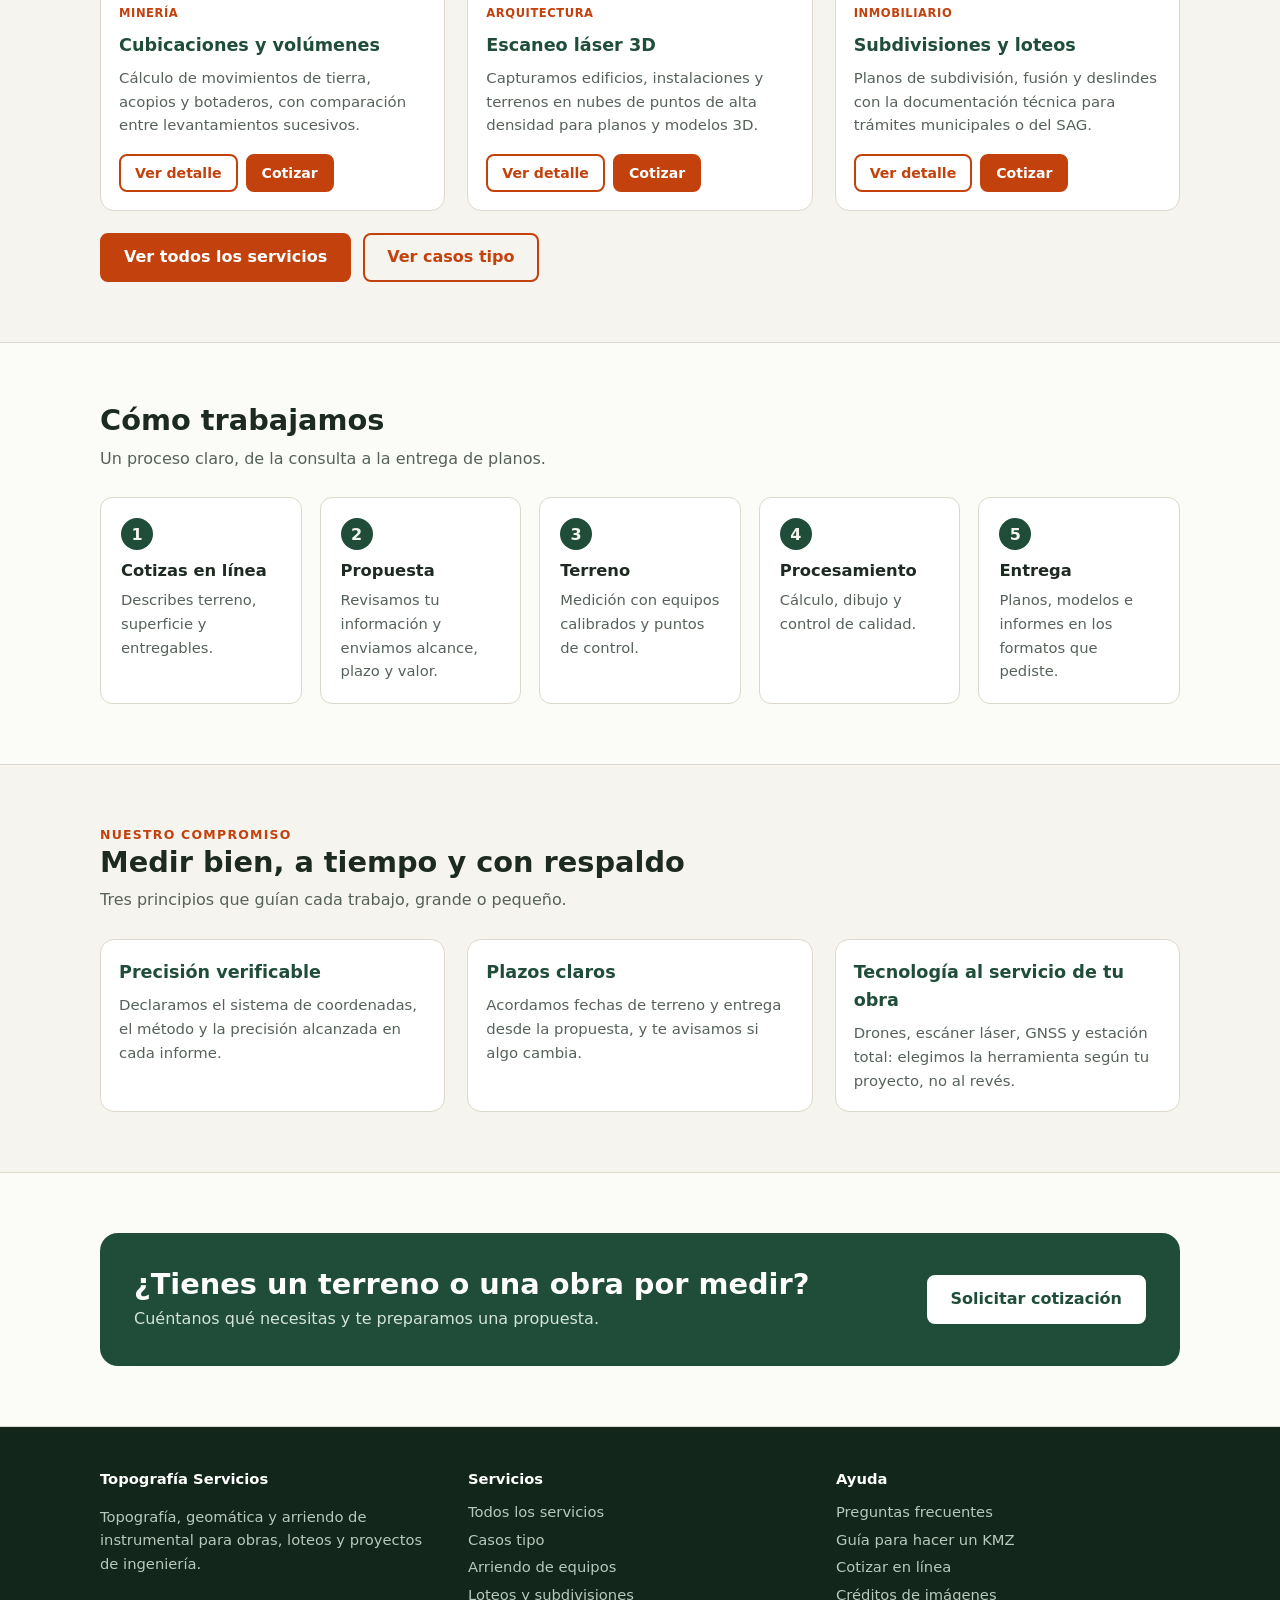
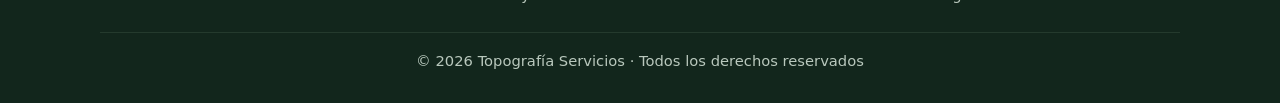
==== commit a6f439e6: "Convertir el sitio en multipágina: nueva portada con fotografías Co-Authored-By: Claude Sonnet 5.5 <" ====
--- a/index.html
+++ b/index.html
@@ -4,201 +4,35 @@
 <meta charset="utf-8">
 <meta name="viewport" content="width=device-width, initial-scale=1">
 <title>Servicios Topográficos | Topografía, drones y escáner láser</title>
-<meta name="description" content="Levantamientos, replanteo, loteos, aerofotogrametría con dron, escáner láser, SIG y arriendo de equipos. Cotiza en línea con información precisa.">
-<style>
-  :root{
-    --bg:#f6f4ee;--panel:#fff;--text:#1d2a22;--muted:#566259;--accent:#c2410c;--green:#1f4d3a;
-    --line:#dcd8cb;--contour:#cfd6c6;--ok:#15803d;--err:#b91c1c;--dark:#12261c;--onDark:#eef3ec;
-  }
-  @media (prefers-color-scheme: dark){
-    :root{--bg:#101712;--panel:#18231c;--text:#e8ece6;--muted:#9aa89e;--accent:#fb923c;--green:#86c3a3;--line:#2a3a30;--contour:#22322a;--ok:#4ade80;--err:#f87171;--dark:#0b130e;--onDark:#eef3ec}
-  }
-  *{box-sizing:border-box} html{scroll-behavior:smooth;scroll-padding-top:70px}
-  body{margin:0;background:var(--bg);color:var(--text);font-family:system-ui,-apple-system,"Segoe UI",Roboto,sans-serif;line-height:1.6}
-  .wrap{max-width:1080px;margin:0 auto;padding:0 20px}
-  a{color:inherit}
-  /* Header */
-  header.nav{position:sticky;top:0;z-index:30;background:color-mix(in srgb,var(--bg) 94%,transparent);backdrop-filter:blur(8px);border-bottom:1px solid var(--line)}
-  header.nav .wrap{display:flex;justify-content:space-between;align-items:center;height:62px;gap:12px}
-  .logo{font-weight:800;letter-spacing:.03em;color:var(--green);text-decoration:none;white-space:nowrap}
-  .logo span{color:var(--accent)}
-  nav.menu{display:flex;align-items:center;gap:4px}
-  nav.menu a{color:var(--muted);text-decoration:none;padding:8px 11px;font-size:.93rem;border-radius:8px}
-  nav.menu a:hover{color:var(--accent)}
-  nav.menu a.cta{background:var(--accent);color:#fff;font-weight:700}
-  #menuBtn{display:none;background:none;border:1px solid var(--line);color:var(--text);border-radius:8px;padding:6px 11px;font-size:1.2rem;cursor:pointer}
-  @media(max-width:860px){
-    #menuBtn{display:block}
-    nav.menu{display:none;position:absolute;top:62px;left:0;right:0;flex-direction:column;align-items:stretch;background:var(--bg);border-bottom:1px solid var(--line);padding:10px 20px 16px}
-    nav.menu.open{display:flex}
-  }
-  /* Buttons */
-  .btn{display:inline-block;padding:12px 22px;border-radius:8px;text-decoration:none;border:2px solid var(--accent);cursor:pointer;font:inherit;font-weight:700;text-align:center}
-  .btn.primary{background:var(--accent);color:#fff}.btn.ghost{color:var(--accent);background:transparent}
-  .btn.small{padding:8px 14px;font-size:.88rem}
-  .btns{display:flex;gap:12px;flex-wrap:wrap;margin-top:22px}
-  /* Hero + carrusel */
-  .hero{position:relative;overflow:hidden;background:var(--dark);color:var(--onDark)}
-  .hero svg.bg{position:absolute;inset:0;width:100%;height:100%;z-index:0;opacity:.3}
-  .slides{position:relative;min-height:520px}
-  .slide{position:absolute;inset:0;display:grid;grid-template-columns:1.1fr .9fr;gap:30px;align-items:center;padding:60px 0 70px;opacity:0;visibility:hidden;transition:opacity .7s,visibility .7s}
-  .slide.on{opacity:1;visibility:visible;position:relative}
-  .slide .txt{max-width:560px}
-  .slide .tag{color:#fdba74;font-weight:700;letter-spacing:.1em;text-transform:uppercase;font-size:.78rem}
-  .slide h1,.slide h2.h1{font-size:clamp(1.9rem,4.6vw,3.2rem);line-height:1.1;margin:10px 0 14px}
-  .slide p{color:#c9d6cc;font-size:1.05rem;margin:0}
-  .slide .art{border-radius:18px;overflow:hidden;border:1px solid rgba(255,255,255,.15);box-shadow:0 24px 50px rgba(0,0,0,.4);aspect-ratio:16/10}
-  .slide .art svg{width:100%;height:100%;display:block}
-  .hero .btn.ghost{color:#fdba74;border-color:#fdba74}
-  .ctrl{position:absolute;left:0;right:0;bottom:18px;z-index:3}
-  .ctrl .wrap{display:flex;align-items:center;gap:10px}
-  .dot{width:34px;height:5px;border-radius:3px;background:rgba(255,255,255,.28);border:0;cursor:pointer;padding:0}
-  .dot.on{background:#fb923c}
-  .arrow{margin-left:auto;background:rgba(255,255,255,.12);color:#fff;border:0;border-radius:50%;width:36px;height:36px;cursor:pointer;font-size:1.1rem}
-  .arrow+.arrow{margin-left:6px}
-  @media(max-width:760px){.slide{grid-template-columns:1fr;padding:40px 0 80px}.slide .art{order:-1;max-height:200px}.slides{min-height:640px}}
-  .trust{background:var(--green);color:#fff}
-  .trust .wrap{display:grid;grid-template-columns:repeat(auto-fit,minmax(190px,1fr));gap:10px 24px;padding:18px 20px}
-  .trust div{font-size:.92rem;display:flex;gap:8px;align-items:center}
-  .trust b{font-size:1.1rem}
-  @media(prefers-color-scheme:dark){.trust{background:#1b3a2b}}
-  /* Secciones */
-  section{padding:64px 0} section.alt{background:color-mix(in srgb,var(--panel) 60%,var(--bg));border-block:1px solid var(--line)}
-  h2{font-size:1.85rem;margin:0 0 8px;line-height:1.2}
-  .sub{color:var(--muted);margin:0 0 26px;max-width:660px}
-  .eyebrow{color:var(--accent);font-weight:700;letter-spacing:.1em;text-transform:uppercase;font-size:.78rem}
-  .filters{display:flex;gap:8px;flex-wrap:wrap;margin-bottom:22px}
-  .chip{border:1px solid var(--line);background:var(--panel);color:var(--text);border-radius:999px;padding:7px 16px;cursor:pointer;font:inherit;font-size:.9rem}
-  .chip.on{background:var(--green);color:var(--bg);border-color:var(--green)}
-  .grid{display:grid;gap:20px;grid-template-columns:repeat(auto-fill,minmax(280px,1fr))}
-  .card{background:var(--panel);border:1px solid var(--line);border-radius:14px;overflow:hidden;display:flex;flex-direction:column;transition:transform .2s,box-shadow .2s}
-  .card:hover{transform:translateY(-4px);box-shadow:0 10px 24px rgba(0,0,0,.13)}
-  .card .img{aspect-ratio:16/10;background:var(--contour);cursor:pointer;overflow:hidden}
-  .card .img svg{width:100%;height:100%;display:block;transition:transform .4s}
-  .card:hover .img svg{transform:scale(1.05)}
-  .card .body{padding:18px;display:flex;flex-direction:column;gap:8px;flex:1}
-  .card h3{margin:0;font-size:1.08rem;color:var(--green)} .card p{margin:0;color:var(--muted);font-size:.93rem}
-  .card .row{display:flex;gap:8px;margin-top:auto;padding-top:8px;flex-wrap:wrap}
-  .pill{display:inline-block;font-size:.72rem;font-weight:700;letter-spacing:.05em;text-transform:uppercase;color:var(--accent)}
-  .badge{font-size:.72rem;background:color-mix(in srgb,var(--accent) 14%,var(--panel));color:var(--accent);border-radius:6px;padding:2px 8px;font-weight:700;width:max-content}
-  .steps{display:grid;gap:18px;grid-template-columns:repeat(auto-fit,minmax(190px,1fr));counter-reset:s}
-  .step{counter-increment:s;background:var(--panel);border:1px solid var(--line);border-radius:12px;padding:20px}
-  .step::before{content:counter(s);display:inline-grid;place-items:center;width:32px;height:32px;border-radius:50%;background:var(--green);color:var(--bg);font-weight:800;margin-bottom:8px}
-  .step h3{margin:0 0 4px;font-size:1.02rem}.step p{margin:0;color:var(--muted);font-size:.92rem}
-  .two{display:grid;gap:30px;grid-template-columns:repeat(auto-fit,minmax(310px,1fr));align-items:center}
-  ul.check{list-style:none;padding:0;margin:0}
-  ul.check li{padding:8px 0 8px 28px;position:relative;border-bottom:1px dashed var(--line)}
-  ul.check li::before{content:"✓";position:absolute;left:0;color:var(--accent);font-weight:800}
-  .art-box{border-radius:16px;overflow:hidden;border:1px solid var(--line);aspect-ratio:16/10}
-  .art-box svg{width:100%;height:100%;display:block}
-  .compare{display:grid;gap:16px;grid-template-columns:repeat(auto-fit,minmax(260px,1fr))}
-  .compare .card .body{gap:6px}
-  /* FAQ */
-  details{background:var(--panel);border:1px solid var(--line);border-radius:12px;padding:0 18px;margin-bottom:10px}
-  summary{cursor:pointer;font-weight:700;padding:14px 0;list-style:none;display:flex;justify-content:space-between;gap:12px}
-  summary::after{content:"+";color:var(--accent);font-size:1.3rem;line-height:1}
-  details[open] summary::after{content:"–"}
-  details p{margin:0 0 14px;color:var(--muted)}
-  ol.kmz{padding-left:22px;color:var(--muted)} ol.kmz li{margin-bottom:6px} ol.kmz b{color:var(--text)}
-  /* Modal */
-  dialog{border:0;border-radius:16px;padding:0;max-width:640px;width:calc(100% - 32px);background:var(--panel);color:var(--text);box-shadow:0 20px 60px rgba(0,0,0,.4)}
-  dialog::backdrop{background:rgba(0,0,0,.55)}
-  dialog .img{aspect-ratio:16/8;background:var(--contour)} dialog .img svg{width:100%;height:100%;display:block}
-  dialog .in{padding:22px} dialog h3{margin:0 0 8px;color:var(--green);font-size:1.4rem}
-  dialog ul{padding-left:18px;color:var(--muted)}
-  .x{position:absolute;right:12px;top:10px;background:rgba(0,0,0,.55);color:#fff;border:0;border-radius:50%;width:34px;height:34px;cursor:pointer;font-size:1.1rem}
-  /* Cotizador */
-  .quote{background:var(--panel);border:1px solid var(--line);border-radius:16px;padding:26px}
-  .progress{display:flex;gap:6px;margin-bottom:22px}
-  .progress div{flex:1;text-align:center;font-size:.8rem;font-weight:700;color:var(--muted);padding-bottom:8px;border-bottom:4px solid var(--line);cursor:default}
-  .progress div.on{color:var(--green);border-color:var(--accent)}.progress div.done{border-color:var(--green);cursor:pointer}
-  .pane{display:none}.pane.on{display:block}
-  fieldset{border:0;padding:0;margin:0 0 18px}legend{font-weight:800;color:var(--green);margin-bottom:10px;padding:0}
-  .f2{display:grid;gap:14px;grid-template-columns:repeat(auto-fit,minmax(220px,1fr))}
-  label{display:block;font-size:.86rem;font-weight:600} label small{font-weight:400;color:var(--muted)}
-  input,select,textarea{width:100%;padding:10px 12px;border:1px solid var(--line);border-radius:8px;background:var(--bg);color:var(--text);font:inherit;margin-top:4px}
-  input:focus,select:focus,textarea:focus,button:focus-visible,summary:focus-visible,a:focus-visible{outline:2px solid var(--accent);outline-offset:2px}
-  input.bad,select.bad{border-color:var(--err)}
-  .err{color:var(--err);font-size:.8rem;min-height:1em;display:block;font-weight:500}
-  textarea{min-height:90px;resize:vertical}
-  .pick{display:grid;gap:10px;grid-template-columns:repeat(auto-fit,minmax(230px,1fr))}
-  .pick label{display:flex;gap:10px;align-items:center;border:1px solid var(--line);border-radius:10px;padding:10px 12px;cursor:pointer;background:var(--bg)}
-  .pick label:has(input:checked){border-color:var(--accent);background:color-mix(in srgb,var(--accent) 10%,var(--bg))}
-  .pick input{width:auto;margin:0}
-  .pick .mini{width:54px;height:36px;border-radius:6px;overflow:hidden;flex:none}.pick .mini svg{width:100%;height:100%;display:block}
-  .cond{border:1px dashed var(--accent);border-radius:12px;padding:14px;margin-bottom:14px}
-  .cond h4{margin:0 0 10px;color:var(--accent);font-size:.95rem}
-  .nav-btns{display:flex;justify-content:space-between;gap:10px;margin-top:10px;flex-wrap:wrap}
-  .summary{background:var(--bg);border:1px solid var(--line);border-radius:12px;padding:16px;font-size:.9rem;white-space:pre-wrap;font-family:ui-monospace,Menlo,Consolas,monospace;max-height:380px;overflow:auto}
-  .est{margin-top:14px;border-left:4px solid var(--green);padding:10px 14px;background:color-mix(in srgb,var(--green) 10%,var(--bg));border-radius:8px;font-size:.92rem}
-  .hint{font-size:.82rem;color:var(--muted)}
-  #fileNames{font-size:.84rem;color:var(--muted);margin-top:6px}
-  .toast{position:fixed;bottom:84px;left:50%;transform:translateX(-50%);background:var(--green);color:var(--bg);padding:10px 18px;border-radius:10px;font-weight:700;opacity:0;pointer-events:none;transition:.3s;z-index:60}
-  .toast.on{opacity:1}
-  .fab{position:fixed;right:16px;bottom:16px;z-index:40;display:flex;flex-direction:column;gap:10px}
-  .fab a{display:grid;place-items:center;width:52px;height:52px;border-radius:50%;background:#16a34a;color:#fff;text-decoration:none;font-weight:800;box-shadow:0 6px 18px rgba(0,0,0,.3)}
-  .fab a.q{background:var(--accent);font-size:1.3rem}
-  .contact-list{list-style:none;padding:0;margin:0 0 14px} .contact-list li{padding:4px 0}
-  footer{background:var(--dark);color:#b9c8bd;padding:40px 0 30px;font-size:.92rem}
-  footer .cols{display:grid;gap:24px;grid-template-columns:repeat(auto-fit,minmax(200px,1fr));margin-bottom:24px}
-  footer h4{color:#fff;margin:0 0 8px} footer a{text-decoration:none;display:block;padding:2px 0} footer a:hover{color:#fdba74}
-  footer .copy{border-top:1px solid #243a2d;padding-top:16px;text-align:center}
-  .rv{opacity:0;transform:translateY(16px);transition:opacity .6s,transform .6s}.rv.in{opacity:1;transform:none}
-  @media(prefers-reduced-motion:reduce){.rv{opacity:1;transform:none;transition:none}.slide{transition:none}html{scroll-behavior:auto}.card,.card .img svg{transition:none}}
-</style>
+<meta name="description" content="Levantamientos, replanteo, loteos, aerofotogrametría con dron, escáner láser, SIG y arriendo de equipos. Cotiza en línea.">
+<link rel="stylesheet" href="styles.css">
 </head>
-<body>
-
-<header class="nav">
-  <div class="wrap">
-    <a class="logo" href="#inicio" id="logo">TOPO<span>GRAFÍA</span> SERVICIOS</a>
-    <button id="menuBtn" aria-label="Abrir menú" aria-expanded="false">☰</button>
-    <nav class="menu" id="menu">
-      <a href="#servicios">Servicios</a>
-      <a href="#casos">Casos</a>
-      <a href="#equipos">Arriendo</a>
-      <a href="#loteos">Loteos</a>
-      <a href="#faq">Preguntas</a>
-      <a href="#kmz">Guía KMZ</a>
-      <a class="cta" href="#cotizar">Cotizar</a>
-    </nav>
-  </div>
-</header>
+<body data-page="home">
+<div id="hdr"></div>
 
 <div class="hero" id="inicio">
-  <svg class="bg" viewBox="0 0 1000 420" preserveAspectRatio="xMidYMid slice" aria-hidden="true" fill="none" stroke="var(--contour)" stroke-width="1.6">
-    <path d="M-20 330C150 240 260 330 420 250S700 180 1020 260"/><path d="M-20 300C150 210 260 300 420 220S700 150 1020 230"/>
-    <path d="M-20 270C150 180 260 270 420 190S700 120 1020 200"/><path d="M-20 240C150 150 260 240 420 160S700 90 1020 170"/>
-    <path d="M-20 210C150 120 260 210 420 130S700 60 1020 140"/><path d="M-20 180C150 90 260 180 420 100S700 30 1020 110"/>
-    <path d="M-20 360C150 270 260 360 420 280S700 210 1020 290"/><path d="M-20 390C150 300 260 390 420 310S700 240 1020 320"/>
-  </svg>
-  <div class="wrap" style="position:relative">
-    <div class="slides" id="slides" aria-roledescription="carrusel" aria-live="off"></div>
-  </div>
+  <div class="slides" id="slides" aria-roledescription="carrusel" aria-live="off"></div>
   <div class="ctrl"><div class="wrap">
     <div id="dots" style="display:flex;gap:8px"></div>
     <button class="arrow" id="prevS" aria-label="Anterior">‹</button><button class="arrow" id="nextS" aria-label="Siguiente">›</button>
   </div></div>
 </div>
-
 <div class="trust"><div class="wrap">
   <div>📐 <span><b>Estación total y GNSS</b> de precisión</span></div>
   <div>🚁 <span><b>Drones</b> y fotogrametría</span></div>
   <div>🧊 <span><b>Escáner láser</b> y nubes de puntos</span></div>
   <div>📄 <span>Entrega en <b>DWG, PDF, KMZ, LAS</b></span></div>
 </div></div>
-
-<section id="servicios">
+<section>
   <div class="wrap">
     <div class="eyebrow">Qué hacemos</div>
-    <h2>Servicios topográficos y de geomática</h2>
-    <p class="sub">Filtra por rubro, revisa el detalle de cada servicio y agrégalo directo a tu cotización.</p>
-    <div class="filters" id="filters"></div>
-    <div class="grid" id="grid"></div>
+    <h2>Servicios destacados</h2>
+    <p class="sub">Los trabajos que más nos piden. Mira el catálogo completo de 13 servicios en la sección Servicios.</p>
+    <div class="grid" id="featured"></div>
+    <div class="btns"><a class="btn primary" href="servicios.html">Ver todos los servicios</a><a class="btn ghost" href="casos.html">Ver casos tipo</a></div>
   </div>
 </section>
-
-<section id="proceso" class="alt">
+<section class="alt">
   <div class="wrap">
     <h2>Cómo trabajamos</h2>
     <p class="sub">Un proceso claro, de la consulta a la entrega de planos.</p>
@@ -211,54 +45,7 @@
     </div>
   </div>
 </section>
-
-<section id="casos">
-  <div class="wrap">
-    <div class="eyebrow">Casos tipo</div>
-    <h2>Ejemplos de alcance según el proyecto</h2>
-    <p class="sub">Así se ve un trabajo típico en cada rubro: qué se mide, con qué método y qué recibes.</p>
-    <div class="filters" id="cfilters"></div>
-    <div class="grid" id="cgrid"></div>
-  </div>
-</section>
-
-<section id="equipos" class="alt">
-  <div class="wrap two">
-    <div>
-      <div class="eyebrow">Equipos</div>
-      <h2>Arriendo de instrumental topográfico</h2>
-      <p class="sub">¿Tu equipo ya sabe medir? Arrienda el instrumental para tus propios trabajos de terreno.</p>
-      <ul class="check">
-        <li>Estaciones totales con trípode y prismas</li>
-        <li>Receptores GNSS / GPS de precisión</li>
-        <li>Niveles automáticos con mira</li>
-        <li>Teodolitos y accesorios</li>
-        <li>Opción con capacitación básica de uso</li>
-      </ul>
-      <div class="btns"><button class="btn primary" data-quote="arriendo">Cotizar arriendo</button></div>
-    </div>
-    <div class="art-box" id="artEquip"></div>
-  </div>
-</section>
-
-<section id="loteos">
-  <div class="wrap">
-    <div class="eyebrow">Guía rápida</div>
-    <h2>Subdividir un predio: urbano o rústico</h2>
-    <p class="sub">El camino de aprobación cambia según dónde está el terreno. Esto es orientativo; confirma tu caso con nosotros antes de partir.</p>
-    <div class="compare">
-      <div class="card rv"><div class="body"><span class="pill">Predio urbano</span><h3>Dentro del límite urbano</h3>
-        <p>Normalmente se tramita en la Dirección de Obras de la municipalidad (DOM), con plano de subdivisión y la documentación técnica que pida el municipio.</p></div></div>
-      <div class="card rv"><div class="body"><span class="pill">Predio rústico</span><h3>Fuera del límite urbano</h3>
-        <p>Suele requerir autorización del SAG, y la inscripción posterior en el Conservador de Bienes Raíces. Hay superficies mínimas que respetar.</p></div></div>
-      <div class="card rv"><div class="body"><span class="pill">Nuestro rol</span><h3>Plano y trabajo en terreno</h3>
-        <p>Levantamos el predio, calculamos los lotes, amojonamos los vértices y entregamos los planos y cuadros de superficie para tu trámite.</p>
-        <div class="row"><button class="btn small primary" data-quote="loteo">Cotizar loteo</button></div></div></div>
-    </div>
-  </div>
-</section>
-
-<section id="nosotros" class="alt">
+<section>
   <div class="wrap">
     <div class="eyebrow">Nuestro compromiso</div>
     <h2>Medir bien, a tiempo y con respaldo</h2>
@@ -270,415 +57,13 @@
     </div>
   </div>
 </section>
-
-<section id="faq">
-  <div class="wrap two" style="align-items:start">
-    <div>
-      <div class="eyebrow">Preguntas frecuentes</div>
-      <h2>Lo que más nos consultan</h2>
-      <p class="sub">Si tu duda no está aquí, escríbenos desde el cotizador.</p>
-    </div>
-    <div>
-      <details><summary>¿Qué necesito para pedir una cotización?</summary><p>Ubicación del terreno, superficie aproximada, para qué usarás el trabajo y, si tienes, planos o coordenadas. Entre más datos, más ajustada la propuesta.</p></details>
-      <details><summary>¿Cuánto demora un levantamiento?</summary><p>Depende de la superficie, el relieve y el método. Con dron, terrenos grandes se miden en horas; el procesamiento y los planos toman unos días adicionales.</p></details>
-      <details><summary>¿Qué precisión se logra?</summary><p>Según el método y el equipo: con GNSS de precisión y estación total se trabaja a nivel centimétrico. Te indicamos la precisión esperada en la propuesta.</p></details>
-      <details><summary>¿En qué formatos entregan los resultados?</summary><p>Planos en DWG y PDF, archivos KMZ para Google Earth, nubes de puntos LAS/XYZ, ortomosaicos GeoTIFF y cuadros de coordenadas en Excel.</p></details>
-      <details><summary>¿Puedo adjuntar mi información?</summary><p>Sí. En el cotizador puedes indicar los archivos que tienes (planos, KMZ, fotos) y los adjuntas al correo que se genera.</p></details>
-    </div>
+<section class="alt">
+  <div class="wrap">
+    <div class="cta-band"><div><h2>¿Tienes un terreno o una obra por medir?</h2><p>Cuéntanos qué necesitas y te preparamos una propuesta.</p></div><a class="btn" href="cotizar.html">Solicitar cotización</a></div>
   </div>
 </section>
 
-<section id="kmz" class="alt">
-  <div class="wrap two" style="align-items:start">
-    <div>
-      <div class="eyebrow">Tutorial</div>
-      <h2>Cómo marcar tu terreno en un archivo KMZ</h2>
-      <p class="sub">Un KMZ nos ayuda a ubicar y dimensionar tu predio sin visita previa. Con Google Earth Pro es muy simple.</p>
-      <ol class="kmz">
-        <li>Abre <b>Google Earth Pro</b> y busca la dirección o el sector del terreno.</li>
-        <li>Usa <b>Agregar &gt; Polígono</b> y dibuja el contorno haciendo clic en cada vértice.</li>
-        <li>Ponle un nombre (por ejemplo, el rol o el nombre del predio) y acepta.</li>
-        <li>En el panel <b>Lugares</b>, clic derecho sobre el polígono y elige <b>Guardar lugar como…</b></li>
-        <li>Selecciona el formato <b>KMZ</b> y guarda. Adjunta el archivo a tu solicitud.</li>
-      </ol>
-    </div>
-    <div class="art-box" id="artKmz"></div>
-  </div>
-</section>
-
-<section id="cotizar">
-  <div class="wrap">
-    <div class="eyebrow">Cotizador</div>
-    <h2>Solicita tu cotización en línea</h2>
-    <p class="sub">Completa los 4 pasos. Tu avance se guarda en este navegador mientras escribes.</p>
-    <div>
-      <div class="quote">
-        <div class="progress" id="progress"><div>1. Contacto</div><div>2. Servicios</div><div>3. Terreno y entregables</div><div>4. Revisión</div></div>
-        <form id="form" novalidate>
-          <div class="pane" data-p="0">
-            <fieldset><legend>Datos de contacto</legend>
-              <div class="f2">
-                <label>Nombre completo *<input name="nombre" autocomplete="name" required><span class="err"></span></label>
-                <label>Tipo de cliente *
-                  <select name="tipo" required><option value="">Selecciona…</option><option>Particular</option><option>Empresa</option><option>Constructora / Inmobiliaria</option><option>Minería / Energía</option><option>Consultora de ingeniería</option><option>Institución pública</option></select><span class="err"></span></label>
-                <label>Empresa u organización <small>(si aplica)</small><input name="empresa" autocomplete="organization"></label>
-                <label>Correo electrónico *<input name="email" type="email" autocomplete="email" required><span class="err"></span></label>
-                <label>Teléfono / WhatsApp *<input name="tel" type="tel" autocomplete="tel" placeholder="+56 9 1234 5678" required><span class="err"></span></label>
-                <label>Medio de contacto preferido<select name="medio"><option>Correo</option><option>WhatsApp</option><option>Llamada</option></select></label>
-              </div>
-            </fieldset>
-          </div>
-
-          <div class="pane" data-p="1">
-            <fieldset><legend>¿Qué servicios necesitas? *</legend>
-              <div class="pick" id="pick"></div><span class="err" id="errSvc"></span>
-            </fieldset>
-          </div>
-
-          <div class="pane" data-p="2">
-            <fieldset><legend>Ubicación y terreno</legend>
-              <div class="f2">
-                <label>Región *<select name="region" required></select><span class="err"></span></label>
-                <label>Comuna *<input name="comuna" required><span class="err"></span></label>
-                <label>Dirección o sector *<input name="direccion" placeholder="Calle, ruta km, fundo, rol de avalúo…" required><span class="err"></span></label>
-                <label>Coordenadas <small>(opcional)</small><input name="coord" placeholder="-34.1700, -70.7400"></label>
-                <label>Superficie aproximada *<input name="sup" type="number" min="0" step="any" required data-skip-rental><span class="err"></span></label>
-                <label>Unidad<select name="unidad"><option>m²</option><option>hectáreas</option><option>km lineales</option></select></label>
-                <label>Tipo de terreno *<select name="relieve" required data-skip-rental><option value="">Selecciona…</option><option>Plano</option><option>Ondulado</option><option>Accidentado / cerro</option><option>Con vegetación densa</option><option>Urbano / construido</option></select><span class="err"></span></label>
-                <label>Acceso al sitio<select name="acceso"><option>Acceso vehicular directo</option><option>Camino de tierra</option><option>Solo a pie</option><option>Requiere autorización / inducción</option></select></label>
-              </div>
-            </fieldset>
-
-            <div id="conds"></div>
-
-            <fieldset><legend>Especificaciones técnicas</legend>
-              <div class="f2">
-                <label>Sistema de coordenadas<select name="datum"><option>UTM WGS84 huso 19S</option><option>UTM SIRGAS-Chile huso 19S</option><option>UTM WGS84 huso 18S</option><option>Local / a definir</option><option>No sé, que lo definan</option></select></label>
-                <label>Precisión requerida<select name="prec"><option>Estándar (±5 cm)</option><option>Alta (±2 cm)</option><option>Referencial (±20 cm)</option><option>No sé</option></select></label>
-                <label>Uso del trabajo *<select name="uso" required><option value="">Selecciona…</option><option>Permiso municipal / DOM</option><option>Proyecto de ingeniería</option><option>Compraventa / regularización</option><option>Control de avance de obra</option><option>Estudio o diagnóstico</option><option>Otro</option></select><span class="err"></span></label>
-                <label>¿Cuentas con información previa?<select name="previo"><option>No</option><option>Sí, planos en PDF</option><option>Sí, archivos DWG</option><option>Sí, archivo KMZ</option><option>Sí, levantamiento anterior</option></select></label>
-                <label>Fecha deseada de inicio<input name="inicio" type="date"></label>
-                <label>Plazo de entrega<select name="plazo"><option>Sin urgencia (2-3 semanas)</option><option>Normal (1-2 semanas)</option><option>Urgente (menos de 1 semana)</option></select></label>
-              </div>
-              <div style="margin-top:14px"><div style="font-weight:700;font-size:.86rem;margin-bottom:6px">Entregables</div><div class="pick" id="entregables"></div></div>
-              <label style="margin-top:14px">Archivos de apoyo <small>(planos, KMZ, fotos, Excel)</small>
-                <input id="files" type="file" multiple accept=".pdf,.dwg,.kmz,.kml,.xls,.xlsx,.csv,.txt,.doc,.docx,.jpg,.jpeg,.png"></label>
-              <div id="fileNames"></div>
-              <div class="hint">Por seguridad del navegador, los archivos no se envían solos: se anotan en la solicitud y los adjuntas al correo o WhatsApp.</div>
-              <label style="margin-top:14px">Observaciones<textarea name="obs" placeholder="Restricciones de horario, riesgos del sitio, hitos existentes, contacto en terreno…"></textarea></label>
-            </fieldset>
-          </div>
-
-          <div class="pane" data-p="3">
-            <fieldset><legend>Revisa tu solicitud</legend>
-              <div class="summary" id="summary"></div>
-              <div class="est" id="est"></div>
-              <div class="btns">
-                <button type="button" class="btn primary" id="sendMail">Enviar por correo</button>
-                <button type="button" class="btn ghost" id="sendWa">Enviar por WhatsApp</button>
-                <button type="button" class="btn ghost" id="copy">Copiar solicitud</button>
-                <button type="button" class="btn ghost" id="dl">Descargar (.txt)</button>
-              </div>
-            </fieldset>
-          </div>
-
-          <div class="nav-btns">
-            <button type="button" class="btn ghost" id="prev">← Anterior</button>
-            <button type="button" class="btn primary" id="next">Siguiente →</button>
-          </div>
-        </form>
-      </div>
-    </div>
-    <div id="contactBox" style="margin-top:26px"></div>
-  </div>
-</section>
-
-<dialog id="dlg">
-  <button class="x" id="dlgClose" aria-label="Cerrar">✕</button>
-  <div class="img" id="dlgImg"></div>
-  <div class="in"><span class="pill" id="dlgTag"></span><h3 id="dlgTitle"></h3><p id="dlgDesc"></p><ul id="dlgList"></ul>
-    <div class="btns"><button class="btn primary" id="dlgAdd">Agregar a mi cotización</button></div></div>
-</dialog>
-<div class="toast" id="toast" role="status"></div>
-<div class="fab" id="fab"><a class="q" href="#cotizar" aria-label="Cotizar">✎</a></div>
-
-<footer>
-  <div class="wrap">
-    <div class="cols">
-      <div><h4 id="fName"></h4><p>Topografía, geomática y arriendo de instrumental para obras, loteos y proyectos de ingeniería.</p></div>
-      <div><h4>Servicios</h4><a href="#servicios">Todos los servicios</a><a href="#casos">Casos tipo</a><a href="#equipos">Arriendo de equipos</a><a href="#loteos">Loteos y subdivisiones</a></div>
-      <div><h4>Ayuda</h4><a href="#faq">Preguntas frecuentes</a><a href="#kmz">Guía para hacer un KMZ</a><a href="#cotizar">Cotizar en línea</a></div>
-      <div id="fContact"><h4>Contacto</h4></div>
-    </div>
-    <div class="copy">© <span id="y"></span> <span id="fName2"></span> · Todos los derechos reservados</div>
-  </div>
-</footer>
-
-<script>
-/* ---------- CONFIGURACIÓN (editar antes de publicar) ---------- */
-var CONFIG = {
-  correo: 'contacto@tuempresa.cl',   // correo que recibe las cotizaciones
-  whatsapp: '56900000000',           // número con código de país, sin + ni espacios
-  empresa: 'Topografía Servicios',
-  telefono: '',                      // opcional, ej: '+56 9 1234 5678'
-  direccion: ''                      // opcional, ej: 'San Bernardo, Región Metropolitana'
-};
-var WA_OK = CONFIG.whatsapp && CONFIG.whatsapp !== '56900000000';
-
-/* ---------- ILUSTRACIONES SVG ---------- */
-var S = {
-  sky:'<rect width="400" height="250" fill="#cfe6ee"/><circle cx="330" cy="50" r="22" fill="#fcd34d"/>',
-  hills:'<path d="M0 170 Q100 110 200 160 T400 140 V250 H0Z" fill="#7aa383"/><path d="M0 200 Q120 160 240 195 T400 185 V250 H0Z" fill="#4f7a5c"/>',
-  tripod:function(x,y,s){s=s||1;return '<g transform="translate('+x+','+y+') scale('+s+')" stroke="#1f2937" stroke-width="3" fill="none" stroke-linecap="round"><path d="M0 0 L-22 52 M0 0 L22 52 M0 0 L0 54"/><rect x="-11" y="-30" width="22" height="26" rx="3" fill="#f59e0b" stroke="#92400e"/><circle cx="0" cy="-18" r="5" fill="#1e293b"/></g>'},
-  rnd:function(i){var x=Math.sin(i*127.1)*43758.5453;return x-Math.floor(x)},
-  svgs:{}
-};
-S.svgs.levantamiento=function(){return S.sky+S.hills+'<g stroke="#c2410c" stroke-width="1.5" fill="none" opacity=".8"><path d="M20 215Q120 180 220 210T390 200"/><path d="M20 228Q120 194 220 224T390 214"/></g>'+S.tripod(130,150,1.1)+'<g fill="#c2410c"><circle cx="250" cy="195" r="5"/><circle cx="310" cy="178" r="5"/><circle cx="345" cy="210" r="5"/></g><path d="M250 195L310 178L345 210" stroke="#c2410c" stroke-dasharray="5 4" fill="none" stroke-width="2"/>'};
-S.svgs.replanteo=function(){return S.sky+'<rect y="170" width="400" height="80" fill="#a8a29e"/><rect x="150" y="185" width="110" height="50" fill="none" stroke="#c2410c" stroke-width="3" stroke-dasharray="8 5"/>'+[150,260].map(function(x){return [185,235].map(function(y){return '<g><rect x="'+(x-3)+'" y="'+(y-22)+'" width="6" height="22" fill="#f59e0b"/><rect x="'+(x-3)+'" y="'+(y-22)+'" width="6" height="7" fill="#dc2626"/></g>'}).join('')}).join('')+S.tripod(80,130,1.1)+'<path d="M95 165 L150 185" stroke="#dc2626" stroke-width="2" stroke-dasharray="4 4"/>'};
-S.svgs.nivelacion=function(){return S.sky+'<path d="M0 190 H400 V250 H0Z" fill="#8b7355"/>'+S.tripod(90,140,1.1)+'<g><rect x="300" y="100" width="14" height="90" fill="#fde68a" stroke="#92400e" stroke-width="2"/>'+[110,125,140,155,170].map(function(y){return '<line x1="300" x2="314" y1="'+y+'" y2="'+y+'" stroke="#92400e" stroke-width="2"/>'}).join('')+'</g><path d="M105 122 H300" stroke="#dc2626" stroke-width="2" stroke-dasharray="6 4"/><text x="150" y="112" font-size="14" fill="#dc2626" font-family="monospace">cota 0.00</text>'};
-S.svgs.cubicacion=function(){return S.sky+'<rect y="190" width="400" height="60" fill="#8b7355"/><path d="M60 190 L130 110 L200 190Z" fill="#a16207"/><path d="M180 190 L260 85 L340 190Z" fill="#b45309"/><g stroke="#1f2937" stroke-width="1" opacity=".5">'+[0,1,2,3,4,5].map(function(i){return '<path d="M'+(60+i*30)+' 190 L'+(130+i*8)+' 120"/>'}).join('')+'</g><text x="150" y="228" font-size="15" fill="#fff" font-family="monospace" font-weight="bold">V = 12.480 m³</text>'+S.tripod(360,160,.8)};
-S.svgs.dron=function(){return S.sky+S.hills+'<g transform="translate(200,70)"><rect x="-22" y="-6" width="44" height="12" rx="6" fill="#1f2937"/><path d="M-22 -6L-46 -18M22 -6L46 -18M-22 6L-46 18M22 6L46 18" stroke="#1f2937" stroke-width="3"/>'+[[-46,-18],[46,-18],[-46,18],[46,18]].map(function(p){return '<ellipse cx="'+p[0]+'" cy="'+p[1]+'" rx="14" ry="3" fill="#475569"/>'}).join('')+'<circle cy="9" r="4" fill="#38bdf8"/></g><path d="M200 82 L130 190 M200 82 L270 190" stroke="#fde047" stroke-width="2" stroke-dasharray="5 4" opacity=".9"/><path d="M130 190 L270 190" stroke="#fde047" stroke-width="3"/>'};
-S.svgs.loteo=function(){return S.sky+'<rect y="110" width="400" height="140" fill="#9ca3af" opacity=".25"/><rect x="40" y="120" width="320" height="110" fill="#86efac" stroke="#166534" stroke-width="3"/><path d="M147 120V230M253 120V230M40 175H360" stroke="#166534" stroke-width="2.5"/><g font-family="monospace" font-size="16" fill="#14532d" font-weight="bold"><text x="85" y="152">L1</text><text x="190" y="152">L2</text><text x="295" y="152">L3</text><text x="85" y="208">L4</text><text x="190" y="208">L5</text><text x="295" y="208">L6</text></g>'+S.tripod(370,150,.7)};
-S.svgs.deslindes=function(){return '<rect width="400" height="250" fill="#ecf3e4"/><g stroke="#cfd6c6" stroke-width="1">'+[0,1,2,3,4,5,6,7].map(function(i){return '<path d="M0 '+(i*34)+'H400M'+(i*58)+' 0V250"/>'}).join('')+'</g><path d="M80 70 L300 50 L340 170 L120 205Z" fill="#bbf7d0" stroke="#166534" stroke-width="3"/>'+[[80,70],[300,50],[340,170],[120,205]].map(function(p){return '<rect x="'+(p[0]-7)+'" y="'+(p[1]-7)+'" width="14" height="14" fill="#dc2626" stroke="#fff" stroke-width="2"/>'}).join('')+'<g font-family="monospace" font-size="13" fill="#14532d" font-weight="bold"><text x="150" y="52">45,20 m</text><text x="318" y="112" transform="rotate(80 318 112)">38,75 m</text><text x="170" y="205">52,10 m</text></g>'+S.tripod(40,170,.7)};
-S.svgs.control=function(){return S.sky+'<rect x="150" y="60" width="90" height="170" fill="#9ca3af" stroke="#4b5563" stroke-width="3"/><g fill="#e5e7eb">'+[0,1,2,3].map(function(r){return [0,1,2].map(function(c){return '<rect x="'+(160+c*28)+'" y="'+(72+r*38)+'" width="18" height="24"/>'}).join('')}).join('')+'</g><path d="M150 60 L158 36" stroke="#c2410c" stroke-width="3"/><rect y="230" width="400" height="20" fill="#6b7280"/><g fill="#c2410c"><circle cx="150" cy="70" r="6"/><circle cx="240" cy="70" r="6"/><circle cx="150" cy="210" r="6"/><circle cx="240" cy="210" r="6"/></g>'+S.tripod(320,170,1)+'<path d="M305 150 L248 72" stroke="#dc2626" stroke-dasharray="5 4" stroke-width="2"/>'};
-S.svgs.gnss=function(){return '<rect width="400" height="250" fill="#0f172a"/><g fill="#fff" opacity=".7"><circle cx="40" cy="30" r="1.5"/><circle cx="120" cy="60" r="1.5"/><circle cx="330" cy="30" r="1.5"/><circle cx="370" cy="90" r="1.5"/><circle cx="70" cy="110" r="1.5"/></g>'+[[90,50],[200,30],[310,60]].map(function(p){return '<g transform="translate('+p[0]+','+p[1]+')"><rect x="-16" y="-8" width="32" height="16" fill="#cbd5e1"/><rect x="-34" y="-5" width="16" height="10" fill="#38bdf8"/><rect x="18" y="-5" width="16" height="10" fill="#38bdf8"/></g><path d="M'+p[0]+' '+(p[1]+10)+' L200 190" stroke="#fde047" stroke-dasharray="4 4" opacity=".7"/>'}).join('')+'<rect y="215" width="400" height="35" fill="#166534"/><g transform="translate(200,190)"><rect x="-4" y="0" width="8" height="26" fill="#475569"/><ellipse cx="0" cy="-2" rx="14" ry="7" fill="#f59e0b" stroke="#92400e" stroke-width="2"/></g>'};
-S.svgs.escaneo=function(){var d='';for(var i=0;i<150;i++){var x=170+S.rnd(i)*190,y=40+S.rnd(i+300)*170,edge=(Math.abs(x-250)<3||Math.abs(x-340)<3||Math.abs(y-70)<3);d+='<circle cx="'+x.toFixed(1)+'" cy="'+y.toFixed(1)+'" r="'+(edge?2.2:1.5)+'" fill="'+(i%3?'#2dd4bf':'#fbbf24')+'" opacity=".9"/>'}
-  var wall='<path d="M190 210 V80 L250 40 L340 40 V210" fill="none" stroke="#2dd4bf" stroke-width="1.5" opacity=".6"/>';
-  var rays='<g stroke="#f87171" stroke-width="1" opacity=".5">'+[60,85,110,140,170,195].map(function(y){return '<path d="M85 150 L190 '+y+'"/>'}).join('')+'</g>';
-  return '<rect width="400" height="250" fill="#0f172a"/>'+wall+d+rays+S.tripod(85,150,1.15)+'<rect y="226" width="400" height="24" fill="#1e293b"/>'};
-S.svgs.arquitectonico=function(){return '<rect width="400" height="250" fill="#1e3a8a"/><g stroke="#fff" stroke-width=".6" opacity=".25">'+[0,1,2,3,4,5,6,7,8,9,10,11,12].map(function(i){return '<path d="M'+(i*32)+' 0V250"/>'}).join('')+[0,1,2,3,4,5,6,7].map(function(i){return '<path d="M0 '+(i*32)+'H400"/>'}).join('')+'</g><g fill="none" stroke="#fff" stroke-width="4"><rect x="70" y="50" width="260" height="150"/><path d="M200 50V130M70 130H200M270 130V200"/></g><g fill="none" stroke="#93c5fd" stroke-width="2"><path d="M200 105 A25 25 0 0 1 225 130" /><path d="M120 200 A25 25 0 0 0 145 175"/></g><path d="M70 225 H330" stroke="#fde047" stroke-width="2"/><path d="M70 218V232M330 218V232" stroke="#fde047" stroke-width="2"/><text x="170" y="244" font-size="14" fill="#fde047" font-family="monospace">12,40 m</text>'};
-S.svgs.sig=function(){return '<rect width="400" height="250" fill="#e8efe6"/>'+[['#93c5fd',150],['#86efac',115],['#fde68a',80]].map(function(l){return '<polygon points="200,'+(l[1]+10)+' 340,'+(l[1]+50)+' 200,'+(l[1]+90)+' 60,'+(l[1]+50)+'" fill="'+l[0]+'" stroke="#334155" stroke-width="1.5" opacity=".92"/>'}).join('')+'<path d="M130 85 q40 -20 70 10 t80 -5" stroke="#c2410c" stroke-width="3" fill="none"/><g transform="translate(250,40)"><path d="M0 0 C-14 -2 -18 -26 0 -34 C18 -26 14 -2 0 0Z" fill="#dc2626" stroke="#fff" stroke-width="2"/><circle cy="-22" r="5" fill="#fff"/></g>'};
-S.svgs.arriendo=function(){return S.sky+'<rect y="190" width="400" height="60" fill="#8b7355"/>'+S.tripod(100,135,1.1)+'<g transform="translate(220,0)"><rect x="-3" y="85" width="6" height="105" fill="#475569"/><ellipse cx="0" cy="82" rx="18" ry="8" fill="#f59e0b" stroke="#92400e" stroke-width="2"/><circle cx="0" cy="190" r="5" fill="#1e293b"/></g><g transform="translate(290,190)"><rect x="0" y="0" width="80" height="40" rx="6" fill="#1f2937"/><rect x="6" y="6" width="68" height="28" rx="4" fill="#374151"/><rect x="28" y="-8" width="24" height="10" rx="4" fill="#1f2937"/></g><text x="30" y="35" font-size="18" fill="#c2410c" font-weight="800" font-family="system-ui">ARRIENDO</text>'};
-function art(key){return '<svg viewBox="0 0 400 250" preserveAspectRatio="xMidYMid slice" role="img" aria-label="Ilustración de '+key+'">'+S.svgs[key]()+'</svg>';}
-
-/* ---------- DATOS ---------- */
-var SERVICIOS=[
- {id:'levantamiento',nombre:'Levantamiento topográfico',rubro:'Construcción',base:350000,desc:'Planimetría y altimetría de terrenos con curvas de nivel, deslindes, construcciones y servicios existentes.',pts:['Curvas de nivel a la equidistancia que necesites','Ubicación de deslindes, edificaciones y arborización','Plano en DWG y PDF georreferenciado']},
- {id:'replanteo',nombre:'Replanteo de obras',rubro:'Construcción',base:280000,desc:'Traspaso de ejes, cotas y puntos del proyecto al terreno para edificios, caminos, redes y fundaciones.',pts:['Marcación de ejes y vértices con estacas o clavos','Control de alineación y cotas','Registro fotográfico y acta de replanteo']},
- {id:'nivelacion',nombre:'Nivelación geométrica',rubro:'Construcción',base:200000,desc:'Control de cotas y pendientes para drenaje, pavimentos, canales y montaje de estructuras.',pts:['Nivelación de ida y vuelta con cierre','Control de pendientes de drenaje y canales','Cuadro de cotas y perfiles']},
- {id:'control',nombre:'Control de obra y deformaciones',rubro:'Construcción',base:380000,desc:'Monitoreo de asentamientos, verticalidad y desplazamientos en estructuras, taludes y excavaciones.',pts:['Prismas y puntos de control monitoreados','Campañas periódicas de medición','Reportes de deformación con gráficos']},
- {id:'cubicacion',nombre:'Cubicaciones y volúmenes',rubro:'Minería',base:320000,desc:'Cálculo de movimientos de tierra, acopios y botaderos, con comparación entre levantamientos sucesivos.',pts:['Volúmenes de corte y relleno','Medición de acopios y botaderos','Informe comparativo entre fechas']},
- {id:'dron',nombre:'Aerofotogrametría con dron',rubro:'Minería',base:450000,desc:'Ortomosaicos, modelos digitales de terreno y nubes de puntos de grandes superficies en poco tiempo.',pts:['Ortomosaico de alta resolución','Modelo digital de terreno y superficie','Nube de puntos y curvas de nivel']},
- {id:'loteo',nombre:'Subdivisiones y loteos',rubro:'Inmobiliario',base:420000,desc:'Planos de subdivisión, fusión y deslindes con la documentación técnica para trámites municipales o del SAG.',pts:['Plano de subdivisión y cuadro de superficies','Amojonamiento de vértices','Documentación técnica para tu trámite']},
- {id:'deslindes',nombre:'Verificación de deslindes',rubro:'Inmobiliario',base:260000,desc:'Comprobamos en terreno dónde están los límites de tu propiedad según títulos y planos, y los dejamos marcados.',pts:['Revisión de títulos y planos existentes','Ubicación y marcación de hitos','Informe con diferencias de superficie']},
- {id:'gnss',nombre:'Topografía satelital GNSS',rubro:'Ingeniería',base:250000,desc:'Amarre de proyectos a la red geodésica y puntos de control con receptores GNSS de precisión.',pts:['Puntos de control con receptor GNSS','Postproceso y ajuste de coordenadas','Monografías de los puntos']},
- {id:'sig',nombre:'Asesoría en SIG',rubro:'Ingeniería',base:300000,desc:'Organizamos tu información espacial en mapas, bases de datos geográficas y análisis para decidir mejor.',pts:['Mapas temáticos y bases de datos geoespaciales','Análisis de superficies, pendientes y cercanías','Visores y entregas en formatos GIS/KMZ']},
- {id:'escaneo',nombre:'Escaneo láser 3D',rubro:'Arquitectura',base:520000,desc:'Capturamos edificios, instalaciones y terrenos en nubes de puntos de alta densidad para planos y modelos 3D.',pts:['Nube de puntos LiDAR / SLAM','Planimetría y cortes a partir del escaneo','Modelo 3D y recorridos virtuales']},
- {id:'arquitectonico',nombre:'Levantamiento arquitectónico',rubro:'Arquitectura',base:380000,desc:'Plantas, cortes y fachadas de construcciones existentes, para remodelaciones, regularizaciones y patrimonio.',pts:['Plantas, cortes y elevaciones acotadas','Planos para regularizar o remodelar','Entrega en DWG y PDF']},
- {id:'arriendo',nombre:'Arriendo de equipos',rubro:'Equipos',base:45000,desc:'Estaciones totales, GNSS, niveles y teodolitos para que midas tú, con o sin capacitación de uso.',pts:['Estaciones totales, GNSS y niveles','Arriendo por día, semana o mes','Capacitación básica opcional']}
-];
-var RUBROS=['Todos'].concat(Array.from(new Set(SERVICIOS.map(function(s){return s.rubro}))));
-var CASOS=[
- {t:'Loteo de un predio rural',cat:'Inmobiliario',svc:'loteo',txt:'Levantamiento del predio, diseño de lotes, amojonamiento y plano para el trámite de subdivisión.',pts:'Plano de subdivisión · cuadro de superficies · hitos'},
- {t:'Replanteo de edificio',cat:'Construcción',svc:'replanteo',txt:'Traspaso de ejes y cotas de fundaciones desde los planos de arquitectura al terreno.',pts:'Ejes marcados · acta de replanteo · control de cotas'},
- {t:'Cubicación mensual de acopios',cat:'Minería',svc:'cubicacion',txt:'Vuelo con dron y cálculo de volúmenes de acopios, comparados con el mes anterior.',pts:'Modelo de superficie · volúmenes · informe comparativo'},
- {t:'Ortofoto de un predio agrícola',cat:'Minería',svc:'dron',txt:'Cobertura aérea completa con ortomosaico y curvas de nivel para planificar riego o caminos.',pts:'Ortomosaico · MDT · curvas de nivel'},
- {t:'Levantamiento de una casa patrimonial',cat:'Arquitectura',svc:'escaneo',txt:'Escaneo láser interior y exterior para generar plantas, cortes y un modelo 3D.',pts:'Nube de puntos · planos · modelo 3D'},
- {t:'Control de excavación y talud',cat:'Construcción',svc:'control',txt:'Mediciones periódicas de puntos para detectar desplazamientos durante la obra.',pts:'Campañas de medición · gráficos de deformación'},
- {t:'Mapa de infraestructura en SIG',cat:'Ingeniería',svc:'sig',txt:'Integración de redes, predios y capas existentes en una base geográfica consultable.',pts:'Base geoespacial · mapas · visor'},
- {t:'Verificación de límites de una propiedad',cat:'Inmobiliario',svc:'deslindes',txt:'Revisión de títulos y marcación de deslindes antes de una compraventa o un cierre.',pts:'Hitos marcados · informe de superficies'}
-];
-var CATS=['Todos'].concat(Array.from(new Set(CASOS.map(function(c){return c.cat}))));
-var REGIONES=['Arica y Parinacota','Tarapacá','Antofagasta','Atacama','Coquimbo','Valparaíso','Metropolitana','O’Higgins','Maule','Ñuble','Biobío','La Araucanía','Los Ríos','Los Lagos','Aysén','Magallanes'];
-var ENTREGABLES=['Plano DWG','Plano PDF','Archivo KMZ / Google Earth','Nube de puntos (LAS/XYZ)','Ortomosaico (GeoTIFF)','Informe técnico','Cuadro de coordenadas (Excel)','Modelo 3D'];
-var CONDICIONALES={
- levantamiento:{t:'Levantamiento',c:[['equidistancia','Equidistancia de curvas','select',['0,5 m','1 m','2 m','5 m']],['detalles','Detalles a levantar','text','Edificios, árboles, postes, cercos…']]},
- replanteo:{t:'Replanteo',c:[['obra','Tipo de obra','select',['Edificio / casa','Camino o pavimento','Redes húmedas / secas','Fundaciones / pilotes','Otra']],['puntos','N.º aproximado de puntos a replantear','number','']]},
- nivelacion:{t:'Nivelación',c:[['largo','Longitud o recorrido a nivelar (m)','number',''],['ptoref','¿Existe punto de cota de referencia (BM)?','select',['Sí','No','No sé']]]},
- cubicacion:{t:'Cubicaciones',c:[['acopios','N.º de acopios o sectores','number',''],['base','¿Tiene levantamiento base anterior?','select',['Sí','No']]]},
- dron:{t:'Aerofotogrametría con dron',c:[['gsd','Resolución deseada (GSD)','select',['2 cm/píxel','5 cm/píxel','10 cm/píxel','No sé']],['vuelo','Restricciones de vuelo cercanas','select',['No hay','Sí, hay aeródromo','Zona poblada','No sé']]]},
- loteo:{t:'Subdivisión / loteo',c:[['zona','Ubicación del predio','select',['Urbano','Rústico','No sé']],['lotes','N.º de lotes proyectados','number',''],['rol','Rol de avalúo del predio','text','000-00']]},
- deslindes:{t:'Verificación de deslindes',c:[['hitos','N.º de vértices o hitos','number',''],['titulos','¿Cuenta con títulos o planos inscritos?','select',['Sí','No','Parcialmente']]]},
- control:{t:'Control de obra y deformaciones',c:[['elemento','Elemento a monitorear','select',['Edificio','Talud / excavación','Muro de contención','Puente / estructura','Otro']],['frecuencia','Frecuencia de medición','select',['Semanal','Quincenal','Mensual','Única vez']]]},
- gnss:{t:'Georreferenciación GNSS',c:[['npc','N.º de puntos de control','number',''],['ppp','¿Necesita certificación de precisión?','select',['Sí','No']]]},
- sig:{t:'Asesoría en SIG',c:[['entrega','Tipo de entrega','select',['Mapa temático','Base de datos geoespacial','Visor web','Análisis espacial']],['capas','Información que ya tienes','text','Shapes, KMZ, planillas…']]},
- escaneo:{t:'Escaneo láser 3D',c:[['ambiente','Ambiente a escanear','select',['Interior','Exterior','Interior y exterior']],['area','Área aproximada a escanear (m²)','number','']]},
- arquitectonico:{t:'Levantamiento arquitectónico',c:[['alcance','Alcance','select',['Plantas','Plantas y cortes','Plantas, cortes y fachadas']],['pisos','N.º de pisos','number','']]},
- arriendo:{t:'Arriendo de equipos',c:[['equipo','Equipo requerido','select',['Estación total','Receptor GNSS','Nivel automático','Teodolito','Varios']],['dias','Días de arriendo','number','3'],['capac','¿Requiere capacitación?','select',['No','Sí, básica en terreno']]]}
-};
-
-/* ---------- UTILIDADES ---------- */
-var $=function(s,r){return (r||document).querySelector(s)},$$=function(s,r){return Array.from((r||document).querySelectorAll(s))};
-var state={svc:new Set(),step:0,filter:'Todos',cfilter:'Todos',current:null,files:[]};
-var form=$('#form');
-function toast(m){var t=$('#toast');t.textContent=m;t.classList.add('on');clearTimeout(toast._t);toast._t=setTimeout(function(){t.classList.remove('on')},2200);}
-function lsGet(k){try{return localStorage.getItem(k)}catch(e){return null}}
-function lsSet(k,v){try{localStorage.setItem(k,v)}catch(e){}}
-function lsDel(k){try{localStorage.removeItem(k)}catch(e){}}
-function svcById(id){return SERVICIOS.find(function(s){return s.id===id})}
-function onlyRental(){return state.svc.size>0&&Array.from(state.svc).every(function(i){return i==='arriendo'})}
-
-/* ---------- MARCA Y CONTACTO ---------- */
-$('#y').textContent=new Date().getFullYear();
-$('#fName').textContent=CONFIG.empresa;$('#fName2').textContent=CONFIG.empresa;
-(function(){
-  var rows=[];
-  rows.push('<a href="mailto:'+CONFIG.correo+'">'+CONFIG.correo+'</a>');
-  if(CONFIG.telefono)rows.push('<a href="tel:'+CONFIG.telefono.replace(/[^+\d]/g,'')+'">'+CONFIG.telefono+'</a>');
-  if(CONFIG.direccion)rows.push('<span>'+CONFIG.direccion+'</span>');
-  $('#fContact').insertAdjacentHTML('beforeend',rows.join(''));
-  if(WA_OK)$('#fab').insertAdjacentHTML('afterbegin','<a href="https://wa.me/'+CONFIG.whatsapp+'" target="_blank" rel="noopener" aria-label="WhatsApp">WA</a>');
-  var cb=$('#contactBox');
-  cb.innerHTML='<h3 style="margin:0 0 8px">¿Prefieres escribirnos directo?</h3><ul class="contact-list">'+rows.map(function(r){return '<li>'+r+'</li>'}).join('')+'</ul>';
-  if(!WA_OK)$('#sendWa').style.display='none';
-})();
-
-/* ---------- MENÚ MÓVIL ---------- */
-$('#menuBtn').onclick=function(){var o=$('#menu').classList.toggle('open');this.setAttribute('aria-expanded',o)};
-$('#menu').addEventListener('click',function(e){if(e.target.tagName==='A'){$('#menu').classList.remove('open');$('#menuBtn').setAttribute('aria-expanded','false')}});
-
-/* ---------- CARRUSEL ---------- */
-var SLIDES=[
- {tag:'Topografía y replanteo',h:'Medimos bien para que tu obra parta bien',p:'Levantamientos, replanteo y control de obra con estación total y GNSS, en proyectos de cualquier tamaño.',art:'levantamiento',svc:'levantamiento'},
- {tag:'Aerofotogrametría',h:'Tu terreno completo, visto desde el aire',p:'Ortofotos, modelos de terreno y cubicaciones con drones. Más superficie medida en menos tiempo.',art:'dron',svc:'dron'},
- {tag:'Escaneo láser 3D',h:'Nubes de puntos para planos y modelos precisos',p:'Edificios, instalaciones y terrenos capturados con escáner láser, listos para tu proyecto.',art:'escaneo',svc:'escaneo'},
- {tag:'Loteos y subdivisiones',h:'Del predio completo a lotes listos para tramitar',p:'Planos, cuadros de superficie y amojonamiento para tu subdivisión.',art:'loteo',svc:'loteo'},
- {tag:'Arriendo de equipos',h:'Instrumental topográfico para tus propios trabajos',p:'Estaciones totales, GNSS y niveles por día, semana o mes, con capacitación opcional.',art:'arriendo',svc:'arriendo'}
-];
-var si=0,timer=null,reduce=window.matchMedia&&matchMedia('(prefers-reduced-motion: reduce)').matches;
-$('#slides').innerHTML=SLIDES.map(function(s,i){
-  var H=i===0?'h1':'h2 class="h1"';var Hc=i===0?'h1':'h2';
-  return '<div class="slide'+(i===0?' on':'')+'" role="group" aria-label="'+(i+1)+' de '+SLIDES.length+'"><div class="txt"><div class="tag">'+s.tag+'</div><'+H+'>'+s.h+'</'+Hc+'><p>'+s.p+'</p><div class="btns"><button class="btn primary" data-quote="'+s.svc+'">Cotizar este servicio</button><a class="btn ghost" href="#servicios">Ver todos los servicios</a></div></div><div class="art">'+art(s.art)+'</div></div>';
-}).join('');
-$('#dots').innerHTML=SLIDES.map(function(s,i){return '<button class="dot'+(i===0?' on':'')+'" aria-label="Ir a la diapositiva '+(i+1)+'" data-i="'+i+'"></button>'}).join('');
-function goSlide(n){si=(n+SLIDES.length)%SLIDES.length;$$('.slide').forEach(function(e,i){e.classList.toggle('on',i===si)});$$('.dot').forEach(function(e,i){e.classList.toggle('on',i===si)});}
-function startAuto(){stopAuto();if(!reduce)timer=setInterval(function(){goSlide(si+1)},6500)}
-function stopAuto(){clearInterval(timer)}
-$('#dots').onclick=function(e){var b=e.target.closest('[data-i]');if(b){goSlide(+b.dataset.i);startAuto()}};
-$('#prevS').onclick=function(){goSlide(si-1);startAuto()};$('#nextS').onclick=function(){goSlide(si+1);startAuto()};
-$('#inicio').addEventListener('mouseenter',stopAuto);$('#inicio').addEventListener('mouseleave',startAuto);
-$('#inicio').addEventListener('focusin',stopAuto);$('#inicio').addEventListener('focusout',startAuto);
-startAuto();
-
-/* ---------- ATAJOS "COTIZAR ESTE SERVICIO" ---------- */
-document.addEventListener('click',function(e){var b=e.target.closest('[data-quote]');if(!b)return;
-  toggleSvc(b.dataset.quote,true,true);document.getElementById('cotizar').scrollIntoView({behavior:reduce?'auto':'smooth'});});
-
-/* ---------- CATÁLOGO ---------- */
-function renderFilters(){$('#filters').innerHTML=RUBROS.map(function(r){return '<button class="chip'+(r===state.filter?' on':'')+'" data-r="'+r+'">'+r+'</button>'}).join('');}
-function renderGrid(){
-  var list=SERVICIOS.filter(function(s){return state.filter==='Todos'||s.rubro===state.filter});
-  $('#grid').innerHTML=list.map(function(s){var on=state.svc.has(s.id);
-    return '<article class="card"><div class="img" data-info="'+s.id+'">'+art(s.id)+'</div><div class="body"><span class="pill">'+s.rubro+'</span><h3>'+s.nombre+'</h3><p>'+s.desc+'</p><div class="row"><button class="btn small ghost" data-info="'+s.id+'">Ver detalle</button><button class="btn small '+(on?'ghost':'primary')+'" data-add="'+s.id+'">'+(on?'✓ Agregado':'Cotizar')+'</button></div></div></article>'}).join('');
-}
-$('#filters').addEventListener('click',function(e){var b=e.target.closest('[data-r]');if(!b)return;state.filter=b.dataset.r;renderFilters();renderGrid();});
-$('#grid').addEventListener('click',function(e){
-  var i=e.target.closest('[data-info]');if(i){openInfo(i.dataset.info);return;}
-  var a=e.target.closest('[data-add]');if(a)toggleSvc(a.dataset.add);
-});
-function toggleSvc(id,force,quiet){
-  var was=state.svc.has(id);
-  if(force===true)state.svc.add(id);else if(force===false)state.svc.delete(id);else(was?state.svc.delete(id):state.svc.add(id));
-  renderGrid();syncPick();renderConds();save();
-  if(!quiet)toast(state.svc.has(id)?'Agregado a tu cotización':'Quitado de tu cotización');
-  else if(!was)toast('Servicio agregado al cotizador');
-}
-/* Casos */
-function renderCFilters(){$('#cfilters').innerHTML=CATS.map(function(r){return '<button class="chip'+(r===state.cfilter?' on':'')+'" data-c="'+r+'">'+r+'</button>'}).join('');}
-function renderCasos(){
-  var list=CASOS.filter(function(c){return state.cfilter==='Todos'||c.cat===state.cfilter});
-  $('#cgrid').innerHTML=list.map(function(c){
-    return '<article class="card"><div class="img" data-info="'+c.svc+'">'+art(c.svc)+'</div><div class="body"><span class="badge">Caso tipo</span><span class="pill">'+c.cat+'</span><h3>'+c.t+'</h3><p>'+c.txt+'</p><p style="font-size:.84rem"><b>Entregas:</b> '+c.pts+'</p><div class="row"><button class="btn small primary" data-quote="'+c.svc+'">Cotizar algo así</button></div></div></article>'}).join('');
-}
-$('#cfilters').addEventListener('click',function(e){var b=e.target.closest('[data-c]');if(!b)return;state.cfilter=b.dataset.c;renderCFilters();renderCasos();});
-/* Modal */
-function openInfo(id){var s=svcById(id);state.current=id;
-  $('#dlgImg').innerHTML=art(id);$('#dlgTag').textContent=s.rubro;$('#dlgTitle').textContent=s.nombre;$('#dlgDesc').textContent=s.desc;
-  $('#dlgList').innerHTML=s.pts.map(function(p){return '<li>'+p+'</li>'}).join('');
-  $('#dlgAdd').textContent=state.svc.has(id)?'Quitar de mi cotización':'Agregar a mi cotización';$('#dlg').showModal();}
-$('#dlgClose').onclick=function(){$('#dlg').close()};
-$('#dlg').addEventListener('click',function(e){if(e.target===this)this.close()});
-$('#dlgAdd').onclick=function(){var had=state.svc.has(state.current);toggleSvc(state.current);$('#dlg').close();if(!had)document.getElementById('cotizar').scrollIntoView({behavior:reduce?'auto':'smooth'});};
-$('#artEquip').innerHTML=art('arriendo');
-$('#artKmz').innerHTML=art('deslindes');
-
-/* ---------- FORMULARIO ---------- */
-$('select[name=region]').innerHTML='<option value="">Selecciona…</option>'+REGIONES.map(function(r){return '<option>'+r+'</option>'}).join('');
-$('#pick').innerHTML=SERVICIOS.map(function(s){return '<label><input type="checkbox" value="'+s.id+'"><span class="mini">'+art(s.id)+'</span><span>'+s.nombre+'</span></label>'}).join('');
-$('#entregables').innerHTML=ENTREGABLES.map(function(e){return '<label><input type="checkbox" name="ent" value="'+e+'"><span>'+e+'</span></label>'}).join('');
-$('#pick').addEventListener('change',function(e){if(e.target.type==='checkbox')toggleSvc(e.target.value,e.target.checked);});
-function syncPick(){$$('#pick input').forEach(function(i){i.checked=state.svc.has(i.value)});}
-function renderConds(){
-  var keep={};$$('#conds [name]').forEach(function(i){keep[i.name]=i.value});
-  $('#conds').innerHTML=Array.from(state.svc).map(function(id){var c=CONDICIONALES[id];
-    return '<div class="cond"><h4>Detalles de: '+c.t+'</h4><div class="f2">'+c.c.map(function(f){var n=id+'_'+f[0],v=keep[n]!==undefined?keep[n]:(f[2]==='number'&&f[3]?f[3]:''),h='<label>'+f[1];
-      if(f[2]==='select')h+='<select name="'+n+'">'+f[3].map(function(o){return '<option'+(o===v?' selected':'')+'>'+o+'</option>'}).join('')+'</select>';
-      else h+='<input name="'+n+'" type="'+f[2]+'" value="'+v+'" placeholder="'+(f[2]==='number'?'':f[3]||'')+'">';
-      return h+'</label>'}).join('')+'</div></div>'}).join('');
-}
-function showStep(n){state.step=n;
-  $$('.pane').forEach(function(p){p.classList.toggle('on',+p.dataset.p===n)});
-  $$('#progress div').forEach(function(d,i){d.classList.toggle('on',i===n);d.classList.toggle('done',i<n)});
-  $('#prev').style.visibility=n===0?'hidden':'visible';
-  $('#next').style.display=n===3?'none':'inline-block';
-  if(n===3)buildSummary();
-}
-function validate(n){
-  var ok=true,rent=onlyRental();
-  $$('.pane[data-p="'+n+'"] [required]').forEach(function(i){
-    var skip=rent&&i.hasAttribute('data-skip-rental');
-    var e=i.parentElement.querySelector('.err');
-    var bad=!skip&&(!i.value.trim()||(i.type==='email'&&!/^\S+@\S+\.\S+$/.test(i.value))||(i.type==='tel'&&i.value.replace(/\D/g,'').length<8));
-    i.classList.toggle('bad',bad);if(e)e.textContent=bad?(i.type==='email'?'Correo no válido':i.type==='tel'?'Teléfono no válido':'Campo obligatorio'):'';if(bad)ok=false;});
-  if(n===1){var bad=state.svc.size===0;$('#errSvc').textContent=bad?'Selecciona al menos un servicio':'';if(bad)ok=false;}
-  if(!ok){var f=$('.pane.on .bad')||$('#errSvc');f.scrollIntoView({block:'center',behavior:'smooth'});}
-  return ok;
-}
-$('#next').onclick=function(){if(validate(state.step)){showStep(state.step+1);document.getElementById('cotizar').scrollIntoView({behavior:reduce?'auto':'smooth'});}};
-$('#prev').onclick=function(){showStep(state.step-1)};
-$$('#progress div').forEach(function(d,i){d.onclick=function(){if(i<state.step)showStep(i)}});
-form.addEventListener('submit',function(e){e.preventDefault()});
-$('#files').addEventListener('change',function(){state.files=Array.from(this.files).map(function(f){return f.name});
-  $('#fileNames').textContent=state.files.length?'Archivos: '+state.files.join(', '):'';save();});
-
-/* ---------- RESUMEN / ESTIMADO ---------- */
-function data(){var f=new FormData(form),o={};f.forEach(function(v,k){if(k!=='ent')o[k]=v});o.ent=f.getAll('ent');return o;}
-function buildText(){
-  var d=data(),L=[],rent=onlyRental();
-  L.push('SOLICITUD DE COTIZACIÓN - '+CONFIG.empresa,'Fecha: '+new Date().toLocaleDateString('es-CL'),'');
-  L.push('== CONTACTO ==','Nombre: '+d.nombre,'Tipo de cliente: '+d.tipo,'Empresa: '+(d.empresa||'-'),'Correo: '+d.email,'Teléfono: '+d.tel,'Contacto preferido: '+d.medio,'');
-  L.push('== SERVICIOS ==');
-  Array.from(state.svc).forEach(function(id){var c=CONDICIONALES[id];L.push('* '+c.t);c.c.forEach(function(f){var v=d[id+'_'+f[0]];if(v)L.push('    - '+f[1]+': '+v)})});
-  L.push('','== UBICACIÓN'+(rent?'':' Y TERRENO')+' ==','Región: '+d.region,'Comuna: '+d.comuna,'Dirección / sector: '+d.direccion,'Coordenadas: '+(d.coord||'-'));
-  if(!rent)L.push('Superficie: '+d.sup+' '+d.unidad,'Tipo de terreno: '+d.relieve,'Acceso: '+d.acceso);
-  L.push('','== ESPECIFICACIONES ==','Sistema de coordenadas: '+d.datum,'Precisión requerida: '+d.prec,'Uso del trabajo: '+d.uso,'Información previa: '+d.previo,'Inicio deseado: '+(d.inicio||'-'),'Plazo: '+d.plazo,'Entregables: '+(d.ent.length?d.ent.join(', '):'-'),'Archivos que adjuntaré: '+(state.files.length?state.files.join(', '):'-'),'','Observaciones: '+(d.obs||'-'));
-  return L.join('\n');
-}
-function estimate(){
-  var d=data(),base=0,rental=0;
-  state.svc.forEach(function(id){if(id==='arriendo')rental+=svcById(id).base*Math.max(1,+d.arriendo_dias||1);else base+=svcById(id).base});
-  var m2=+d.sup||0;if(d.unidad==='hectáreas')m2*=10000;if(d.unidad==='km lineales')m2*=3000;
-  var fs=m2>50000?1.6:m2>10000?1.3:m2>2000?1.1:1;
-  var fr={'Plano':1,'Ondulado':1.1,'Accidentado / cerro':1.3,'Con vegetación densa':1.25,'Urbano / construido':1.15}[d.relieve]||1;
-  var fp={'Referencial (±20 cm)':.9,'Alta (±2 cm)':1.25}[d.prec]||1;
-  var fu=d.plazo&&d.plazo.indexOf('Urgente')===0?1.25:1;
-  var v=base*fs*fr*fp*fu;if(state.svc.size>1&&base>0)v*=.92;v+=rental;
-  var lo=Math.round(v*.85/10000)*10000,hi=Math.round(v*1.15/10000)*10000,f=function(n){return '$'+n.toLocaleString('es-CL')};
-  return 'Estimación referencial: <b>'+f(lo)+' – '+f(hi)+'</b> + IVA. Es solo una guía; el valor final se confirma tras revisar tu información.';
-}
-function buildSummary(){$('#summary').textContent=buildText();$('#est').innerHTML=estimate();}
-function subject(){return 'Cotización: '+Array.from(state.svc).map(function(i){return CONDICIONALES[i].t}).join(', ')}
-$('#sendMail').onclick=function(){location.href='mailto:'+CONFIG.correo+'?subject='+encodeURIComponent(subject())+'&body='+encodeURIComponent(buildText());lsDel('topo_form2');};
-$('#sendWa').onclick=function(){window.open('https://wa.me/'+CONFIG.whatsapp+'?text='+encodeURIComponent(buildText()),'_blank','noopener');};
-$('#copy').onclick=function(){if(navigator.clipboard)navigator.clipboard.writeText(buildText()).then(function(){toast('Solicitud copiada')},function(){toast('No se pudo copiar')});else toast('No se pudo copiar');};
-$('#dl').onclick=function(){var a=document.createElement('a');a.href=URL.createObjectURL(new Blob([buildText()],{type:'text/plain;charset=utf-8'}));a.download='solicitud-cotizacion.txt';a.click();URL.revokeObjectURL(a.href);};
-
-/* ---------- AUTOGUARDADO ---------- */
-function save(){var o={};new FormData(form).forEach(function(v,k){if(k==='ent'){(o.ent=o.ent||[]).push(v)}else o[k]=v});lsSet('topo_form2',JSON.stringify({d:o,svc:Array.from(state.svc),files:state.files}))}
-function load(){try{var s=JSON.parse(lsGet('topo_form2')||'null');if(!s)return;state.svc=new Set((s.svc||[]).filter(function(i){return CONDICIONALES[i]}));state.files=s.files||[];renderConds();
-  Object.keys(s.d).forEach(function(k){if(k==='ent')return;var el=form.elements[k];if(el&&el.type!=='checkbox')el.value=s.d[k]});
-  (s.d.ent||[]).forEach(function(v){var i=$('#entregables input[value="'+v+'"]');if(i)i.checked=true});
-  if(state.files.length)$('#fileNames').textContent='Archivos (selecciónalos de nuevo para adjuntar): '+state.files.join(', ');}catch(e){}}
-form.addEventListener('input',save);form.addEventListener('change',save);
-
-/* ---------- ANIMACIÓN AL HACER SCROLL ---------- */
-function reveal(){var els=$$('.rv:not(.in)');
-  if(!('IntersectionObserver' in window)||reduce){els.forEach(function(e){e.classList.add('in')});return}
-  var io=new IntersectionObserver(function(es){es.forEach(function(e){if(e.isIntersecting){e.target.classList.add('in');io.unobserve(e.target)}})},{threshold:.15});
-  els.forEach(function(e){io.observe(e)});}
-
-/* ---------- INICIO ---------- */
-renderFilters();renderCFilters();load();renderGrid();renderCasos();syncPick();showStep(0);reveal();
-</script>
+<div id="ftr"></div>
+<script src="app.js"></script>
 </body>
 </html>
--- a/styles.css
+++ b/styles.css
@@ -0,0 +1,147 @@
+:root{--bg:#f6f4ee;--panel:#fff;--text:#1d2a22;--muted:#566259;--accent:#c2410c;--green:#1f4d3a;--line:#dcd8cb;--contour:#cfd6c6;--ok:#15803d;--err:#b91c1c;--dark:#12261c;--onDark:#eef3ec}
+@media (prefers-color-scheme:dark){:root{--bg:#101712;--panel:#18231c;--text:#e8ece6;--muted:#9aa89e;--accent:#fb923c;--green:#86c3a3;--line:#2a3a30;--contour:#22322a;--ok:#4ade80;--err:#f87171;--dark:#0b130e}}
+*{box-sizing:border-box}html{scroll-behavior:smooth;scroll-padding-top:72px}
+body{margin:0;background:var(--bg);color:var(--text);font-family:system-ui,-apple-system,"Segoe UI",Roboto,sans-serif;line-height:1.6;overflow-x:hidden}
+img{max-width:100%}
+.wrap{max-width:1120px;margin:0 auto;padding:0 20px}
+a{color:inherit}
+/* Cabecera */
+header.nav{position:sticky;top:0;z-index:30;background:color-mix(in srgb,var(--bg) 94%,transparent);backdrop-filter:blur(8px);border-bottom:1px solid var(--line)}
+header.nav .wrap{display:flex;justify-content:space-between;align-items:center;height:64px;gap:12px}
+.logo{font-weight:800;letter-spacing:.03em;color:var(--green);text-decoration:none;white-space:nowrap}.logo span{color:var(--accent)}
+nav.menu{display:flex;align-items:center;gap:2px}
+nav.menu a{color:var(--muted);text-decoration:none;padding:8px 12px;font-size:.93rem;border-radius:8px}
+nav.menu a:hover{color:var(--accent)}
+nav.menu a.act{color:var(--green);font-weight:700;box-shadow:inset 0 -3px 0 var(--accent);border-radius:0}
+nav.menu a.cta{background:var(--accent);color:#fff;font-weight:700;border-radius:8px;box-shadow:none;margin-left:6px}
+nav.menu a.cta b{background:#fff;color:var(--accent);border-radius:999px;padding:0 7px;margin-left:4px;font-size:.8rem}
+#menuBtn{display:none;background:none;border:1px solid var(--line);color:var(--text);border-radius:8px;padding:6px 11px;font-size:1.2rem;cursor:pointer}
+@media(max-width:900px){#menuBtn{display:block}
+nav.menu{display:none;position:absolute;top:64px;left:0;right:0;flex-direction:column;align-items:stretch;background:var(--bg);border-bottom:1px solid var(--line);padding:10px 20px 16px}
+nav.menu.open{display:flex}nav.menu a.act{box-shadow:none;background:color-mix(in srgb,var(--accent) 10%,var(--bg))}nav.menu a.cta{margin:6px 0 0}}
+/* Botones */
+.btn{display:inline-block;padding:12px 22px;border-radius:8px;text-decoration:none;border:2px solid var(--accent);cursor:pointer;font:inherit;font-weight:700;text-align:center;line-height:1.3}
+.btn.primary{background:var(--accent);color:#fff}.btn.ghost{color:var(--accent);background:transparent}.btn.small{padding:8px 14px;font-size:.88rem}
+.btns{display:flex;gap:12px;flex-wrap:wrap;margin-top:22px}
+/* Portada */
+.hero{position:relative;overflow:hidden;background:var(--dark);color:#fff}
+.slides{position:relative;min-height:560px}
+.slide{position:absolute;inset:0;opacity:0;visibility:hidden;transition:opacity .8s,visibility .8s}
+.slide.on{opacity:1;visibility:visible;position:relative;min-height:560px}
+.slide>img,.slide>.fallback{position:absolute;inset:0;width:100%;height:100%;object-fit:cover}
+.slide::after{content:"";position:absolute;inset:0;background:linear-gradient(90deg,rgba(8,20,13,.88) 0%,rgba(8,20,13,.62) 48%,rgba(8,20,13,.15) 100%)}
+.slide .wrap{position:relative;z-index:2;min-height:560px;display:flex;align-items:center;padding-bottom:50px}
+.slide .txt{max-width:580px}
+.tag{color:#fdba74;font-weight:700;letter-spacing:.1em;text-transform:uppercase;font-size:.78rem}
+.slide h1,.slide h2.h1{font-size:clamp(1.9rem,4.8vw,3.3rem);line-height:1.1;margin:10px 0 14px}
+.slide p{color:#dbe5dd;font-size:1.08rem;margin:0}
+.hero .btn.ghost{color:#fff;border-color:#fff}
+.ctrl{position:absolute;left:0;right:0;bottom:18px;z-index:5}
+.ctrl .wrap{display:flex;align-items:center;gap:10px}
+.dot{width:34px;height:5px;border-radius:3px;background:rgba(255,255,255,.35);border:0;cursor:pointer;padding:0}.dot.on{background:#fb923c}
+.arrow{margin-left:auto;background:rgba(255,255,255,.18);color:#fff;border:0;border-radius:50%;width:38px;height:38px;cursor:pointer;font-size:1.2rem}.arrow+.arrow{margin-left:6px}
+@media(max-width:700px){.slides,.slide.on,.slide .wrap{min-height:520px}.slide::after{background:linear-gradient(180deg,rgba(8,20,13,.55),rgba(8,20,13,.9))}.slide .wrap{align-items:flex-end;padding-bottom:70px}}
+/* Encabezado de páginas internas */
+.phead{position:relative;background:var(--dark);color:#fff;overflow:hidden}
+.phead>img,.phead>.fallback{position:absolute;inset:0;width:100%;height:100%;object-fit:cover}
+.phead::after{content:"";position:absolute;inset:0;background:linear-gradient(90deg,rgba(8,20,13,.9),rgba(8,20,13,.55))}
+.phead .wrap{position:relative;z-index:2;padding-top:54px;padding-bottom:54px}
+.phead h1{font-size:clamp(1.8rem,4.2vw,2.8rem);line-height:1.15;margin:8px 0 10px}
+.phead p{margin:0;max-width:640px;color:#dbe5dd;font-size:1.05rem}
+.crumb{font-size:.85rem;color:#c9d6cc}.crumb a{text-decoration:none}.crumb a:hover{text-decoration:underline}
+.trust{background:var(--green);color:#fff}
+.trust .wrap{display:grid;grid-template-columns:repeat(auto-fit,minmax(200px,1fr));gap:10px 24px;padding:18px 20px}
+.trust div{font-size:.92rem;display:flex;gap:8px;align-items:center}
+@media(prefers-color-scheme:dark){.trust{background:#1b3a2b}}
+/* Secciones */
+section{padding:60px 0}section.alt{background:color-mix(in srgb,var(--panel) 60%,var(--bg));border-block:1px solid var(--line)}
+h2{font-size:1.8rem;margin:0 0 8px;line-height:1.2}
+.sub{color:var(--muted);margin:0 0 26px;max-width:680px}
+.eyebrow{color:var(--accent);font-weight:700;letter-spacing:.1em;text-transform:uppercase;font-size:.78rem}
+.center{text-align:center}.center .sub{margin-inline:auto}
+.filters{display:flex;gap:8px;flex-wrap:wrap;margin-bottom:22px}
+.chip{border:1px solid var(--line);background:var(--panel);color:var(--text);border-radius:999px;padding:7px 16px;cursor:pointer;font:inherit;font-size:.9rem}
+.chip.on{background:var(--green);color:var(--bg);border-color:var(--green)}
+.grid{display:grid;gap:22px;grid-template-columns:repeat(auto-fill,minmax(285px,1fr))}
+.card{background:var(--panel);border:1px solid var(--line);border-radius:14px;overflow:hidden;display:flex;flex-direction:column;transition:transform .2s,box-shadow .2s}
+.card:hover{transform:translateY(-4px);box-shadow:0 12px 26px rgba(0,0,0,.14)}
+.card .img{aspect-ratio:16/10;background:var(--contour);cursor:pointer;overflow:hidden;position:relative}
+.card .img img,.card .img svg{width:100%;height:100%;display:block;object-fit:cover;transition:transform .5s}
+.card:hover .img img,.card:hover .img svg{transform:scale(1.06)}
+.card .body{padding:18px;display:flex;flex-direction:column;gap:8px;flex:1}
+.card h3{margin:0;font-size:1.1rem;color:var(--green)}.card p{margin:0;color:var(--muted);font-size:.93rem}
+.card .row{display:flex;gap:8px;margin-top:auto;padding-top:8px;flex-wrap:wrap}
+.pill{display:inline-block;font-size:.72rem;font-weight:700;letter-spacing:.05em;text-transform:uppercase;color:var(--accent)}
+.badge{font-size:.72rem;background:color-mix(in srgb,var(--accent) 14%,var(--panel));color:var(--accent);border-radius:6px;padding:2px 8px;font-weight:700;width:max-content}
+.steps{display:grid;gap:18px;grid-template-columns:repeat(auto-fit,minmax(190px,1fr));counter-reset:s}
+.step{counter-increment:s;background:var(--panel);border:1px solid var(--line);border-radius:12px;padding:20px}
+.step::before{content:counter(s);display:inline-grid;place-items:center;width:32px;height:32px;border-radius:50%;background:var(--green);color:var(--bg);font-weight:800;margin-bottom:8px}
+.step h3{margin:0 0 4px;font-size:1.02rem}.step p{margin:0;color:var(--muted);font-size:.92rem}
+.two{display:grid;gap:34px;grid-template-columns:repeat(auto-fit,minmax(310px,1fr));align-items:center}
+ul.check{list-style:none;padding:0;margin:0}
+ul.check li{padding:8px 0 8px 28px;position:relative;border-bottom:1px dashed var(--line)}
+ul.check li::before{content:"✓";position:absolute;left:0;color:var(--accent);font-weight:800}
+.photo{border-radius:16px;overflow:hidden;border:1px solid var(--line);aspect-ratio:4/3;background:var(--contour)}
+.photo img,.photo svg{width:100%;height:100%;object-fit:cover;display:block}
+.compare{display:grid;gap:18px;grid-template-columns:repeat(auto-fit,minmax(260px,1fr))}
+.cta-band{background:var(--green);color:#fff;border-radius:18px;padding:34px;display:flex;gap:20px;justify-content:space-between;align-items:center;flex-wrap:wrap}
+.cta-band h2{margin:0 0 4px}.cta-band p{margin:0;color:#d4e3d9}.cta-band .btn{background:#fff;color:var(--green);border-color:#fff}
+@media(prefers-color-scheme:dark){.cta-band{background:#1b3a2b}.cta-band .btn{color:#1b3a2b}}
+/* Pestañas */
+.tabs{display:flex;gap:6px;flex-wrap:wrap;border-bottom:1px solid var(--line);margin-bottom:28px}
+.tab{background:none;border:0;border-bottom:4px solid transparent;padding:12px 16px;font:inherit;font-weight:700;color:var(--muted);cursor:pointer}
+.tab.on{color:var(--green);border-color:var(--accent)}
+.tabpane{display:none}.tabpane.on{display:block}
+/* FAQ */
+details{background:var(--panel);border:1px solid var(--line);border-radius:12px;padding:0 18px;margin-bottom:10px}
+summary{cursor:pointer;font-weight:700;padding:14px 0;list-style:none;display:flex;justify-content:space-between;gap:12px}
+summary::after{content:"+";color:var(--accent);font-size:1.3rem;line-height:1}details[open] summary::after{content:"–"}
+details p{margin:0 0 14px;color:var(--muted)}
+ol.kmz{padding-left:22px;color:var(--muted)}ol.kmz li{margin-bottom:8px}ol.kmz b{color:var(--text)}
+.credits{display:grid;gap:12px;grid-template-columns:repeat(auto-fill,minmax(300px,1fr))}
+.credit{display:flex;gap:12px;background:var(--panel);border:1px solid var(--line);border-radius:12px;padding:10px;align-items:center;font-size:.85rem}
+.credit img{width:84px;height:62px;object-fit:cover;border-radius:8px;flex:none;background:var(--contour)}
+.credit b{display:block;color:var(--green)}.credit span{color:var(--muted)}
+/* Modal */
+dialog{border:0;border-radius:16px;padding:0;max-width:660px;width:calc(100% - 32px);background:var(--panel);color:var(--text);box-shadow:0 20px 60px rgba(0,0,0,.4);overflow:hidden}
+dialog::backdrop{background:rgba(0,0,0,.55)}
+dialog .img{aspect-ratio:16/9;background:var(--contour)}dialog .img img,dialog .img svg{width:100%;height:100%;object-fit:cover;display:block}
+dialog .in{padding:22px}dialog h3{margin:0 0 8px;color:var(--green);font-size:1.4rem}dialog ul{padding-left:18px;color:var(--muted)}
+.x{position:absolute;right:12px;top:10px;background:rgba(0,0,0,.6);color:#fff;border:0;border-radius:50%;width:34px;height:34px;cursor:pointer;font-size:1.1rem;z-index:2}
+.photocred{font-size:.72rem;color:var(--muted);margin-top:8px}
+/* Cotizador */
+.quote{background:var(--panel);border:1px solid var(--line);border-radius:16px;padding:26px}
+.progress{display:flex;gap:6px;margin-bottom:22px}
+.progress div{flex:1;text-align:center;font-size:.8rem;font-weight:700;color:var(--muted);padding-bottom:8px;border-bottom:4px solid var(--line)}
+.progress div.on{color:var(--green);border-color:var(--accent)}.progress div.done{border-color:var(--green);cursor:pointer}
+.pane{display:none}.pane.on{display:block}
+fieldset{border:0;padding:0;margin:0 0 18px;min-width:0}legend{font-weight:800;color:var(--green);margin-bottom:10px;padding:0}
+.f2{display:grid;gap:14px;grid-template-columns:repeat(auto-fit,minmax(220px,1fr))}
+label{display:block;font-size:.86rem;font-weight:600}label small{font-weight:400;color:var(--muted)}
+input,select,textarea{width:100%;padding:10px 12px;border:1px solid var(--line);border-radius:8px;background:var(--bg);color:var(--text);font:inherit;margin-top:4px}
+input:focus,select:focus,textarea:focus,button:focus-visible,summary:focus-visible,a:focus-visible{outline:2px solid var(--accent);outline-offset:2px}
+input.bad,select.bad{border-color:var(--err)}
+.err{color:var(--err);font-size:.8rem;min-height:1em;display:block;font-weight:500}
+textarea{min-height:90px;resize:vertical}
+.pick{display:grid;gap:10px;grid-template-columns:repeat(auto-fit,minmax(230px,1fr))}
+.pick label{display:flex;gap:10px;align-items:center;border:1px solid var(--line);border-radius:10px;padding:10px 12px;cursor:pointer;background:var(--bg)}
+.pick label:has(input:checked){border-color:var(--accent);background:color-mix(in srgb,var(--accent) 10%,var(--bg))}
+.pick input{width:auto;margin:0}
+.pick .mini{width:54px;height:38px;border-radius:6px;overflow:hidden;flex:none}.pick .mini img,.pick .mini svg{width:100%;height:100%;object-fit:cover;display:block}
+.cond{border:1px dashed var(--accent);border-radius:12px;padding:14px;margin-bottom:14px}.cond h4{margin:0 0 10px;color:var(--accent);font-size:.95rem}
+.nav-btns{display:flex;justify-content:space-between;gap:10px;margin-top:10px;flex-wrap:wrap}
+.summary{background:var(--bg);border:1px solid var(--line);border-radius:12px;padding:16px;font-size:.9rem;white-space:pre-wrap;word-break:break-word;font-family:ui-monospace,Menlo,Consolas,monospace;max-height:380px;overflow:auto}
+.est{margin-top:14px;border-left:4px solid var(--green);padding:10px 14px;background:color-mix(in srgb,var(--green) 10%,var(--bg));border-radius:8px;font-size:.92rem}
+.hint{font-size:.82rem;color:var(--muted)}#fileNames{font-size:.84rem;color:var(--muted);margin-top:6px}
+.toast{position:fixed;bottom:84px;left:50%;transform:translateX(-50%);background:var(--green);color:var(--bg);padding:10px 18px;border-radius:10px;font-weight:700;opacity:0;pointer-events:none;transition:.3s;z-index:60;max-width:90vw;text-align:center}.toast.on{opacity:1}
+.fab{position:fixed;right:16px;bottom:16px;z-index:40;display:flex;flex-direction:column;gap:10px}
+.fab a{display:grid;place-items:center;width:52px;height:52px;border-radius:50%;background:#16a34a;color:#fff;text-decoration:none;font-weight:800;box-shadow:0 6px 18px rgba(0,0,0,.3)}.fab a.q{background:var(--accent);font-size:1.3rem}
+.contact-list{list-style:none;padding:0;margin:0 0 14px}.contact-list li{padding:4px 0}
+footer{background:var(--dark);color:#b9c8bd;padding:40px 0 30px;font-size:.92rem}
+footer .cols{display:grid;gap:24px;grid-template-columns:repeat(auto-fit,minmax(200px,1fr));margin-bottom:24px}
+footer h4{color:#fff;margin:0 0 8px}footer a{text-decoration:none;display:block;padding:2px 0}footer a:hover{color:#fdba74}
+footer .copy{border-top:1px solid #243a2d;padding-top:16px;text-align:center}
+.rv{opacity:0;transform:translateY(16px);transition:opacity .6s,transform .6s}.rv.in{opacity:1;transform:none}
+@media(prefers-reduced-motion:reduce){.rv{opacity:1;transform:none;transition:none}.slide{transition:none}html{scroll-behavior:auto}.card,.card .img img,.card .img svg{transition:none}}
+
+.fallback svg{width:100%;height:100%;display:block}
